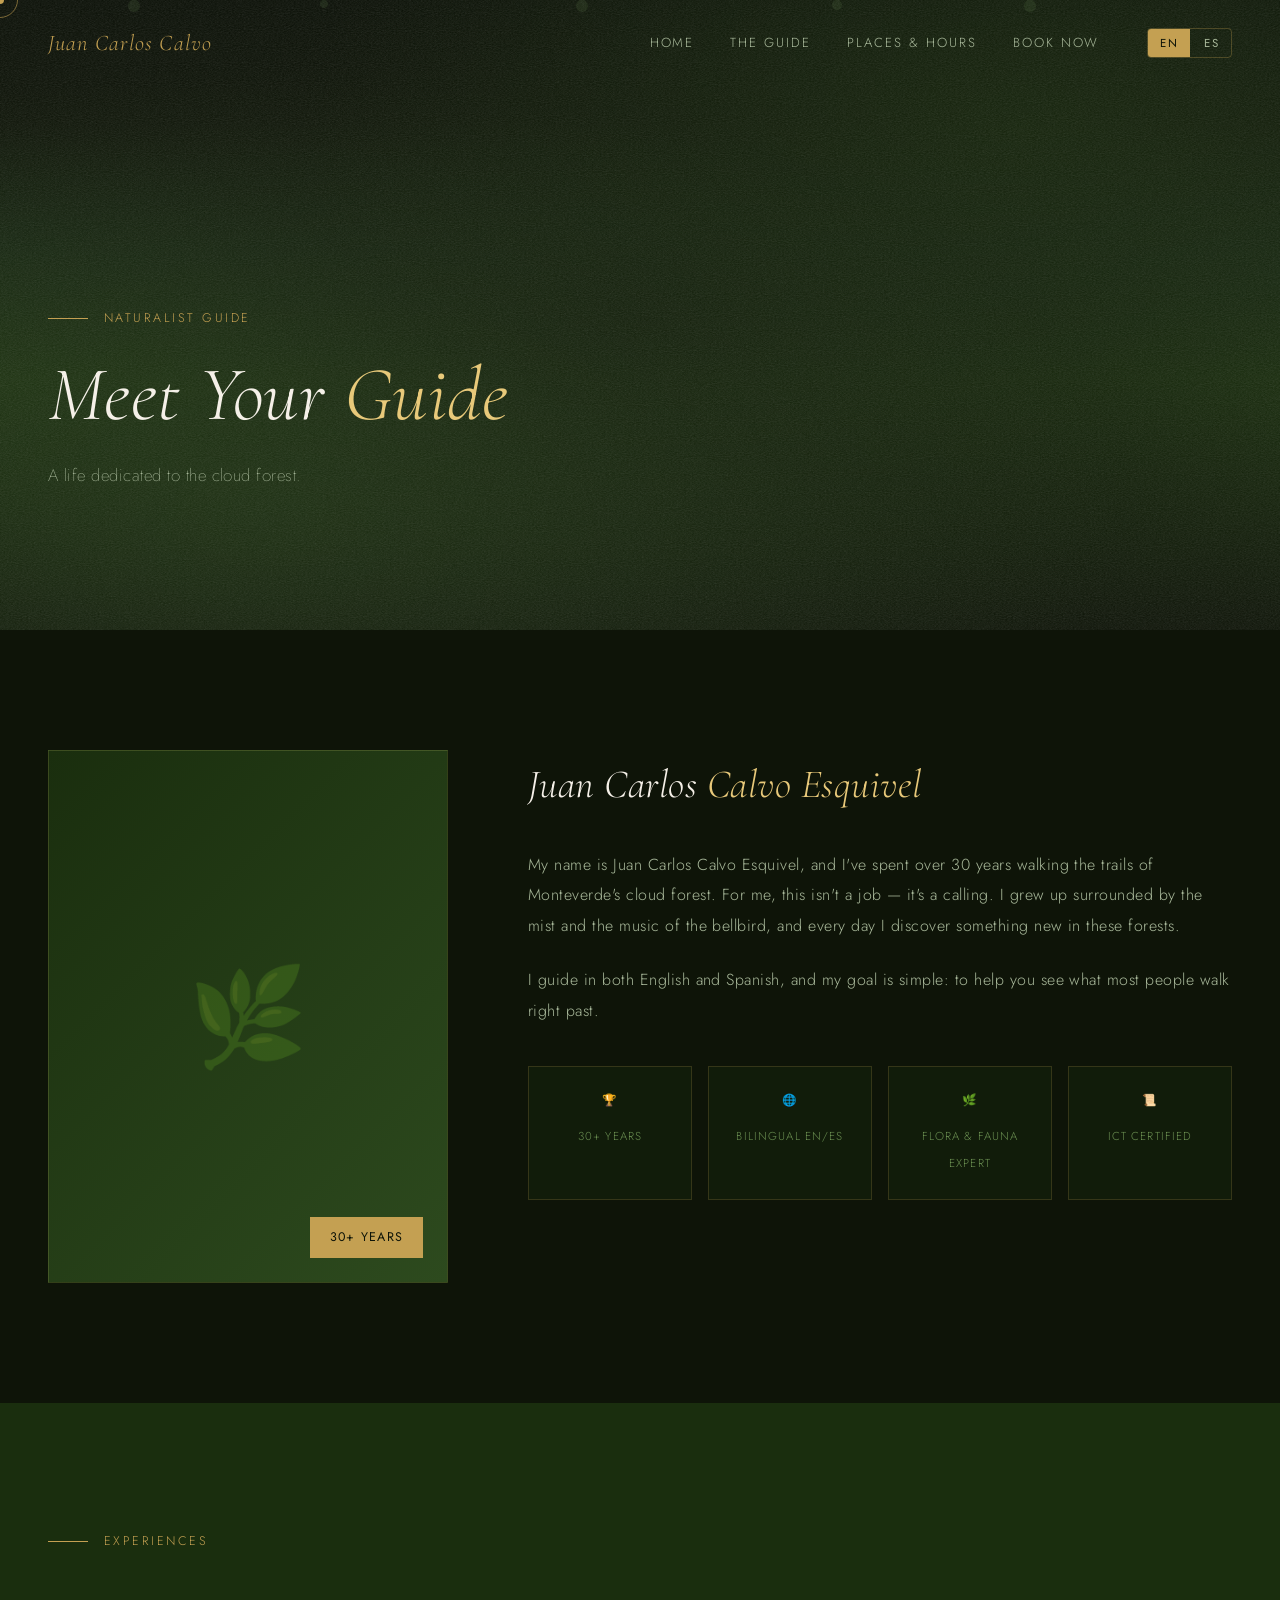
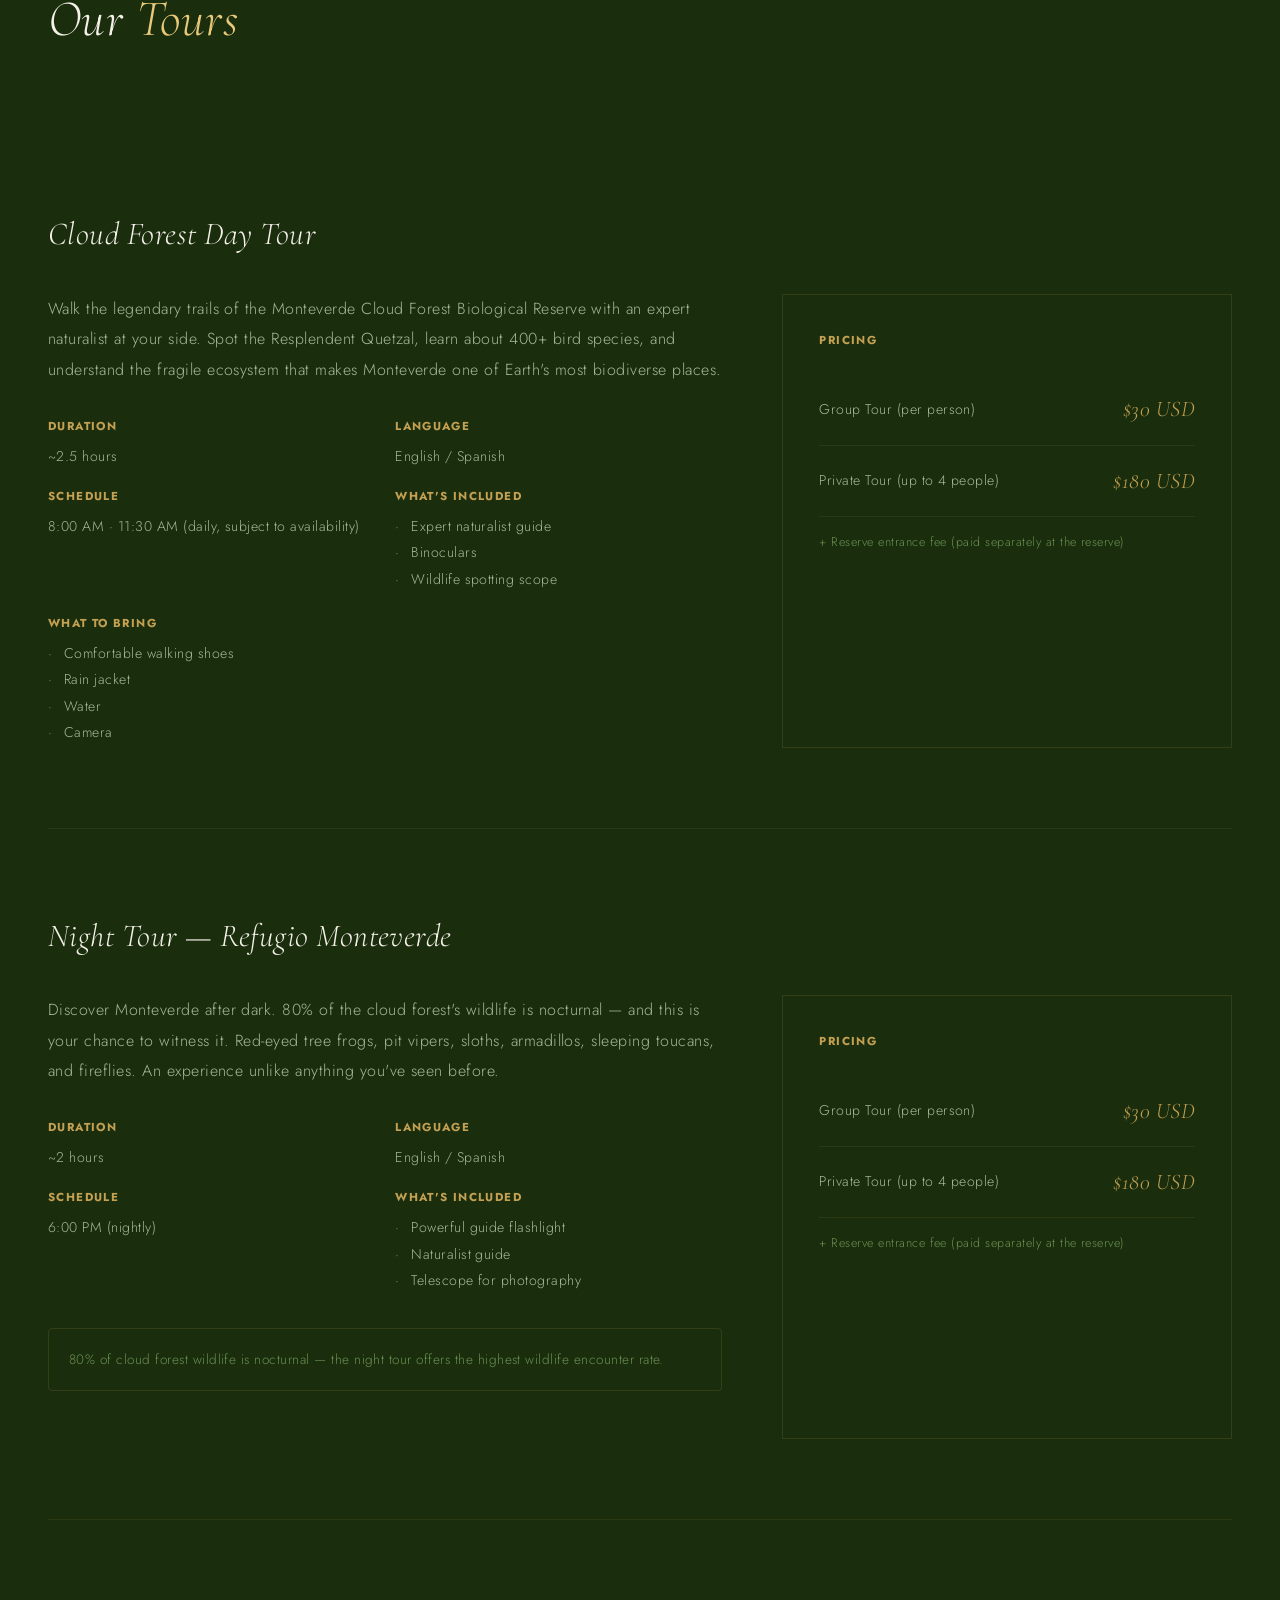
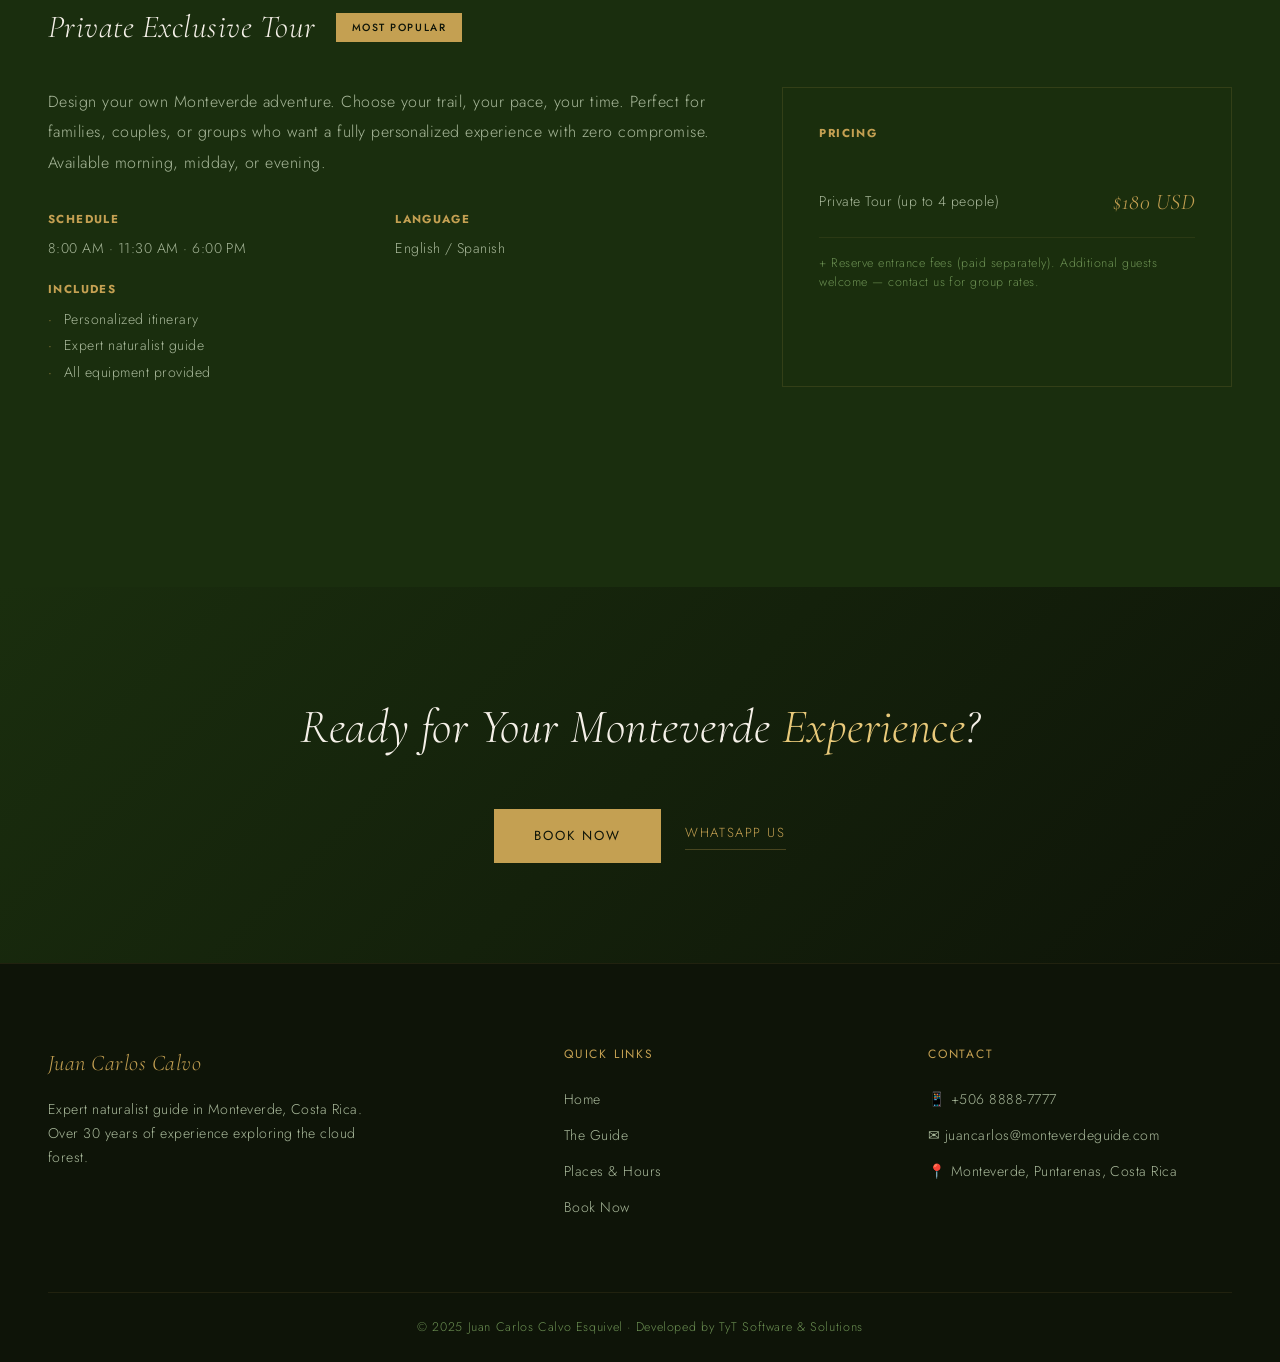
==== guide.html @ 1bf3b6c9 "feat: initial build — Juan Carlos Monteverde Guide | TyT Software & Solutions Complete multi-page lu" ====
<!DOCTYPE html>
<html lang="en">
<head>
  <meta charset="UTF-8">
  <meta name="viewport" content="width=device-width, initial-scale=1.0">
  <title>The Guide — Juan Carlos Calvo Esquivel | Monteverde</title>
  <meta name="description" content="Meet Juan Carlos Calvo Esquivel — 30+ years as a naturalist guide in Monteverde's cloud forest. Expert birding, night tours, and private experiences.">
  <link rel="preconnect" href="https://fonts.googleapis.com">
  <link rel="preconnect" href="https://fonts.gstatic.com" crossorigin>
  <link href="https://fonts.googleapis.com/css2?family=Cormorant+Garamond:ital,wght@0,300;0,400;1,300;1,400&family=Jost:wght@200;300;400&display=swap" rel="stylesheet">
  <link rel="stylesheet" href="css/styles.css">
</head>
<body>

  <!-- Custom Cursor -->
  <div class="cursor-dot"></div>
  <div class="cursor-ring"></div>

  <!-- Navbar -->
  <nav class="navbar">
    <a href="index.html" class="nav-logo">Juan Carlos Calvo</a>
    <div class="nav-links" id="navLinks">
      <a href="index.html" data-en="Home" data-es="Inicio">Home</a>
      <a href="guide.html" data-en="The Guide" data-es="El Guía">The Guide</a>
      <a href="places.html" data-en="Places & Hours" data-es="Lugares y Horarios">Places & Hours</a>
      <a href="index.html#booking" data-en="Book Now" data-es="Reservar">Book Now</a>
      <div class="lang-toggle">
        <button id="langEN" class="active">EN</button>
        <button id="langES">ES</button>
      </div>
    </div>
    <button class="hamburger" id="hamburger" aria-label="Menu">
      <span></span>
      <span></span>
      <span></span>
    </button>
  </nav>

  <!-- Hero -->
  <section class="hero" style="min-height: 70vh;">
    <div class="hero-bg"></div>
    <svg class="grain" viewBox="0 0 1024 1024" preserveAspectRatio="none">
      <filter id="grain-filter-guide">
        <feTurbulence type="fractalNoise" baseFrequency="0.65" numOctaves="3" stitchTiles="stitch"/>
        <feColorMatrix type="saturate" values="0"/>
      </filter>
      <rect width="100%" height="100%" filter="url(#grain-filter-guide)" opacity="0.4"/>
    </svg>
    <div class="leaves-container">
      <div class="leaf"></div>
      <div class="leaf"></div>
      <div class="leaf"></div>
      <div class="leaf"></div>
      <div class="leaf"></div>
    </div>
    <div class="container">
      <div class="hero-content">
        <div class="eyebrow" data-en="Naturalist Guide" data-es="Guía Naturalista">Naturalist Guide</div>
        <h1 data-en="Meet Your <em>Guide</em>" data-es="Conoce a tu <em>Guía</em>">Meet Your <em>Guide</em></h1>
        <p class="hero-sub" data-en="A life dedicated to the cloud forest." data-es="Una vida dedicada al bosque nuboso.">A life dedicated to the cloud forest.</p>
      </div>
    </div>
  </section>

  <!-- Bio Section -->
  <section class="section">
    <div class="container">
      <div class="bio-grid">
        <div class="bio-portrait reveal">
          <span class="bio-portrait-icon">🌿</span>
          <div class="bio-badge" data-en="30+ Years" data-es="30+ Años">30+ Years</div>
        </div>
        <div class="bio-text reveal">
          <h2 data-en="Juan Carlos <em>Calvo Esquivel</em>" data-es="Juan Carlos <em>Calvo Esquivel</em>">Juan Carlos <em>Calvo Esquivel</em></h2>
          <p data-en="My name is Juan Carlos Calvo Esquivel, and I've spent over 30 years walking the trails of Monteverde's cloud forest. For me, this isn't a job — it's a calling. I grew up surrounded by the mist and the music of the bellbird, and every day I discover something new in these forests." data-es="Mi nombre es Juan Carlos Calvo Esquivel, y he pasado más de 30 años recorriendo los senderos del bosque nuboso de Monteverde. Para mí, esto no es un trabajo — es una vocación. Crecí rodeado de la neblina y la música del pájaro campana, y cada día descubro algo nuevo en estos bosques.">My name is Juan Carlos Calvo Esquivel, and I've spent over 30 years walking the trails of Monteverde's cloud forest. For me, this isn't a job — it's a calling. I grew up surrounded by the mist and the music of the bellbird, and every day I discover something new in these forests.</p>
          <p data-en="I guide in both English and Spanish, and my goal is simple: to help you see what most people walk right past." data-es="Guío en inglés y español, y mi objetivo es simple: ayudarte a ver lo que la mayoría de las personas pasan por alto.">I guide in both English and Spanish, and my goal is simple: to help you see what most people walk right past.</p>

          <div class="credential-badges">
            <div class="credential">
              <span class="credential-icon">🏆</span>
              <span data-en="30+ Years" data-es="30+ Años">30+ Years</span>
            </div>
            <div class="credential">
              <span class="credential-icon">🌐</span>
              <span data-en="Bilingual EN/ES" data-es="Bilingüe EN/ES">Bilingual EN/ES</span>
            </div>
            <div class="credential">
              <span class="credential-icon">🌿</span>
              <span data-en="Flora & Fauna Expert" data-es="Experto en Flora y Fauna">Flora & Fauna Expert</span>
            </div>
            <div class="credential">
              <span class="credential-icon">📜</span>
              <span data-en="ICT Certified" data-es="Certificado ICT">ICT Certified</span>
            </div>
          </div>
        </div>
      </div>
    </div>
  </section>

  <!-- Experiences Full Detail -->
  <section class="section" style="background: var(--forest);">
    <div class="container">
      <div class="section-header reveal">
        <div class="eyebrow" data-en="Experiences" data-es="Experiencias">Experiences</div>
        <h2 data-en="Our <em>Tours</em>" data-es="Nuestros <em>Tours</em>">Our <em>Tours</em></h2>
      </div>

      <!-- Day Tour -->
      <div class="experience-detail reveal" id="day-tour">
        <div class="exp-detail-header">
          <h3 data-en="Cloud Forest Day Tour" data-es="Tour Diurno del Bosque Nuboso">Cloud Forest Day Tour</h3>
        </div>
        <div class="exp-detail-body">
          <div>
            <p class="exp-description" data-en="Walk the legendary trails of the Monteverde Cloud Forest Biological Reserve with an expert naturalist at your side. Spot the Resplendent Quetzal, learn about 400+ bird species, and understand the fragile ecosystem that makes Monteverde one of Earth's most biodiverse places." data-es="Recorre los senderos legendarios de la Reserva Biológica Bosque Nuboso de Monteverde con un naturalista experto. Observa el Quetzal Resplandeciente y aprende sobre más de 400 especies de aves.">Walk the legendary trails of the Monteverde Cloud Forest Biological Reserve with an expert naturalist at your side. Spot the Resplendent Quetzal, learn about 400+ bird species, and understand the fragile ecosystem that makes Monteverde one of Earth's most biodiverse places.</p>
            <div class="exp-info-grid">
              <div class="exp-info-item">
                <h4 data-en="Duration" data-es="Duración">Duration</h4>
                <p>~2.5 hours</p>
              </div>
              <div class="exp-info-item">
                <h4 data-en="Language" data-es="Idioma">Language</h4>
                <p data-en="English / Spanish" data-es="Inglés / Español">English / Spanish</p>
              </div>
              <div class="exp-info-item">
                <h4 data-en="Schedule" data-es="Horario">Schedule</h4>
                <p data-en="8:00 AM · 11:30 AM (daily, subject to availability)" data-es="8:00 AM · 11:30 AM (diario, sujeto a disponibilidad)">8:00 AM · 11:30 AM (daily, subject to availability)</p>
              </div>
              <div class="exp-info-item">
                <h4 data-en="What's Included" data-es="Qué Incluye">What's Included</h4>
                <ul>
                  <li data-en="Expert naturalist guide" data-es="Guía naturalista experto">Expert naturalist guide</li>
                  <li data-en="Binoculars" data-es="Binoculares">Binoculars</li>
                  <li data-en="Wildlife spotting scope" data-es="Telescopio para avistamiento">Wildlife spotting scope</li>
                </ul>
              </div>
              <div class="exp-info-item">
                <h4 data-en="What to Bring" data-es="Qué Traer">What to Bring</h4>
                <ul>
                  <li data-en="Comfortable walking shoes" data-es="Zapatos cómodos para caminar">Comfortable walking shoes</li>
                  <li data-en="Rain jacket" data-es="Chaqueta impermeable">Rain jacket</li>
                  <li data-en="Water" data-es="Agua">Water</li>
                  <li data-en="Camera" data-es="Cámara">Camera</li>
                </ul>
              </div>
            </div>
          </div>
          <div class="exp-pricing">
            <h4 data-en="Pricing" data-es="Precios">Pricing</h4>
            <div class="price-row">
              <span class="price-type" data-en="Group Tour (per person)" data-es="Tour Grupal (por persona)">Group Tour (per person)</span>
              <span class="price-amount">$30 USD</span>
            </div>
            <div class="price-row">
              <span class="price-type" data-en="Private Tour (up to 4 people)" data-es="Tour Privado (hasta 4 personas)">Private Tour (up to 4 people)</span>
              <span class="price-amount">$180 USD</span>
            </div>
            <p class="price-note" data-en="+ Reserve entrance fee (paid separately at the reserve)" data-es="+ Tarifa de entrada a la reserva (se paga por separado)">+ Reserve entrance fee (paid separately at the reserve)</p>
          </div>
        </div>
      </div>

      <!-- Night Tour -->
      <div class="experience-detail reveal" id="night-tour">
        <div class="exp-detail-header">
          <h3 data-en="Night Tour — Refugio Monteverde" data-es="Tour Nocturno — Refugio Monteverde">Night Tour — Refugio Monteverde</h3>
        </div>
        <div class="exp-detail-body">
          <div>
            <p class="exp-description" data-en="Discover Monteverde after dark. 80% of the cloud forest's wildlife is nocturnal — and this is your chance to witness it. Red-eyed tree frogs, pit vipers, sloths, armadillos, sleeping toucans, and fireflies. An experience unlike anything you've seen before." data-es="Descubre Monteverde de noche. El 80% de la fauna del bosque nuboso es nocturna — y esta es tu oportunidad de verla. Ranas de ojos rojos, víboras, perezosos, armadillos y luciérnagas. Una experiencia única.">Discover Monteverde after dark. 80% of the cloud forest's wildlife is nocturnal — and this is your chance to witness it. Red-eyed tree frogs, pit vipers, sloths, armadillos, sleeping toucans, and fireflies. An experience unlike anything you've seen before.</p>
            <div class="exp-info-grid">
              <div class="exp-info-item">
                <h4 data-en="Duration" data-es="Duración">Duration</h4>
                <p>~2 hours</p>
              </div>
              <div class="exp-info-item">
                <h4 data-en="Language" data-es="Idioma">Language</h4>
                <p data-en="English / Spanish" data-es="Inglés / Español">English / Spanish</p>
              </div>
              <div class="exp-info-item">
                <h4 data-en="Schedule" data-es="Horario">Schedule</h4>
                <p data-en="6:00 PM (nightly)" data-es="6:00 PM (todas las noches)">6:00 PM (nightly)</p>
              </div>
              <div class="exp-info-item">
                <h4 data-en="What's Included" data-es="Qué Incluye">What's Included</h4>
                <ul>
                  <li data-en="Powerful guide flashlight" data-es="Linterna profesional de guía">Powerful guide flashlight</li>
                  <li data-en="Naturalist guide" data-es="Guía naturalista">Naturalist guide</li>
                  <li data-en="Telescope for photography" data-es="Telescopio para fotografía">Telescope for photography</li>
                </ul>
              </div>
            </div>
            <div class="place-note" style="margin-top: 32px;" data-en="80% of cloud forest wildlife is nocturnal — the night tour offers the highest wildlife encounter rate." data-es="El 80% de la fauna del bosque nuboso es nocturna — el tour nocturno ofrece la mayor tasa de encuentros con vida silvestre.">80% of cloud forest wildlife is nocturnal — the night tour offers the highest wildlife encounter rate.</div>
          </div>
          <div class="exp-pricing">
            <h4 data-en="Pricing" data-es="Precios">Pricing</h4>
            <div class="price-row">
              <span class="price-type" data-en="Group Tour (per person)" data-es="Tour Grupal (por persona)">Group Tour (per person)</span>
              <span class="price-amount">$30 USD</span>
            </div>
            <div class="price-row">
              <span class="price-type" data-en="Private Tour (up to 4 people)" data-es="Tour Privado (hasta 4 personas)">Private Tour (up to 4 people)</span>
              <span class="price-amount">$180 USD</span>
            </div>
            <p class="price-note" data-en="+ Reserve entrance fee (paid separately at the reserve)" data-es="+ Tarifa de entrada a la reserva (se paga por separado)">+ Reserve entrance fee (paid separately at the reserve)</p>
          </div>
        </div>
      </div>

      <!-- Private Tour -->
      <div class="experience-detail reveal" id="private-tour">
        <div class="exp-detail-header">
          <h3 data-en="Private Exclusive Tour" data-es="Tour Privado Exclusivo">Private Exclusive Tour</h3>
          <span class="exp-badge" data-en="Most Popular" data-es="Más Popular">Most Popular</span>
        </div>
        <div class="exp-detail-body">
          <div>
            <p class="exp-description" data-en="Design your own Monteverde adventure. Choose your trail, your pace, your time. Perfect for families, couples, or groups who want a fully personalized experience with zero compromise. Available morning, midday, or evening." data-es="Diseña tu propia aventura en Monteverde. Escoge tu sendero, tu ritmo, tu horario. Perfecto para familias, parejas o grupos que desean una experiencia completamente personalizada. Disponible en la mañana, mediodía o noche.">Design your own Monteverde adventure. Choose your trail, your pace, your time. Perfect for families, couples, or groups who want a fully personalized experience with zero compromise. Available morning, midday, or evening.</p>
            <div class="exp-info-grid">
              <div class="exp-info-item">
                <h4 data-en="Schedule" data-es="Horario">Schedule</h4>
                <p data-en="8:00 AM · 11:30 AM · 6:00 PM" data-es="8:00 AM · 11:30 AM · 6:00 PM">8:00 AM · 11:30 AM · 6:00 PM</p>
              </div>
              <div class="exp-info-item">
                <h4 data-en="Language" data-es="Idioma">Language</h4>
                <p data-en="English / Spanish" data-es="Inglés / Español">English / Spanish</p>
              </div>
              <div class="exp-info-item">
                <h4 data-en="Includes" data-es="Incluye">Includes</h4>
                <ul>
                  <li data-en="Personalized itinerary" data-es="Itinerario personalizado">Personalized itinerary</li>
                  <li data-en="Expert naturalist guide" data-es="Guía naturalista experto">Expert naturalist guide</li>
                  <li data-en="All equipment provided" data-es="Todo el equipo proporcionado">All equipment provided</li>
                </ul>
              </div>
            </div>
          </div>
          <div class="exp-pricing">
            <h4 data-en="Pricing" data-es="Precios">Pricing</h4>
            <div class="price-row">
              <span class="price-type" data-en="Private Tour (up to 4 people)" data-es="Tour Privado (hasta 4 personas)">Private Tour (up to 4 people)</span>
              <span class="price-amount">$180 USD</span>
            </div>
            <p class="price-note" data-en="+ Reserve entrance fees (paid separately). Additional guests welcome — contact us for group rates." data-es="+ Tarifas de entrada a la reserva (se pagan por separado). Invitados adicionales bienvenidos — contáctanos para tarifas de grupo.">+ Reserve entrance fees (paid separately). Additional guests welcome — contact us for group rates.</p>
          </div>
        </div>
      </div>
    </div>
  </section>

  <!-- Booking CTA -->
  <section class="booking-cta">
    <div class="container reveal">
      <h2 data-en="Ready for Your Monteverde <em>Experience</em>?" data-es="¿Listo para Tu <em>Experiencia</em> en Monteverde?">Ready for Your Monteverde <em>Experience</em>?</h2>
      <div class="booking-cta-buttons">
        <a href="index.html#booking" class="btn-gold" data-en="Book Now" data-es="Reservar Ahora">Book Now</a>
        <a href="https://wa.me/50688887777" class="btn-ghost" target="_blank" rel="noopener" data-en="WhatsApp Us" data-es="Escríbenos por WhatsApp">WhatsApp Us <svg viewBox="0 0 24 24" fill="none" stroke="currentColor" stroke-width="2"><line x1="5" y1="12" x2="19" y2="12"/><polyline points="12 5 19 12 12 19"/></svg></a>
      </div>
    </div>
  </section>

  <!-- Footer -->
  <footer class="footer">
    <div class="container">
      <div class="footer-grid">
        <div>
          <div class="footer-logo">Juan Carlos Calvo</div>
          <p class="footer-tagline" data-en="Expert naturalist guide in Monteverde, Costa Rica. Over 30 years of experience exploring the cloud forest." data-es="Guía naturalista experto en Monteverde, Costa Rica. Más de 30 años de experiencia explorando el bosque nuboso.">Expert naturalist guide in Monteverde, Costa Rica. Over 30 years of experience exploring the cloud forest.</p>
        </div>
        <div>
          <h4 data-en="Quick Links" data-es="Enlaces Rápidos">Quick Links</h4>
          <div class="footer-links">
            <a href="index.html" data-en="Home" data-es="Inicio">Home</a>
            <a href="guide.html" data-en="The Guide" data-es="El Guía">The Guide</a>
            <a href="places.html" data-en="Places & Hours" data-es="Lugares y Horarios">Places & Hours</a>
            <a href="index.html#booking" data-en="Book Now" data-es="Reservar">Book Now</a>
          </div>
        </div>
        <div>
          <h4 data-en="Contact" data-es="Contacto">Contact</h4>
          <div class="footer-contact">
            <a href="https://wa.me/50688887777" target="_blank" rel="noopener">📱 +506 8888-7777</a>
            <a href="mailto:juancarlos@monteverdeguide.com">✉ juancarlos@monteverdeguide.com</a>
            <p>📍 Monteverde, Puntarenas, Costa Rica</p>
          </div>
        </div>
      </div>
      <div class="footer-bottom">
        © 2025 Juan Carlos Calvo Esquivel · <span data-en="Developed by" data-es="Desarrollado por">Developed by</span> TyT Software & Solutions
      </div>
    </div>
  </footer>

  <script src="js/main.js"></script>
</body>
</html>
---- css/styles.css ----
/* ============================================
   Juan Carlos Calvo Esquivel — Monteverde Guide
   Design System & Styles
   Developed by TyT Software & Solutions
   ============================================ */

/* --- CSS Variables --- */
:root {
  --dark: #0e1408;
  --forest: #1a2e0e;
  --moss: #2d4a1e;
  --sage: #6b8f52;
  --gold: #c4a052;
  --gold-light: #e8c97a;
  --mist: #a8b89a;
  --cream: #f5f0e8;

  --font-display: 'Cormorant Garamond', Georgia, serif;
  --font-body: 'Jost', Helvetica, Arial, sans-serif;

  --max-width: 1280px;
  --section-padding: 120px 0;
  --section-padding-mobile: 72px 0;
}

/* --- Reset --- */
*,
*::before,
*::after {
  margin: 0;
  padding: 0;
  box-sizing: border-box;
}

html {
  scroll-behavior: smooth;
  -webkit-font-smoothing: antialiased;
  -moz-osx-font-smoothing: grayscale;
}

body {
  font-family: var(--font-body);
  font-weight: 300;
  letter-spacing: 0.03em;
  color: var(--cream);
  background-color: var(--dark);
  line-height: 1.7;
  cursor: none;
  overflow-x: hidden;
}

a {
  color: inherit;
  text-decoration: none;
}

ul, ol {
  list-style: none;
}

img {
  max-width: 100%;
  display: block;
}

button, input, textarea, select {
  font-family: inherit;
  font-size: inherit;
  color: inherit;
  border: none;
  outline: none;
  background: none;
}

/* --- Custom Cursor --- */
.cursor-dot {
  position: fixed;
  top: 0;
  left: 0;
  width: 8px;
  height: 8px;
  background: var(--gold);
  border-radius: 50%;
  pointer-events: none;
  z-index: 10000;
  transform: translate(-50%, -50%);
  transition: transform 0.1s ease;
}

.cursor-ring {
  position: fixed;
  top: 0;
  left: 0;
  width: 36px;
  height: 36px;
  border: 1.5px solid var(--gold);
  border-radius: 50%;
  pointer-events: none;
  z-index: 10000;
  transform: translate(-50%, -50%);
  transition: transform 0.15s ease-out, width 0.3s ease, height 0.3s ease;
  opacity: 0.6;
}

.cursor-hover .cursor-ring {
  width: 52px;
  height: 52px;
  opacity: 0.3;
}

/* --- Grain Texture Overlay --- */
.grain {
  position: absolute;
  top: 0;
  left: 0;
  width: 100%;
  height: 100%;
  pointer-events: none;
  z-index: 2;
  opacity: 0.35;
}

/* --- Navbar --- */
.navbar {
  position: fixed;
  top: 0;
  left: 0;
  width: 100%;
  z-index: 1000;
  padding: 24px 48px;
  display: flex;
  align-items: center;
  justify-content: space-between;
  transition: background 0.4s ease, padding 0.4s ease, backdrop-filter 0.4s ease;
}

.navbar.scrolled {
  background: rgba(14, 20, 8, 0.95);
  backdrop-filter: blur(12px);
  -webkit-backdrop-filter: blur(12px);
  padding: 16px 48px;
}

.nav-logo {
  font-family: var(--font-display);
  font-size: 1.4rem;
  font-weight: 300;
  font-style: italic;
  color: var(--gold);
  letter-spacing: 0.05em;
}

.nav-links {
  display: flex;
  align-items: center;
  gap: 36px;
}

.nav-links a {
  font-family: var(--font-body);
  font-size: 0.82rem;
  font-weight: 300;
  letter-spacing: 0.15em;
  text-transform: uppercase;
  color: var(--mist);
  transition: color 0.3s ease;
  position: relative;
}

.nav-links a::after {
  content: '';
  position: absolute;
  bottom: -4px;
  left: 0;
  width: 0;
  height: 1px;
  background: var(--gold);
  transition: width 0.3s ease;
}

.nav-links a:hover {
  color: var(--gold);
}

.nav-links a:hover::after {
  width: 100%;
}

.lang-toggle {
  display: flex;
  align-items: center;
  gap: 2px;
  border: 1px solid rgba(196, 160, 82, 0.3);
  border-radius: 4px;
  overflow: hidden;
  margin-left: 12px;
}

.lang-toggle button {
  padding: 6px 12px;
  font-size: 0.72rem;
  font-weight: 400;
  letter-spacing: 0.12em;
  text-transform: uppercase;
  color: var(--mist);
  cursor: none;
  transition: all 0.3s ease;
}

.lang-toggle button.active {
  background: var(--gold);
  color: var(--dark);
}

/* Hamburger */
.hamburger {
  display: none;
  flex-direction: column;
  gap: 5px;
  cursor: none;
  z-index: 1001;
  background: none;
  border: none;
  padding: 4px;
}

.hamburger span {
  display: block;
  width: 24px;
  height: 1.5px;
  background: var(--gold);
  transition: all 0.3s ease;
}

.hamburger.active span:nth-child(1) {
  transform: rotate(45deg) translate(4px, 5px);
}

.hamburger.active span:nth-child(2) {
  opacity: 0;
}

.hamburger.active span:nth-child(3) {
  transform: rotate(-45deg) translate(4px, -5px);
}

/* --- Container --- */
.container {
  width: 100%;
  max-width: var(--max-width);
  margin: 0 auto;
  padding: 0 48px;
}

/* --- Section --- */
.section {
  padding: var(--section-padding);
  position: relative;
}

/* --- Scroll Reveal --- */
.reveal {
  opacity: 0;
  transform: translateY(40px);
  transition: opacity 0.8s ease, transform 0.8s ease;
}

.reveal.visible {
  opacity: 1;
  transform: translateY(0);
}

/* --- Eyebrow Label --- */
.eyebrow {
  display: inline-flex;
  align-items: center;
  gap: 16px;
  font-family: var(--font-body);
  font-size: 0.78rem;
  font-weight: 300;
  letter-spacing: 0.2em;
  text-transform: uppercase;
  color: var(--gold);
  margin-bottom: 24px;
}

.eyebrow::before {
  content: '';
  display: block;
  width: 40px;
  height: 1px;
  background: var(--gold);
}

/* --- Hero Section --- */
.hero {
  position: relative;
  width: 100%;
  min-height: 100vh;
  display: flex;
  align-items: flex-end;
  padding-bottom: 100px;
  overflow: hidden;
}

.hero-bg {
  position: absolute;
  top: 0;
  left: 0;
  width: 100%;
  height: 100%;
  background:
    radial-gradient(ellipse at 20% 80%, rgba(45, 74, 30, 0.4) 0%, transparent 60%),
    radial-gradient(ellipse at 80% 20%, rgba(26, 46, 14, 0.6) 0%, transparent 50%),
    radial-gradient(ellipse at 50% 50%, rgba(14, 20, 8, 0.9) 0%, transparent 80%),
    linear-gradient(180deg, #0a0f06 0%, #0e1408 20%, #152410 40%, #1a2e0e 60%, #0e1408 100%);
  z-index: 0;
}

.hero-content {
  position: relative;
  z-index: 3;
  max-width: 680px;
}

.hero h1 {
  font-family: var(--font-display);
  font-size: clamp(3rem, 6vw, 5.5rem);
  font-weight: 300;
  font-style: italic;
  line-height: 1.1;
  color: var(--cream);
  margin-bottom: 24px;
}

.hero h1 em {
  color: var(--gold-light);
  font-style: italic;
}

.hero-sub {
  font-size: 1.05rem;
  font-weight: 200;
  color: var(--mist);
  line-height: 1.7;
  margin-bottom: 40px;
  max-width: 520px;
}

.hero-ctas {
  display: flex;
  align-items: center;
  gap: 32px;
  flex-wrap: wrap;
}

/* --- Buttons --- */
.btn-gold {
  display: inline-block;
  padding: 16px 40px;
  background: var(--gold);
  color: var(--dark);
  font-family: var(--font-body);
  font-size: 0.82rem;
  font-weight: 400;
  letter-spacing: 0.15em;
  text-transform: uppercase;
  border: none;
  cursor: none;
  transition: all 0.3s ease;
}

.btn-gold:hover {
  background: var(--gold-light);
  transform: translateY(-2px);
}

.btn-ghost {
  display: inline-flex;
  align-items: center;
  gap: 8px;
  font-size: 0.82rem;
  font-weight: 300;
  letter-spacing: 0.12em;
  text-transform: uppercase;
  color: var(--gold);
  cursor: none;
  transition: all 0.3s ease;
  border-bottom: 1px solid rgba(196, 160, 82, 0.3);
  padding-bottom: 4px;
}

.btn-ghost:hover {
  color: var(--gold-light);
  border-bottom-color: var(--gold-light);
}

.btn-ghost svg {
  width: 16px;
  height: 16px;
  transition: transform 0.3s ease;
}

.btn-ghost:hover svg {
  transform: translateX(4px);
}

/* --- Scroll Indicator --- */
.scroll-indicator {
  position: absolute;
  right: 48px;
  bottom: 60px;
  display: flex;
  flex-direction: column;
  align-items: center;
  gap: 12px;
  z-index: 3;
}

.scroll-indicator span {
  writing-mode: vertical-rl;
  font-size: 0.68rem;
  letter-spacing: 0.2em;
  text-transform: uppercase;
  color: var(--gold);
  opacity: 0.6;
}

.scroll-line {
  width: 1px;
  height: 60px;
  background: linear-gradient(to bottom, var(--gold), transparent);
  animation: scrollPulse 2s ease-in-out infinite;
}

@keyframes scrollPulse {
  0%, 100% { opacity: 0.3; transform: scaleY(0.6); }
  50% { opacity: 1; transform: scaleY(1); }
}

/* --- Floating Leaves --- */
.leaves-container {
  position: absolute;
  top: 0;
  left: 0;
  width: 100%;
  height: 100%;
  pointer-events: none;
  z-index: 1;
  overflow: hidden;
}

.leaf {
  position: absolute;
  width: 12px;
  height: 12px;
  opacity: 0.15;
  animation: leafFall linear infinite;
}

.leaf::before {
  content: '';
  display: block;
  width: 100%;
  height: 100%;
  background: var(--sage);
  border-radius: 0 50% 50% 50%;
  transform: rotate(45deg);
}

.leaf:nth-child(1) { left: 10%; animation-duration: 18s; animation-delay: 0s; }
.leaf:nth-child(2) { left: 25%; animation-duration: 22s; animation-delay: 3s; width: 8px; height: 8px; }
.leaf:nth-child(3) { left: 45%; animation-duration: 20s; animation-delay: 6s; }
.leaf:nth-child(4) { left: 65%; animation-duration: 25s; animation-delay: 2s; width: 10px; height: 10px; }
.leaf:nth-child(5) { left: 80%; animation-duration: 19s; animation-delay: 8s; }
.leaf:nth-child(6) { left: 90%; animation-duration: 23s; animation-delay: 4s; width: 6px; height: 6px; }
.leaf:nth-child(7) { left: 35%; animation-duration: 21s; animation-delay: 10s; }
.leaf:nth-child(8) { left: 55%; animation-duration: 24s; animation-delay: 1s; width: 9px; height: 9px; }

@keyframes leafFall {
  0% {
    transform: translateY(-10%) translateX(0) rotate(0deg);
    opacity: 0;
  }
  10% {
    opacity: 0.15;
  }
  90% {
    opacity: 0.15;
  }
  100% {
    transform: translateY(110vh) translateX(80px) rotate(360deg);
    opacity: 0;
  }
}

/* --- Stats Strip --- */
.stats-strip {
  background: var(--forest);
  border-top: 1px solid rgba(196, 160, 82, 0.15);
  border-bottom: 1px solid rgba(196, 160, 82, 0.15);
}

.stats-grid {
  display: grid;
  grid-template-columns: repeat(3, 1fr);
  gap: 0;
}

.stat-card {
  text-align: center;
  padding: 56px 32px;
  position: relative;
}

.stat-card:not(:last-child)::after {
  content: '';
  position: absolute;
  right: 0;
  top: 25%;
  height: 50%;
  width: 1px;
  background: var(--gold);
  opacity: 0.25;
}

.stat-number {
  font-family: var(--font-display);
  font-size: 3.5rem;
  font-weight: 300;
  font-style: italic;
  color: var(--gold);
  line-height: 1;
  margin-bottom: 12px;
}

.stat-label {
  font-size: 0.82rem;
  font-weight: 300;
  letter-spacing: 0.12em;
  text-transform: uppercase;
  color: var(--mist);
}

/* --- Experience Cards --- */
.experiences-grid {
  display: grid;
  grid-template-columns: repeat(3, 1fr);
  gap: 2px;
}

.exp-card {
  background: rgba(26, 46, 14, 0.4);
  border: 1px solid rgba(196, 160, 82, 0.1);
  padding: 48px 36px;
  transition: all 0.4s ease;
  position: relative;
}

.exp-card:hover {
  background: rgba(45, 74, 30, 0.5);
  border-color: rgba(196, 160, 82, 0.25);
}

.exp-icon {
  font-size: 2rem;
  margin-bottom: 24px;
  display: block;
}

.exp-card h3 {
  font-family: var(--font-display);
  font-size: 1.6rem;
  font-weight: 300;
  font-style: italic;
  color: var(--cream);
  margin-bottom: 16px;
}

.exp-card p {
  font-size: 0.92rem;
  color: var(--mist);
  line-height: 1.7;
  margin-bottom: 20px;
}

.exp-meta {
  display: flex;
  flex-direction: column;
  gap: 8px;
  margin-bottom: 24px;
}

.exp-meta span {
  font-size: 0.78rem;
  color: var(--sage);
  letter-spacing: 0.05em;
}

.exp-price {
  font-family: var(--font-display);
  font-size: 1.3rem;
  font-style: italic;
  color: var(--gold);
}

.exp-link {
  display: inline-flex;
  align-items: center;
  gap: 8px;
  font-size: 0.78rem;
  letter-spacing: 0.1em;
  text-transform: uppercase;
  color: var(--gold);
  margin-top: 16px;
  transition: gap 0.3s ease;
}

.exp-link:hover {
  gap: 14px;
}

/* --- Section Headers --- */
.section-header {
  margin-bottom: 64px;
}

.section-header h2 {
  font-family: var(--font-display);
  font-size: clamp(2rem, 4vw, 3.2rem);
  font-weight: 300;
  font-style: italic;
  color: var(--cream);
  margin-bottom: 16px;
}

.section-header h2 em {
  color: var(--gold-light);
}

.section-header p {
  font-size: 1rem;
  color: var(--mist);
  max-width: 520px;
}

/* --- Gallery --- */
.gallery-grid {
  display: grid;
  grid-template-columns: repeat(4, 1fr);
  grid-template-rows: auto auto;
  gap: 4px;
}

.gallery-item {
  position: relative;
  overflow: hidden;
  cursor: none;
}

.gallery-item:nth-child(1) {
  grid-column: span 2;
  grid-row: span 2;
}

.gallery-item img {
  width: 100%;
  height: 100%;
  object-fit: cover;
  transition: transform 0.6s ease;
}

.gallery-item:hover img {
  transform: scale(1.05);
}

.gallery-overlay {
  position: absolute;
  inset: 0;
  background: rgba(14, 20, 8, 0.7);
  display: flex;
  align-items: flex-end;
  padding: 24px;
  opacity: 0;
  transition: opacity 0.4s ease;
}

.gallery-item:hover .gallery-overlay {
  opacity: 1;
}

.gallery-overlay span {
  font-family: var(--font-display);
  font-size: 1.1rem;
  font-style: italic;
  color: var(--gold-light);
}

/* --- Testimonials --- */
.testimonials-section {
  background: var(--forest);
}

.testimonials-grid {
  display: grid;
  grid-template-columns: repeat(3, 1fr);
  gap: 48px;
}

.testimonial-card {
  position: relative;
  padding-top: 40px;
}

.testimonial-card::before {
  content: '\201C';
  position: absolute;
  top: -16px;
  left: 0;
  font-family: var(--font-display);
  font-size: 6rem;
  color: var(--gold);
  opacity: 0.15;
  line-height: 1;
}

.testimonial-text {
  font-family: var(--font-display);
  font-size: 1.15rem;
  font-style: italic;
  font-weight: 300;
  color: var(--cream);
  line-height: 1.8;
  margin-bottom: 24px;
}

.testimonial-author {
  font-size: 0.82rem;
  color: var(--sage);
  letter-spacing: 0.05em;
}

.testimonial-stars {
  color: var(--gold);
  font-size: 0.85rem;
  margin-top: 8px;
  letter-spacing: 2px;
}

/* --- Booking / Contact Section --- */
.booking-section {
  background: var(--dark);
}

.booking-grid {
  display: grid;
  grid-template-columns: 1fr 1fr;
  gap: 80px;
  align-items: start;
}

.booking-info h2 {
  font-family: var(--font-display);
  font-size: clamp(2rem, 4vw, 3rem);
  font-weight: 300;
  font-style: italic;
  color: var(--cream);
  margin-bottom: 24px;
}

.booking-info h2 em {
  color: var(--gold-light);
}

.booking-info > p {
  color: var(--mist);
  margin-bottom: 40px;
  line-height: 1.8;
}

.contact-direct {
  margin-top: 40px;
  padding-top: 32px;
  border-top: 1px solid rgba(196, 160, 82, 0.15);
}

.contact-direct p {
  font-size: 0.85rem;
  color: var(--sage);
  margin-bottom: 16px;
  letter-spacing: 0.08em;
  text-transform: uppercase;
}

.contact-link {
  display: flex;
  align-items: center;
  gap: 12px;
  color: var(--cream);
  font-size: 0.95rem;
  margin-bottom: 12px;
  transition: color 0.3s ease;
}

.contact-link:hover {
  color: var(--gold);
}

.contact-link svg {
  width: 20px;
  height: 20px;
  color: var(--gold);
  flex-shrink: 0;
}

.cancellation-note {
  margin-top: 32px;
  padding: 20px;
  border: 1px solid rgba(196, 160, 82, 0.15);
  border-radius: 4px;
}

.cancellation-note p {
  font-size: 0.82rem;
  color: var(--sage);
  line-height: 1.6;
}

/* --- Form --- */
.booking-form {
  display: flex;
  flex-direction: column;
  gap: 20px;
}

.form-group {
  display: flex;
  flex-direction: column;
  gap: 8px;
}

.form-group label {
  font-size: 0.75rem;
  font-weight: 400;
  letter-spacing: 0.12em;
  text-transform: uppercase;
  color: var(--sage);
}

.form-group input,
.form-group select,
.form-group textarea {
  padding: 14px 16px;
  background: rgba(26, 46, 14, 0.3);
  border: 1px solid rgba(196, 160, 82, 0.15);
  color: var(--cream);
  font-size: 0.92rem;
  font-weight: 300;
  transition: border-color 0.3s ease;
  cursor: none;
}

.form-group input:focus,
.form-group select:focus,
.form-group textarea:focus {
  border-color: var(--gold);
}

.form-group input.error,
.form-group select.error,
.form-group textarea.error {
  border-color: var(--gold);
  box-shadow: 0 0 0 1px var(--gold);
}

.form-group textarea {
  resize: vertical;
  min-height: 120px;
}

.form-group select {
  appearance: none;
  background-image: url("data:image/svg+xml,%3Csvg xmlns='http://www.w3.org/2000/svg' width='12' height='12' viewBox='0 0 24 24' fill='none' stroke='%23c4a052' stroke-width='2'%3E%3Cpolyline points='6,9 12,15 18,9'/%3E%3C/svg%3E");
  background-repeat: no-repeat;
  background-position: right 16px center;
}

.form-group select option {
  background: var(--dark);
  color: var(--cream);
}

.form-row {
  display: grid;
  grid-template-columns: 1fr 1fr;
  gap: 20px;
}

.btn-submit {
  width: 100%;
  padding: 18px;
  background: var(--gold);
  color: var(--dark);
  font-family: var(--font-body);
  font-size: 0.85rem;
  font-weight: 400;
  letter-spacing: 0.15em;
  text-transform: uppercase;
  border: none;
  cursor: none;
  transition: all 0.3s ease;
  margin-top: 8px;
}

.btn-submit:hover {
  background: var(--gold-light);
  transform: translateY(-2px);
}

/* --- Footer --- */
.footer {
  background: var(--dark);
  border-top: 1px solid rgba(196, 160, 82, 0.1);
  padding: 80px 0 0;
}

.footer-grid {
  display: grid;
  grid-template-columns: 1.5fr 1fr 1fr;
  gap: 60px;
  padding-bottom: 60px;
}

.footer-logo {
  font-family: var(--font-display);
  font-size: 1.4rem;
  font-weight: 300;
  font-style: italic;
  color: var(--gold);
  margin-bottom: 16px;
}

.footer-tagline {
  font-size: 0.88rem;
  color: var(--mist);
  line-height: 1.7;
  max-width: 320px;
}

.footer h4 {
  font-family: var(--font-body);
  font-size: 0.75rem;
  font-weight: 400;
  letter-spacing: 0.15em;
  text-transform: uppercase;
  color: var(--gold);
  margin-bottom: 24px;
}

.footer-links a {
  display: block;
  font-size: 0.88rem;
  color: var(--mist);
  margin-bottom: 12px;
  transition: color 0.3s ease;
}

.footer-links a:hover {
  color: var(--gold);
}

.footer-contact p,
.footer-contact a {
  font-size: 0.88rem;
  color: var(--mist);
  margin-bottom: 12px;
  display: flex;
  align-items: center;
  gap: 8px;
}

.footer-contact a:hover {
  color: var(--gold);
}

.footer-bottom {
  border-top: 1px solid rgba(196, 160, 82, 0.1);
  padding: 24px 0;
  text-align: center;
  font-size: 0.78rem;
  color: var(--sage);
  letter-spacing: 0.05em;
}

/* --- Guide Page: Bio --- */
.bio-grid {
  display: grid;
  grid-template-columns: 400px 1fr;
  gap: 80px;
  align-items: start;
}

.bio-portrait {
  position: relative;
  aspect-ratio: 3/4;
  background: linear-gradient(135deg, var(--forest), var(--moss));
  display: flex;
  align-items: center;
  justify-content: center;
  overflow: hidden;
  border: 1px solid rgba(196, 160, 82, 0.15);
}

.bio-portrait-icon {
  font-size: 6rem;
  opacity: 0.3;
}

.bio-badge {
  position: absolute;
  bottom: 24px;
  right: 24px;
  background: var(--gold);
  color: var(--dark);
  padding: 10px 20px;
  font-size: 0.78rem;
  font-weight: 400;
  letter-spacing: 0.1em;
  text-transform: uppercase;
}

.bio-text h2 {
  font-family: var(--font-display);
  font-size: 2.5rem;
  font-weight: 300;
  font-style: italic;
  color: var(--cream);
  margin-bottom: 32px;
}

.bio-text h2 em {
  color: var(--gold-light);
}

.bio-text p {
  color: var(--mist);
  line-height: 1.9;
  margin-bottom: 24px;
  font-size: 1rem;
}

.credential-badges {
  display: grid;
  grid-template-columns: repeat(4, 1fr);
  gap: 16px;
  margin-top: 40px;
}

.credential {
  text-align: center;
  padding: 24px 16px;
  border: 1px solid rgba(196, 160, 82, 0.2);
  background: rgba(26, 46, 14, 0.3);
}

.credential-icon {
  font-size: 1.5rem;
  margin-bottom: 10px;
  display: block;
}

.credential span {
  font-size: 0.72rem;
  letter-spacing: 0.1em;
  text-transform: uppercase;
  color: var(--sage);
}

/* --- Experience Detail Cards (guide.html) --- */
.experience-detail {
  padding: 80px 0;
  border-bottom: 1px solid rgba(196, 160, 82, 0.1);
}

.experience-detail:last-child {
  border-bottom: none;
}

.exp-detail-header {
  display: flex;
  align-items: center;
  gap: 20px;
  margin-bottom: 32px;
}

.exp-detail-header h3 {
  font-family: var(--font-display);
  font-size: 2rem;
  font-weight: 300;
  font-style: italic;
  color: var(--cream);
}

.exp-badge {
  display: inline-block;
  padding: 6px 16px;
  background: var(--gold);
  color: var(--dark);
  font-size: 0.65rem;
  font-weight: 500;
  letter-spacing: 0.15em;
  text-transform: uppercase;
}

.exp-detail-body {
  display: grid;
  grid-template-columns: 1.5fr 1fr;
  gap: 60px;
}

.exp-description {
  color: var(--mist);
  line-height: 1.9;
  font-size: 1rem;
  margin-bottom: 32px;
}

.exp-info-grid {
  display: grid;
  grid-template-columns: 1fr 1fr;
  gap: 20px;
  margin-top: 24px;
}

.exp-info-item h4 {
  font-size: 0.72rem;
  letter-spacing: 0.12em;
  text-transform: uppercase;
  color: var(--gold);
  margin-bottom: 8px;
}

.exp-info-item p, .exp-info-item li {
  color: var(--mist);
  font-size: 0.88rem;
  line-height: 1.6;
}

.exp-info-item ul {
  list-style: none;
}

.exp-info-item li {
  padding-left: 16px;
  position: relative;
  margin-bottom: 4px;
}

.exp-info-item li::before {
  content: '·';
  position: absolute;
  left: 0;
  color: var(--gold);
}

.exp-pricing {
  background: rgba(26, 46, 14, 0.4);
  border: 1px solid rgba(196, 160, 82, 0.15);
  padding: 36px;
}

.exp-pricing h4 {
  font-size: 0.72rem;
  letter-spacing: 0.12em;
  text-transform: uppercase;
  color: var(--gold);
  margin-bottom: 24px;
}

.price-row {
  display: flex;
  justify-content: space-between;
  align-items: center;
  padding: 16px 0;
  border-bottom: 1px solid rgba(196, 160, 82, 0.1);
}

.price-row:last-child {
  border-bottom: none;
}

.price-type {
  font-size: 0.88rem;
  color: var(--mist);
}

.price-amount {
  font-family: var(--font-display);
  font-size: 1.4rem;
  font-style: italic;
  color: var(--gold);
}

.price-note {
  font-size: 0.78rem;
  color: var(--sage);
  margin-top: 16px;
  line-height: 1.5;
}

/* --- Booking CTA Section --- */
.booking-cta {
  background: linear-gradient(135deg, var(--forest), var(--dark));
  text-align: center;
  padding: 100px 0;
}

.booking-cta h2 {
  font-family: var(--font-display);
  font-size: clamp(2rem, 4vw, 3rem);
  font-weight: 300;
  font-style: italic;
  color: var(--cream);
  margin-bottom: 40px;
}

.booking-cta h2 em {
  color: var(--gold-light);
}

.booking-cta-buttons {
  display: flex;
  align-items: center;
  justify-content: center;
  gap: 24px;
  flex-wrap: wrap;
}

/* --- Places Page --- */
.place-section {
  padding: 100px 0;
  border-bottom: 1px solid rgba(196, 160, 82, 0.1);
}

.place-header {
  margin-bottom: 48px;
}

.place-header h2 {
  font-family: var(--font-display);
  font-size: clamp(1.8rem, 3.5vw, 2.8rem);
  font-weight: 300;
  font-style: italic;
  color: var(--cream);
  margin-bottom: 24px;
}

.place-header h2 em {
  color: var(--gold-light);
}

.place-description {
  color: var(--mist);
  line-height: 1.9;
  font-size: 1rem;
  max-width: 800px;
  margin-bottom: 48px;
}

.place-facts {
  display: grid;
  grid-template-columns: repeat(4, 1fr);
  gap: 2px;
  margin-bottom: 48px;
}

.fact-card {
  background: rgba(26, 46, 14, 0.3);
  border: 1px solid rgba(196, 160, 82, 0.1);
  text-align: center;
  padding: 32px 20px;
}

.fact-value {
  font-family: var(--font-display);
  font-size: 2rem;
  font-style: italic;
  color: var(--gold);
  margin-bottom: 8px;
  display: block;
}

.fact-label {
  font-size: 0.75rem;
  letter-spacing: 0.1em;
  text-transform: uppercase;
  color: var(--sage);
}

/* --- Hours Table --- */
.hours-table {
  width: 100%;
  max-width: 600px;
  margin-bottom: 32px;
  border-collapse: collapse;
}

.hours-table th,
.hours-table td {
  padding: 16px 24px;
  text-align: left;
  border-bottom: 1px solid rgba(196, 160, 82, 0.1);
}

.hours-table th {
  font-size: 0.72rem;
  letter-spacing: 0.12em;
  text-transform: uppercase;
  color: var(--gold);
  font-weight: 400;
}

.hours-table td {
  font-size: 0.92rem;
  color: var(--mist);
}

.place-note {
  font-size: 0.85rem;
  color: var(--sage);
  line-height: 1.6;
  padding: 20px;
  border: 1px solid rgba(196, 160, 82, 0.15);
  border-radius: 4px;
  margin-bottom: 48px;
}

/* --- Map --- */
.place-map {
  width: 100%;
  height: 400px;
  margin-top: 48px;
}

.place-map iframe {
  width: 100%;
  height: 100%;
  border: 1px solid rgba(196, 160, 82, 0.15);
  filter: grayscale(100%) sepia(30%) hue-rotate(70deg) brightness(0.6);
  transition: filter 0.4s ease;
}

.place-map iframe:hover {
  filter: grayscale(50%) sepia(15%) hue-rotate(70deg) brightness(0.8);
}

/* --- Tips Grid --- */
.tips-grid {
  display: grid;
  grid-template-columns: repeat(4, 1fr);
  gap: 24px;
}

.tip-card {
  background: rgba(26, 46, 14, 0.3);
  border: 1px solid rgba(196, 160, 82, 0.1);
  padding: 36px 28px;
  transition: border-color 0.3s ease;
}

.tip-card:hover {
  border-color: rgba(196, 160, 82, 0.3);
}

.tip-icon {
  font-size: 2rem;
  margin-bottom: 20px;
  display: block;
}

.tip-card h4 {
  font-family: var(--font-display);
  font-size: 1.2rem;
  font-weight: 300;
  font-style: italic;
  color: var(--cream);
  margin-bottom: 12px;
}

.tip-card p {
  font-size: 0.88rem;
  color: var(--mist);
  line-height: 1.7;
}

/* ============================================
   RESPONSIVE
   ============================================ */
@media (max-width: 1024px) {
  .experiences-grid,
  .testimonials-grid {
    grid-template-columns: 1fr;
    gap: 24px;
  }

  .bio-grid {
    grid-template-columns: 1fr;
    gap: 48px;
  }

  .bio-portrait {
    max-width: 360px;
  }

  .exp-detail-body {
    grid-template-columns: 1fr;
    gap: 40px;
  }

  .booking-grid {
    grid-template-columns: 1fr;
    gap: 60px;
  }

  .gallery-grid {
    grid-template-columns: repeat(2, 1fr);
  }

  .gallery-item:nth-child(1) {
    grid-column: span 2;
    grid-row: span 1;
  }

  .place-facts,
  .tips-grid {
    grid-template-columns: repeat(2, 1fr);
  }

  .credential-badges {
    grid-template-columns: repeat(2, 1fr);
  }

  .footer-grid {
    grid-template-columns: 1fr 1fr;
    gap: 40px;
  }
}

@media (max-width: 768px) {
  :root {
    --section-padding: 72px 0;
  }

  .container {
    padding: 0 24px;
  }

  .navbar {
    padding: 16px 24px;
  }

  .navbar.scrolled {
    padding: 12px 24px;
  }

  .nav-links {
    position: fixed;
    top: 0;
    right: -100%;
    width: 280px;
    height: 100vh;
    background: rgba(14, 20, 8, 0.98);
    backdrop-filter: blur(20px);
    flex-direction: column;
    justify-content: center;
    gap: 32px;
    padding: 48px;
    transition: right 0.4s ease;
    z-index: 999;
  }

  .nav-links.open {
    right: 0;
  }

  .lang-toggle {
    margin-left: 0;
  }

  .hamburger {
    display: flex;
  }

  .hero {
    padding-bottom: 60px;
  }

  .hero h1 {
    font-size: clamp(2.4rem, 8vw, 3.5rem);
  }

  .stats-grid {
    grid-template-columns: 1fr;
    gap: 0;
  }

  .stat-card:not(:last-child)::after {
    right: 25%;
    top: auto;
    bottom: 0;
    height: 1px;
    width: 50%;
  }

  .scroll-indicator {
    display: none;
  }

  .gallery-grid {
    grid-template-columns: 1fr 1fr;
  }

  .gallery-item:nth-child(1) {
    grid-column: span 2;
  }

  .form-row {
    grid-template-columns: 1fr;
  }

  .footer-grid {
    grid-template-columns: 1fr;
    gap: 40px;
  }

  .exp-info-grid {
    grid-template-columns: 1fr;
  }

  .place-facts,
  .tips-grid {
    grid-template-columns: 1fr;
  }

  .credential-badges {
    grid-template-columns: 1fr 1fr;
  }

  /* Hide custom cursor on mobile */
  .cursor-dot,
  .cursor-ring {
    display: none;
  }

  body {
    cursor: auto;
  }

  .btn-gold,
  .btn-ghost,
  .btn-submit,
  .lang-toggle button,
  .form-group input,
  .form-group select,
  .form-group textarea {
    cursor: auto;
  }
}

@media (max-width: 480px) {
  .hero-ctas {
    flex-direction: column;
    align-items: flex-start;
    gap: 20px;
  }

  .booking-cta-buttons {
    flex-direction: column;
  }

  .stat-number {
    font-size: 2.5rem;
  }

  .credential-badges {
    grid-template-columns: 1fr;
  }
}
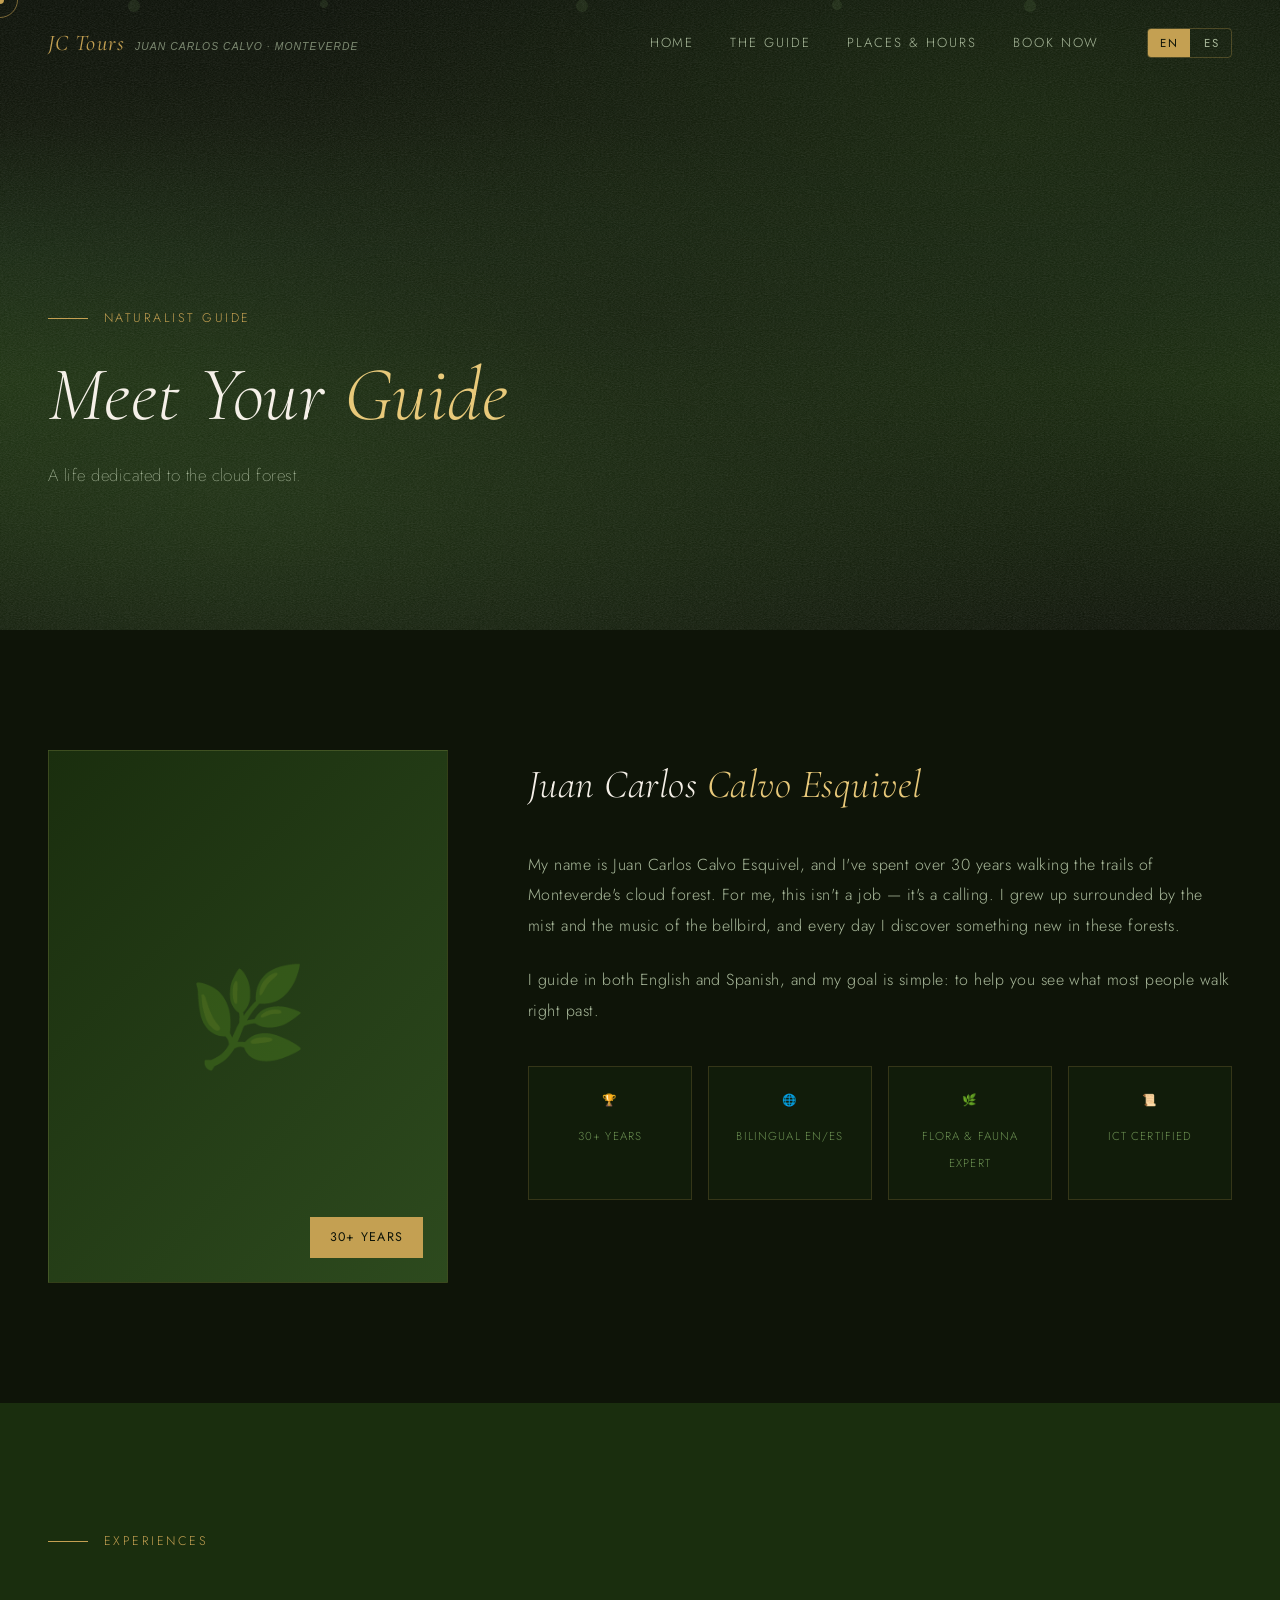
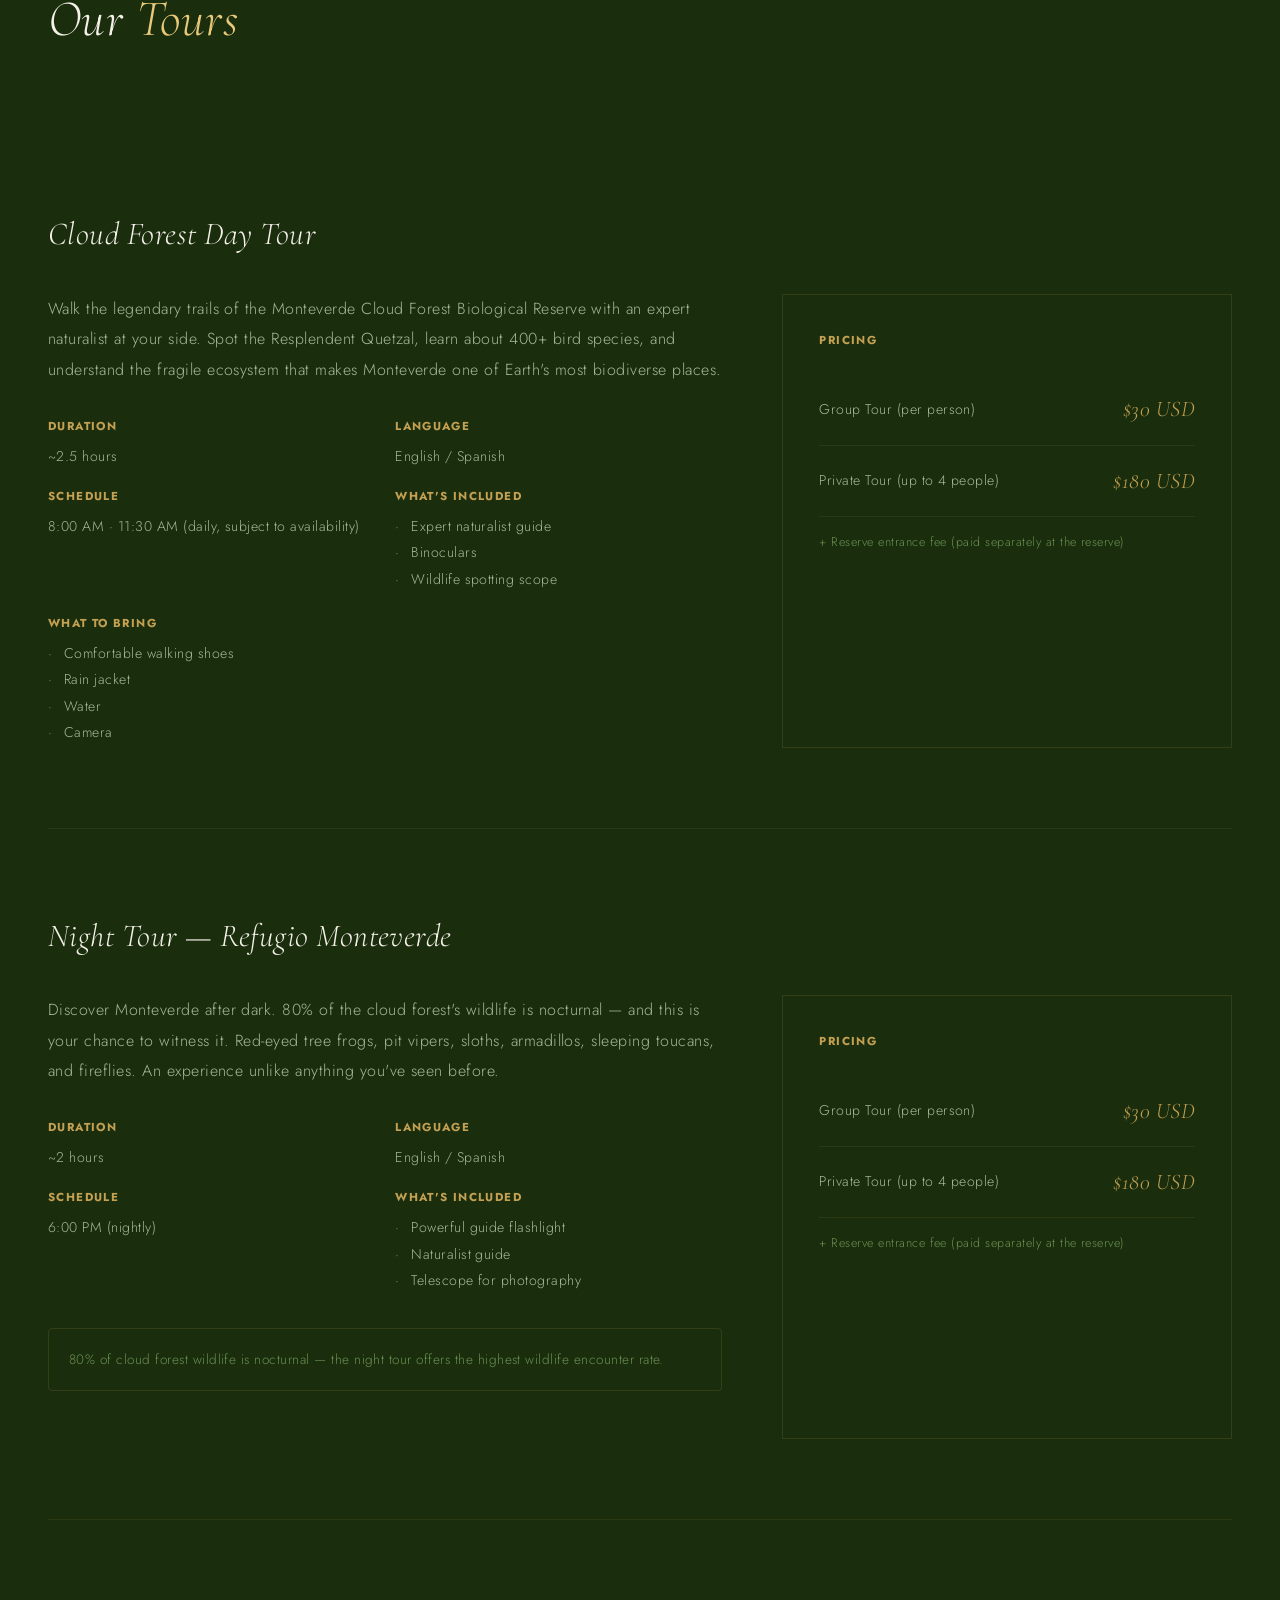
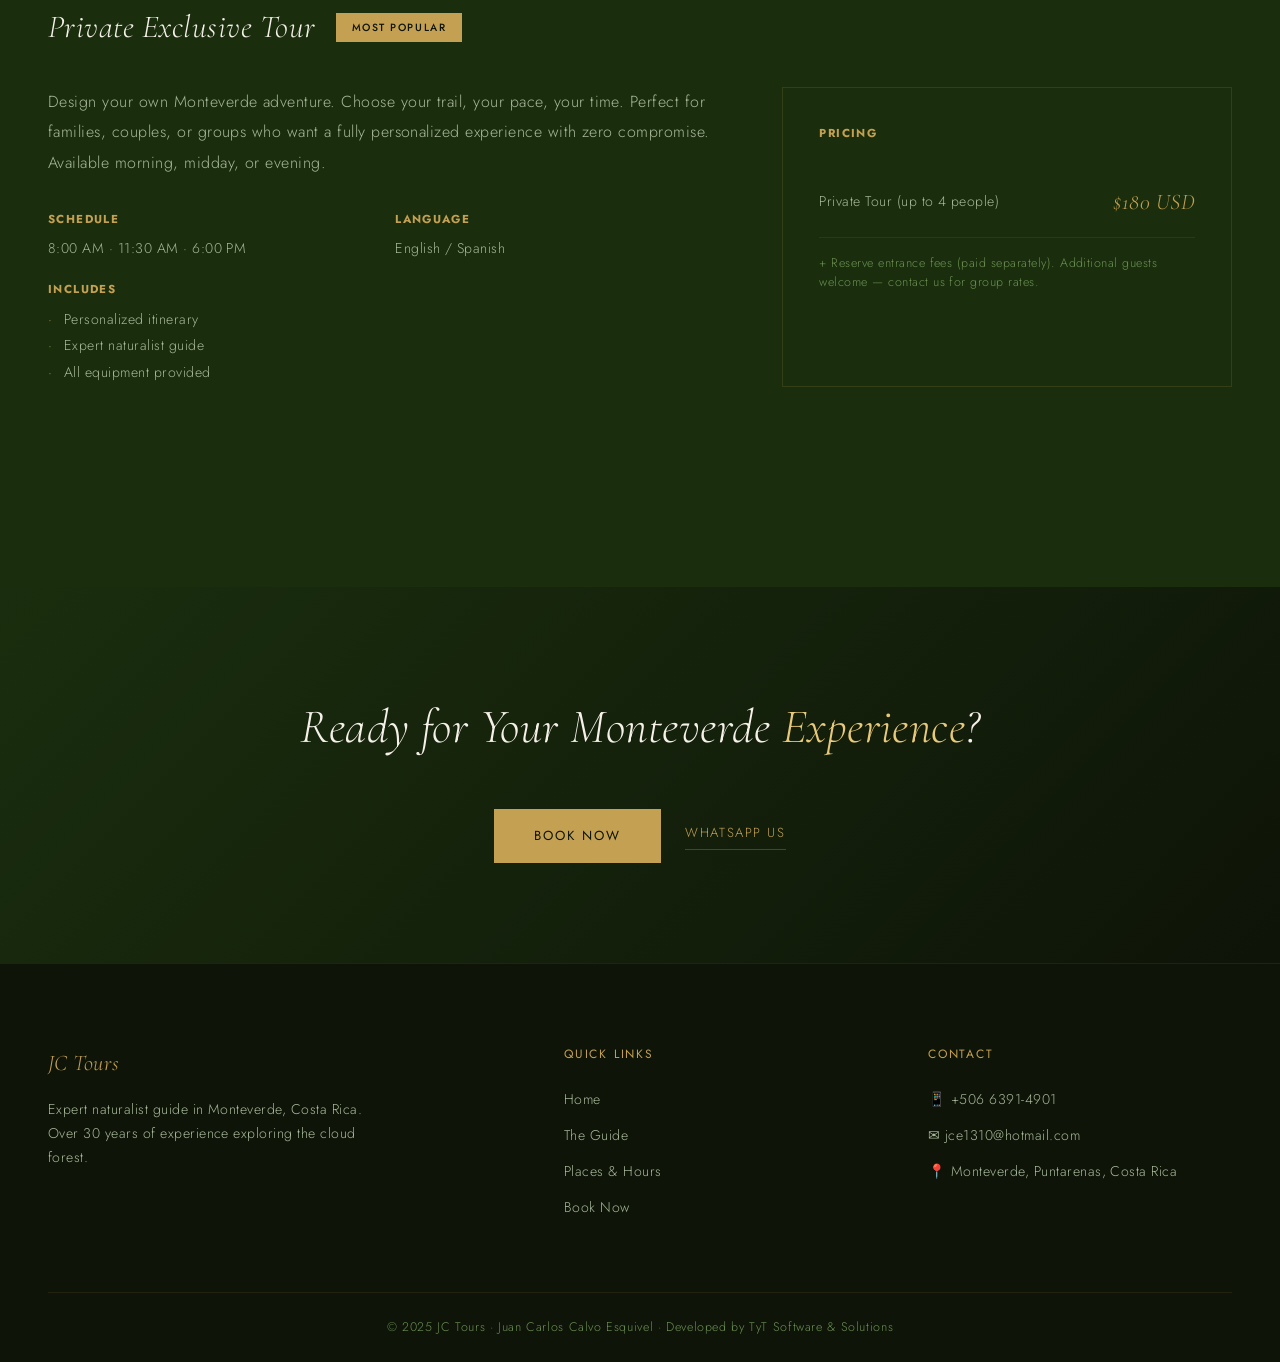
==== commit e5e3b638: "Update branding to JC Tours, add real contact info, and social proof trust bar - Rebrand from "Juan " ====
--- a/guide.html
+++ b/guide.html
@@ -3,7 +3,7 @@
 <head>
   <meta charset="UTF-8">
   <meta name="viewport" content="width=device-width, initial-scale=1.0">
-  <title>The Guide — Juan Carlos Calvo Esquivel | Monteverde</title>
+  <title>The Guide | JC Tours Monteverde</title>
   <meta name="description" content="Meet Juan Carlos Calvo Esquivel — 30+ years as a naturalist guide in Monteverde's cloud forest. Expert birding, night tours, and private experiences.">
   <link rel="preconnect" href="https://fonts.googleapis.com">
   <link rel="preconnect" href="https://fonts.gstatic.com" crossorigin>
@@ -18,7 +18,7 @@
 
   <!-- Navbar -->
   <nav class="navbar">
-    <a href="index.html" class="nav-logo">Juan Carlos Calvo</a>
+    <a href="index.html" class="nav-logo"><span class="logo-main">JC Tours</span><span class="logo-sub">Juan Carlos Calvo · Monteverde</span></a>
     <div class="nav-links" id="navLinks">
       <a href="index.html" data-en="Home" data-es="Inicio">Home</a>
       <a href="guide.html" data-en="The Guide" data-es="El Guía">The Guide</a>
@@ -255,7 +255,7 @@
       <h2 data-en="Ready for Your Monteverde <em>Experience</em>?" data-es="¿Listo para Tu <em>Experiencia</em> en Monteverde?">Ready for Your Monteverde <em>Experience</em>?</h2>
       <div class="booking-cta-buttons">
         <a href="index.html#booking" class="btn-gold" data-en="Book Now" data-es="Reservar Ahora">Book Now</a>
-        <a href="https://wa.me/50688887777" class="btn-ghost" target="_blank" rel="noopener" data-en="WhatsApp Us" data-es="Escríbenos por WhatsApp">WhatsApp Us <svg viewBox="0 0 24 24" fill="none" stroke="currentColor" stroke-width="2"><line x1="5" y1="12" x2="19" y2="12"/><polyline points="12 5 19 12 12 19"/></svg></a>
+        <a href="https://wa.me/50663914901" class="btn-ghost" target="_blank" rel="noopener" data-en="WhatsApp Us" data-es="Escríbenos por WhatsApp">WhatsApp Us <svg viewBox="0 0 24 24" fill="none" stroke="currentColor" stroke-width="2"><line x1="5" y1="12" x2="19" y2="12"/><polyline points="12 5 19 12 12 19"/></svg></a>
       </div>
     </div>
   </section>
@@ -265,7 +265,7 @@
     <div class="container">
       <div class="footer-grid">
         <div>
-          <div class="footer-logo">Juan Carlos Calvo</div>
+          <div class="footer-logo">JC Tours</div>
           <p class="footer-tagline" data-en="Expert naturalist guide in Monteverde, Costa Rica. Over 30 years of experience exploring the cloud forest." data-es="Guía naturalista experto en Monteverde, Costa Rica. Más de 30 años de experiencia explorando el bosque nuboso.">Expert naturalist guide in Monteverde, Costa Rica. Over 30 years of experience exploring the cloud forest.</p>
         </div>
         <div>
@@ -280,14 +280,14 @@
         <div>
           <h4 data-en="Contact" data-es="Contacto">Contact</h4>
           <div class="footer-contact">
-            <a href="https://wa.me/50688887777" target="_blank" rel="noopener">📱 +506 8888-7777</a>
-            <a href="mailto:juancarlos@monteverdeguide.com">✉ juancarlos@monteverdeguide.com</a>
+            <a href="https://wa.me/50663914901" target="_blank" rel="noopener">📱 +506 6391-4901</a>
+            <a href="mailto:jce1310@hotmail.com">✉ jce1310@hotmail.com</a>
             <p>📍 Monteverde, Puntarenas, Costa Rica</p>
           </div>
         </div>
       </div>
       <div class="footer-bottom">
-        © 2025 Juan Carlos Calvo Esquivel · <span data-en="Developed by" data-es="Desarrollado por">Developed by</span> TyT Software & Solutions
+        © 2025 JC Tours · Juan Carlos Calvo Esquivel · <span data-en="Developed by" data-es="Desarrollado por">Developed by</span> TyT Software & Solutions
       </div>
     </div>
   </footer>
--- a/css/styles.css
+++ b/css/styles.css
@@ -148,6 +148,27 @@
   font-style: italic;
   color: var(--gold);
   letter-spacing: 0.05em;
+  display: flex;
+  align-items: baseline;
+  gap: 10px;
+}
+
+.logo-main {
+  font-family: var(--font-display);
+  font-size: 1.4rem;
+  font-weight: 400;
+  font-style: italic;
+  color: var(--gold);
+}
+
+.logo-sub {
+  font-family: var(--font-body);
+  font-size: 0.65rem;
+  font-weight: 300;
+  letter-spacing: 0.1em;
+  text-transform: uppercase;
+  color: var(--mist);
+  opacity: 0.7;
 }
 
 .nav-links {
@@ -542,6 +563,91 @@
   color: var(--mist);
 }
 
+/* --- Trust Bar (Social Proof) --- */
+.trust-bar {
+  background: var(--dark);
+  border-bottom: 1px solid rgba(196, 160, 82, 0.15);
+  padding: 0;
+}
+
+.trust-inner {
+  display: flex;
+  align-items: stretch;
+  max-width: var(--max-width);
+  margin: 0 auto;
+}
+
+.trust-item {
+  flex: 1;
+  display: flex;
+  flex-direction: column;
+  align-items: center;
+  justify-content: center;
+  gap: 12px;
+  padding: 40px 24px;
+  text-decoration: none;
+  transition: background 0.3s ease;
+  cursor: none;
+}
+
+.trust-item:hover {
+  background: rgba(26, 46, 14, 0.4);
+}
+
+.trust-logo {
+  display: flex;
+  align-items: center;
+  gap: 10px;
+}
+
+.trust-platform {
+  font-family: var(--font-body);
+  font-size: 0.82rem;
+  font-weight: 400;
+  letter-spacing: 0.08em;
+  text-transform: uppercase;
+  color: var(--cream);
+}
+
+.trust-rating {
+  display: flex;
+  flex-direction: column;
+  align-items: center;
+  gap: 4px;
+}
+
+.trust-stars {
+  color: var(--gold);
+  font-size: 1rem;
+  letter-spacing: 2px;
+}
+
+.trust-score {
+  font-size: 0.78rem;
+  color: var(--mist);
+  letter-spacing: 0.05em;
+}
+
+.trust-cta {
+  font-size: 0.72rem;
+  font-weight: 400;
+  letter-spacing: 0.1em;
+  text-transform: uppercase;
+  color: var(--gold);
+  transition: color 0.3s ease;
+}
+
+.trust-item:hover .trust-cta {
+  color: var(--gold-light);
+}
+
+.trust-divider {
+  width: 1px;
+  background: rgba(196, 160, 82, 0.2);
+  align-self: stretch;
+  margin: 20px 0;
+}
+
 /* --- Experience Cards --- */
 .experiences-grid {
   display: grid;
@@ -1449,6 +1555,25 @@
 @media (max-width: 768px) {
   :root {
     --section-padding: 72px 0;
+  }
+
+  .logo-sub {
+    display: none;
+  }
+
+  .trust-inner {
+    flex-direction: column;
+  }
+
+  .trust-divider {
+    width: 80%;
+    height: 1px;
+    margin: 0 auto;
+    align-self: center;
+  }
+
+  .trust-item {
+    padding: 28px 24px;
   }
 
   .container {
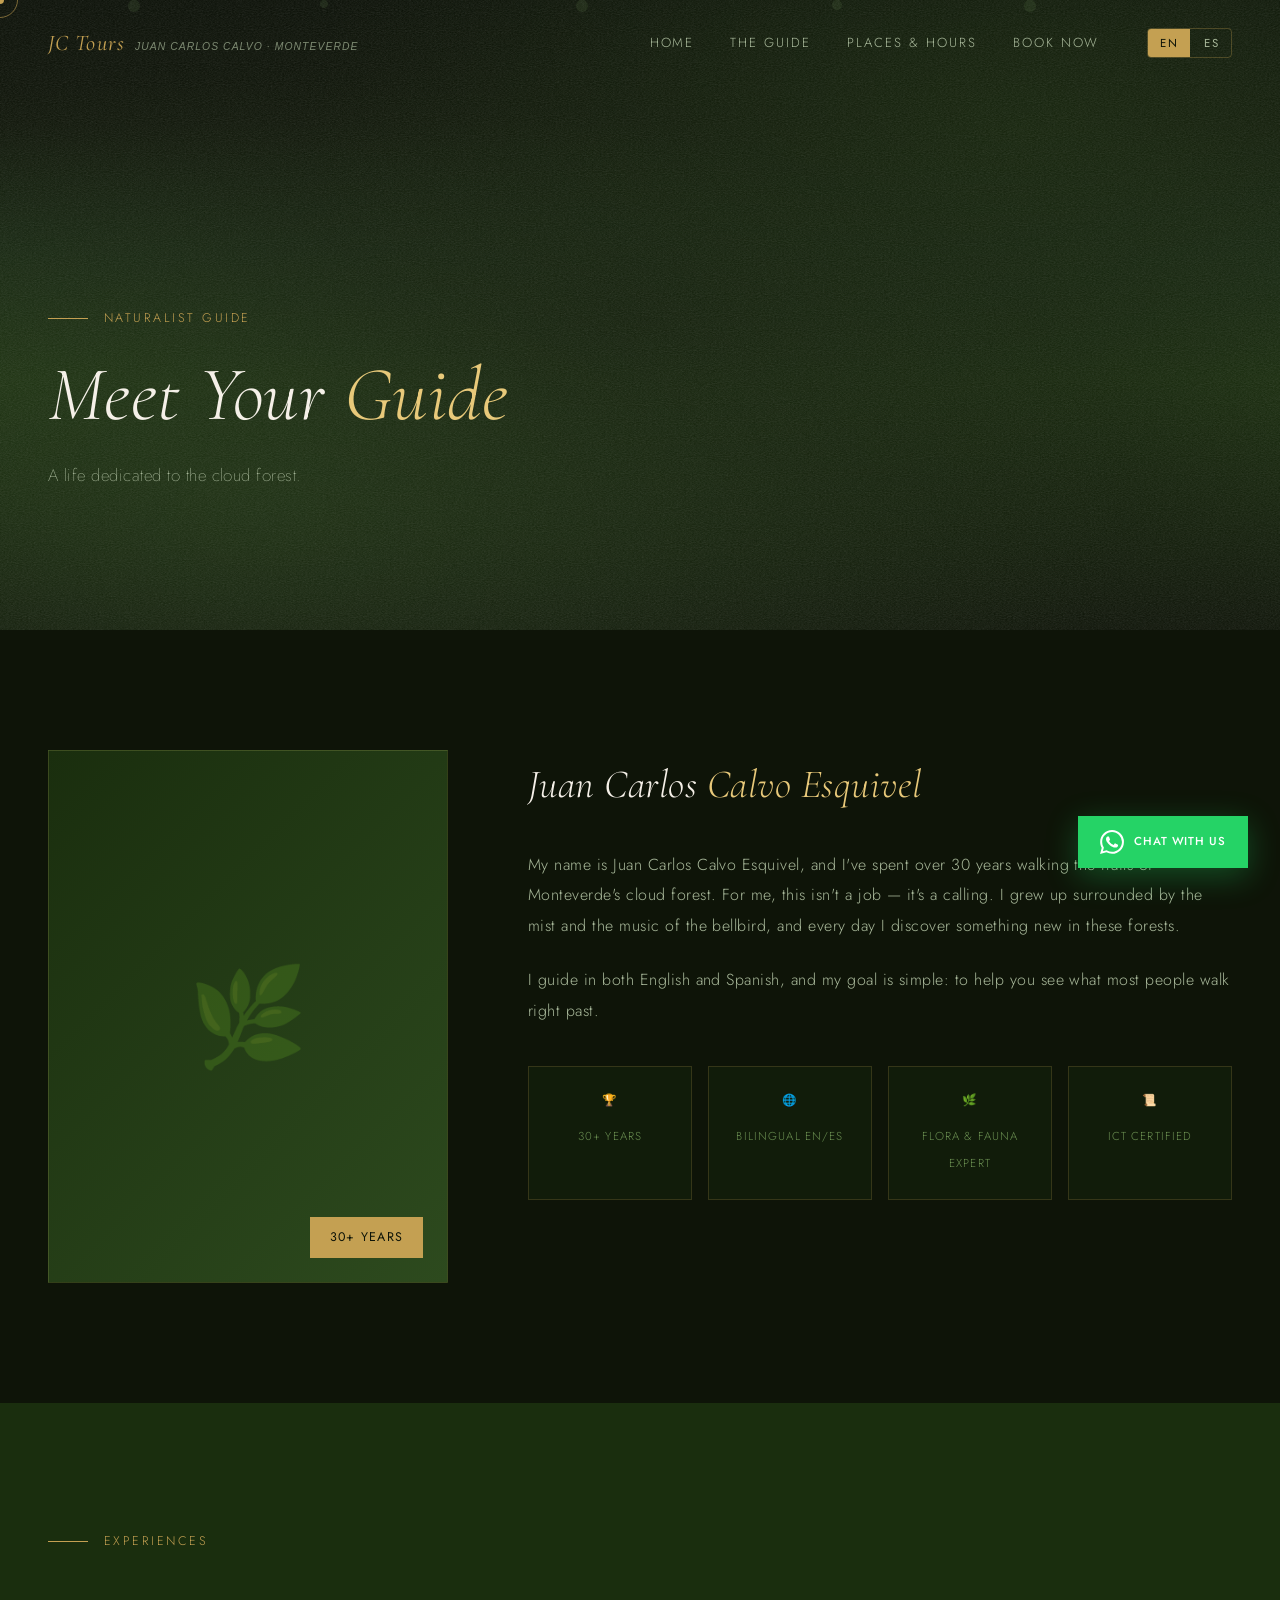
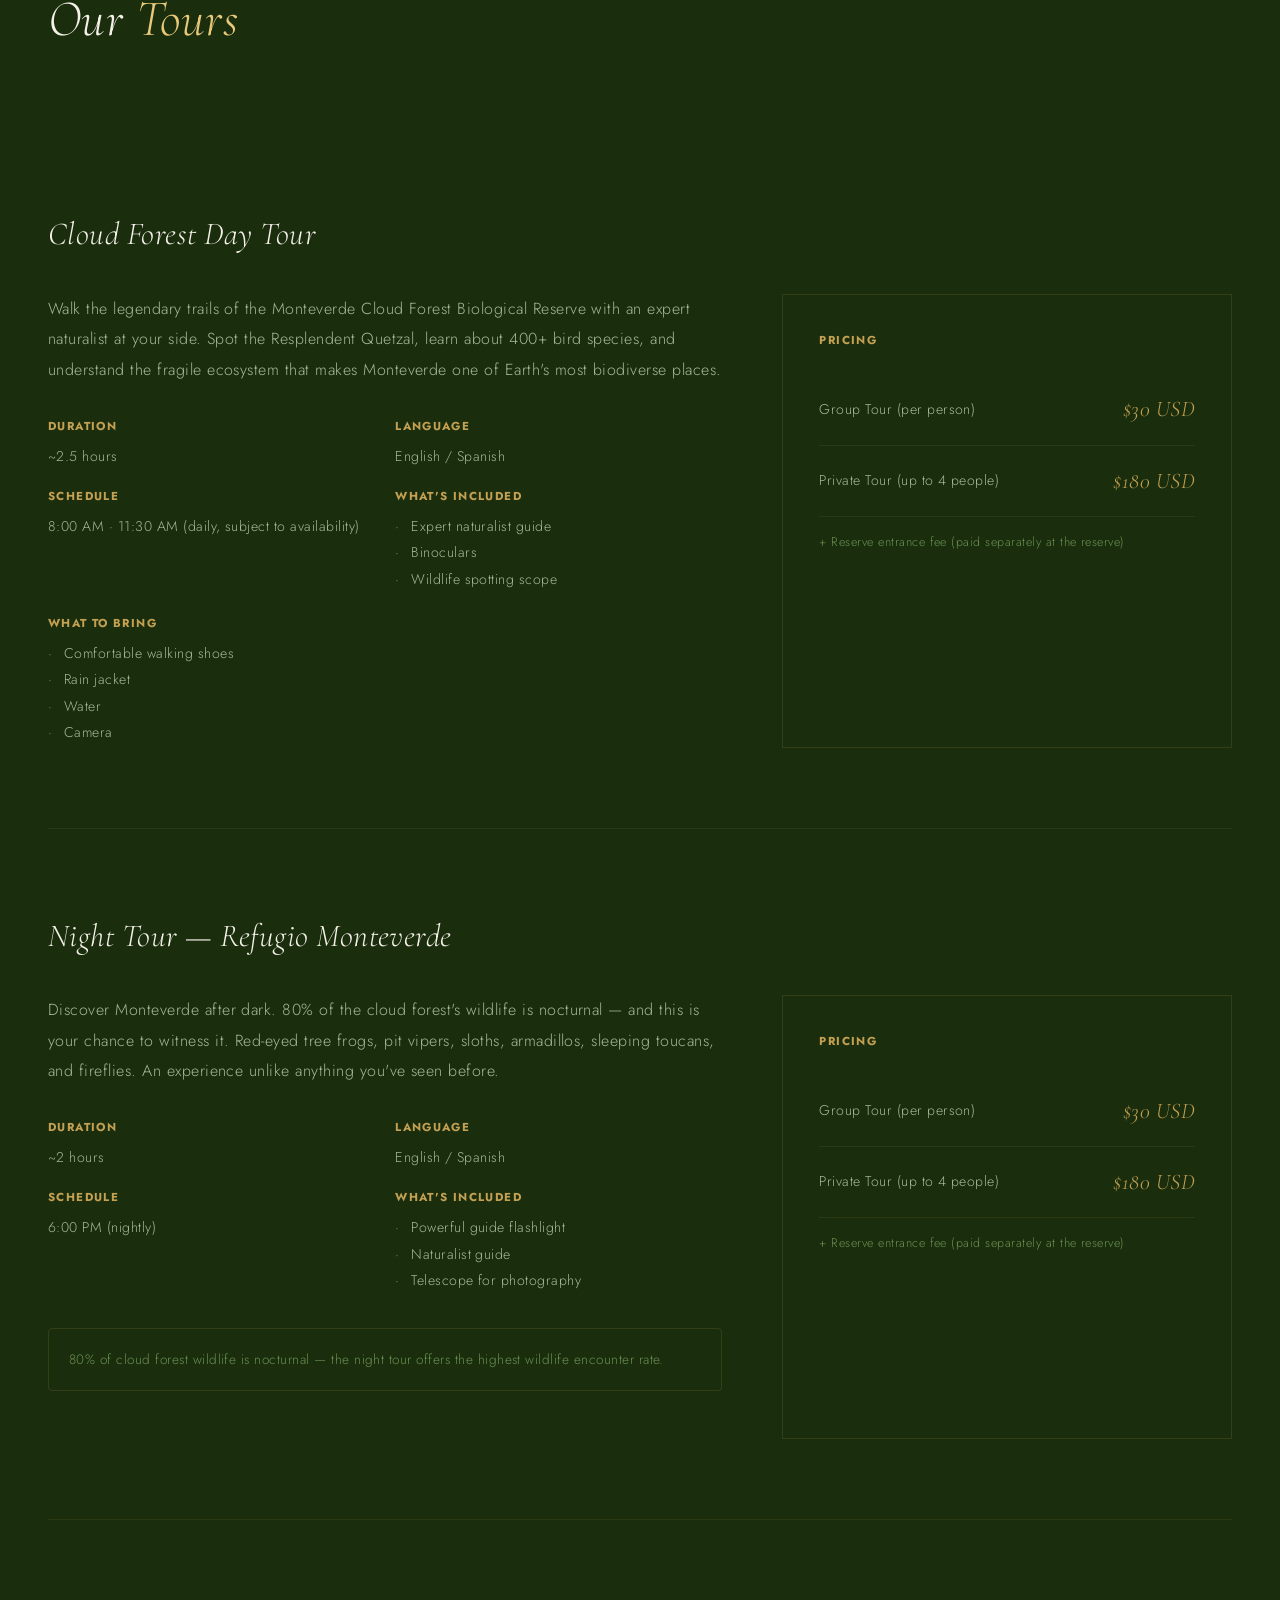
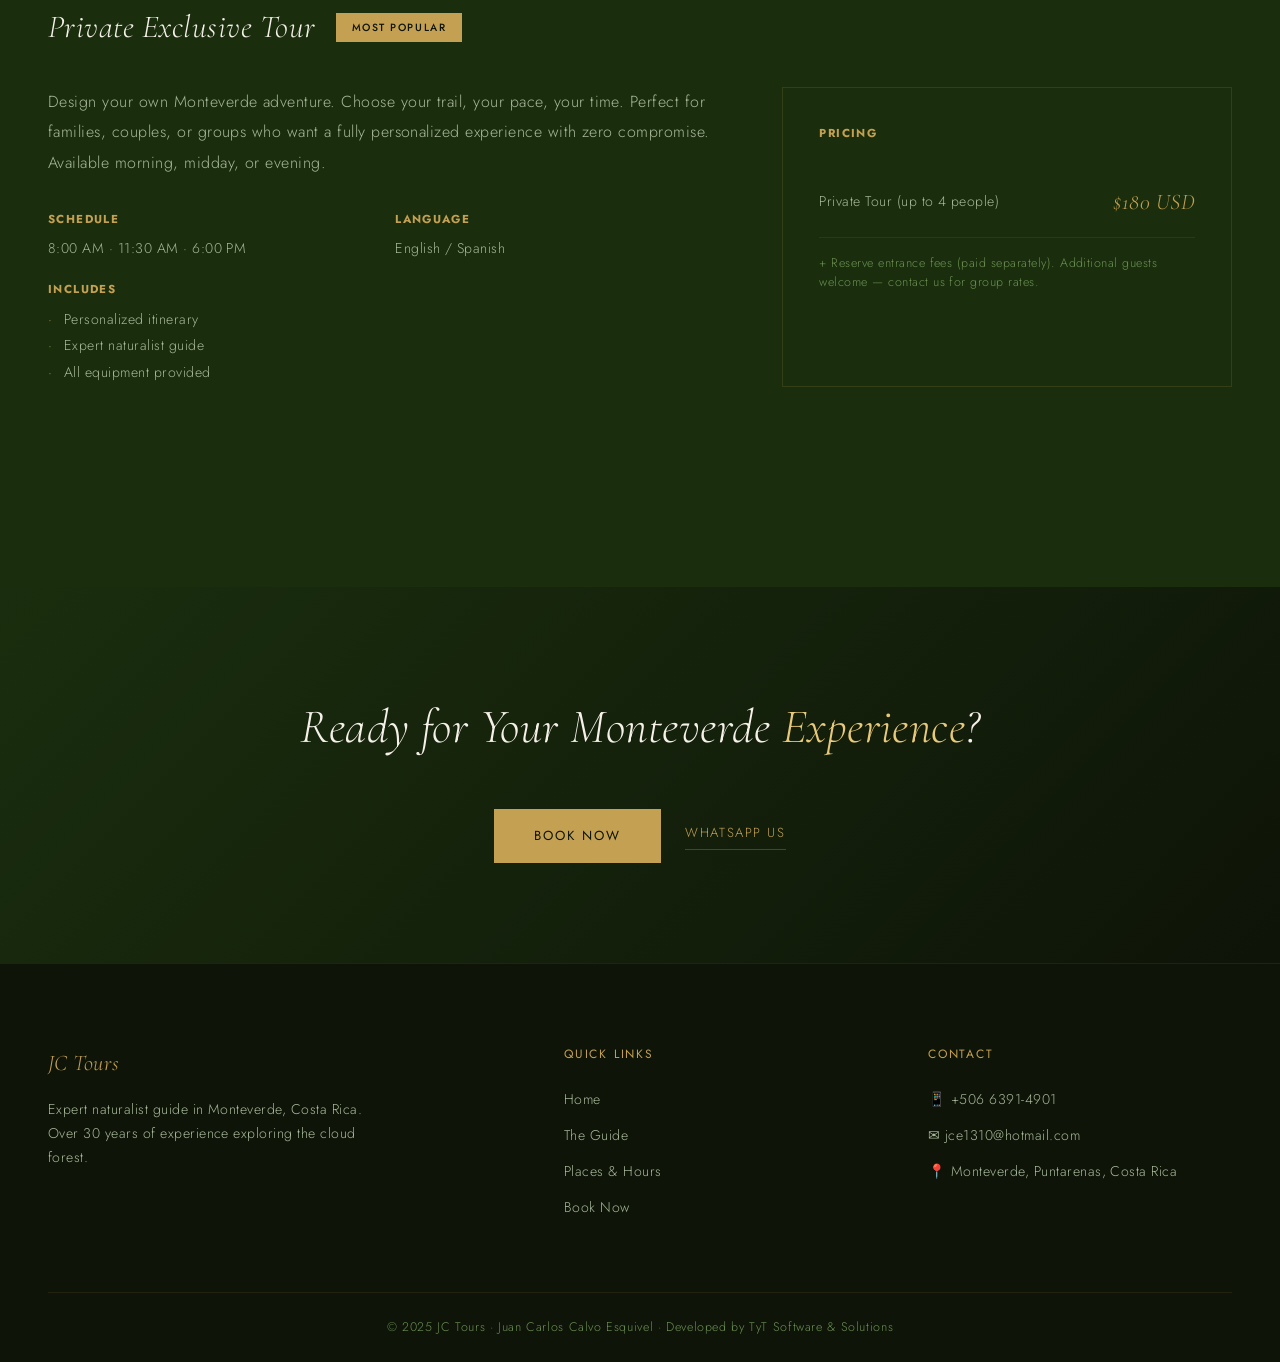
==== commit adfe1ec4: "Add floating WhatsApp button across all pages - Fixed-position green WhatsApp FAB in bottom-right co" ====
--- a/guide.html
+++ b/guide.html
@@ -292,6 +292,12 @@
     </div>
   </footer>
 
+  <!-- Floating WhatsApp Button -->
+  <a href="https://wa.me/50663914901" target="_blank" rel="noopener" class="whatsapp-float" aria-label="Chat on WhatsApp">
+    <svg width="24" height="24" viewBox="0 0 24 24" fill="white"><path d="M17.472 14.382c-.297-.149-1.758-.867-2.03-.967-.273-.099-.471-.148-.67.15-.197.297-.767.966-.94 1.164-.173.199-.347.223-.644.075-.297-.15-1.255-.463-2.39-1.475-.883-.788-1.48-1.761-1.653-2.059-.173-.297-.018-.458.13-.606.134-.133.298-.347.446-.52.149-.174.198-.298.298-.497.099-.198.05-.371-.025-.52-.075-.149-.669-1.612-.916-2.207-.242-.579-.487-.5-.669-.51-.173-.008-.371-.01-.57-.01-.198 0-.52.074-.792.372-.272.297-1.04 1.016-1.04 2.479 0 1.462 1.065 2.875 1.213 3.074.149.198 2.096 3.2 5.077 4.487.709.306 1.262.489 1.694.625.712.227 1.36.195 1.871.118.571-.085 1.758-.719 2.006-1.413.248-.694.248-1.289.173-1.413-.074-.124-.272-.198-.57-.347m-5.421 7.403h-.004a9.87 9.87 0 01-5.031-1.378l-.361-.214-3.741.982.998-3.648-.235-.374a9.86 9.86 0 01-1.51-5.26c.001-5.45 4.436-9.884 9.888-9.884 2.64 0 5.122 1.03 6.988 2.898a9.825 9.825 0 012.893 6.994c-.003 5.45-4.437 9.884-9.885 9.884m8.413-18.297A11.815 11.815 0 0012.05 0C5.495 0 .16 5.335.157 11.892c0 2.096.547 4.142 1.588 5.945L.057 24l6.305-1.654a11.882 11.882 0 005.683 1.448h.005c6.554 0 11.89-5.335 11.893-11.893a11.821 11.821 0 00-3.48-8.413z"/></svg>
+    <span class="whatsapp-label" data-en="Chat with us" data-es="Escríbenos">Chat with us</span>
+  </a>
+
   <script src="js/main.js"></script>
 </body>
 </html>
--- a/css/styles.css
+++ b/css/styles.css
@@ -1711,3 +1711,53 @@
     grid-template-columns: 1fr;
   }
 }
+
+/* --- Floating WhatsApp Button --- */
+.whatsapp-float {
+  position: fixed;
+  bottom: 32px;
+  right: 32px;
+  z-index: 500;
+  background: #25D366;
+  display: flex;
+  align-items: center;
+  gap: 10px;
+  padding: 14px 22px;
+  text-decoration: none;
+  box-shadow: 0 8px 32px rgba(37,211,102,0.3);
+  transition: transform 0.3s, box-shadow 0.3s;
+  animation: waBounce 3s ease-in-out 2s infinite;
+  cursor: none;
+}
+
+.whatsapp-float:hover {
+  transform: translateY(-3px);
+  box-shadow: 0 12px 40px rgba(37,211,102,0.45);
+}
+
+@keyframes waBounce {
+  0%, 100% { transform: translateY(0); }
+  50% { transform: translateY(-5px); }
+}
+
+.whatsapp-label {
+  font-family: var(--font-body);
+  font-size: 0.72rem;
+  font-weight: 500;
+  letter-spacing: 0.08em;
+  text-transform: uppercase;
+  color: white;
+}
+
+@media (max-width: 768px) {
+  .whatsapp-float {
+    bottom: 20px;
+    right: 20px;
+    padding: 14px;
+    cursor: auto;
+  }
+
+  .whatsapp-label {
+    display: none;
+  }
+}
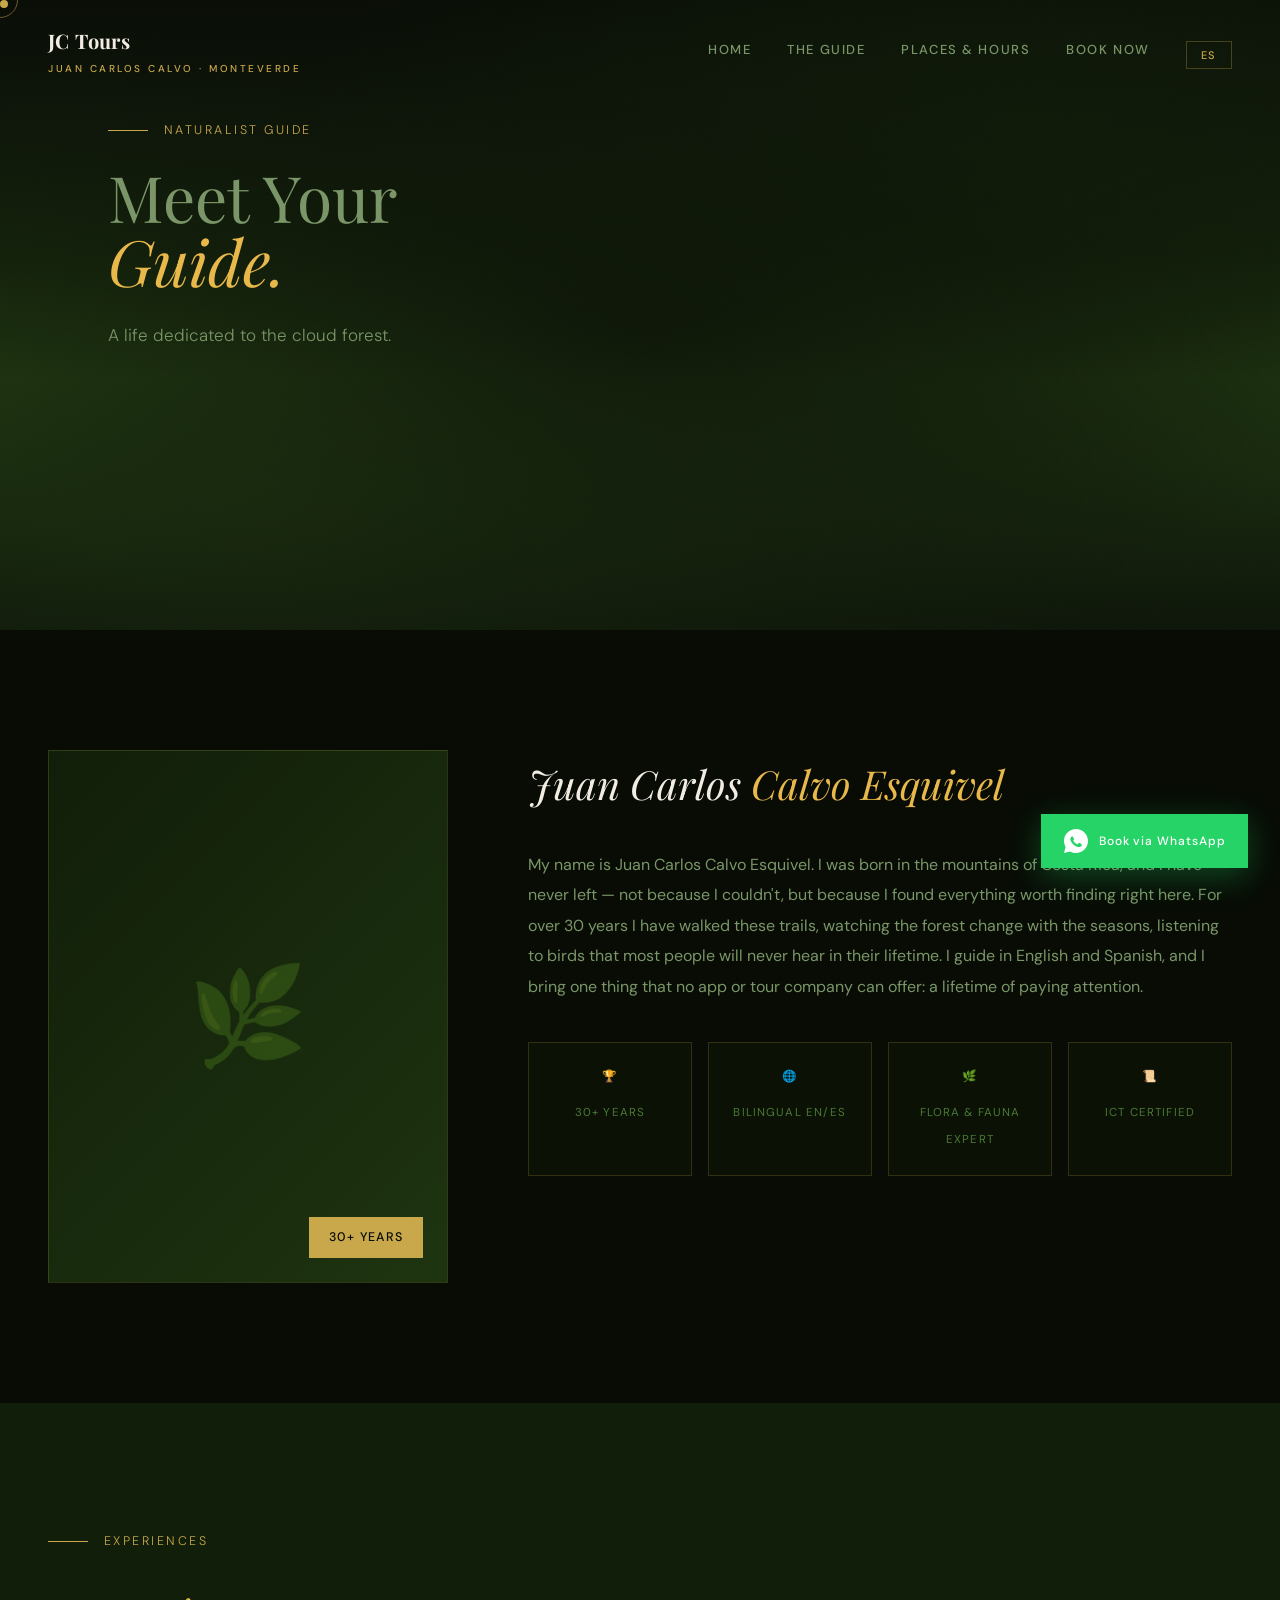
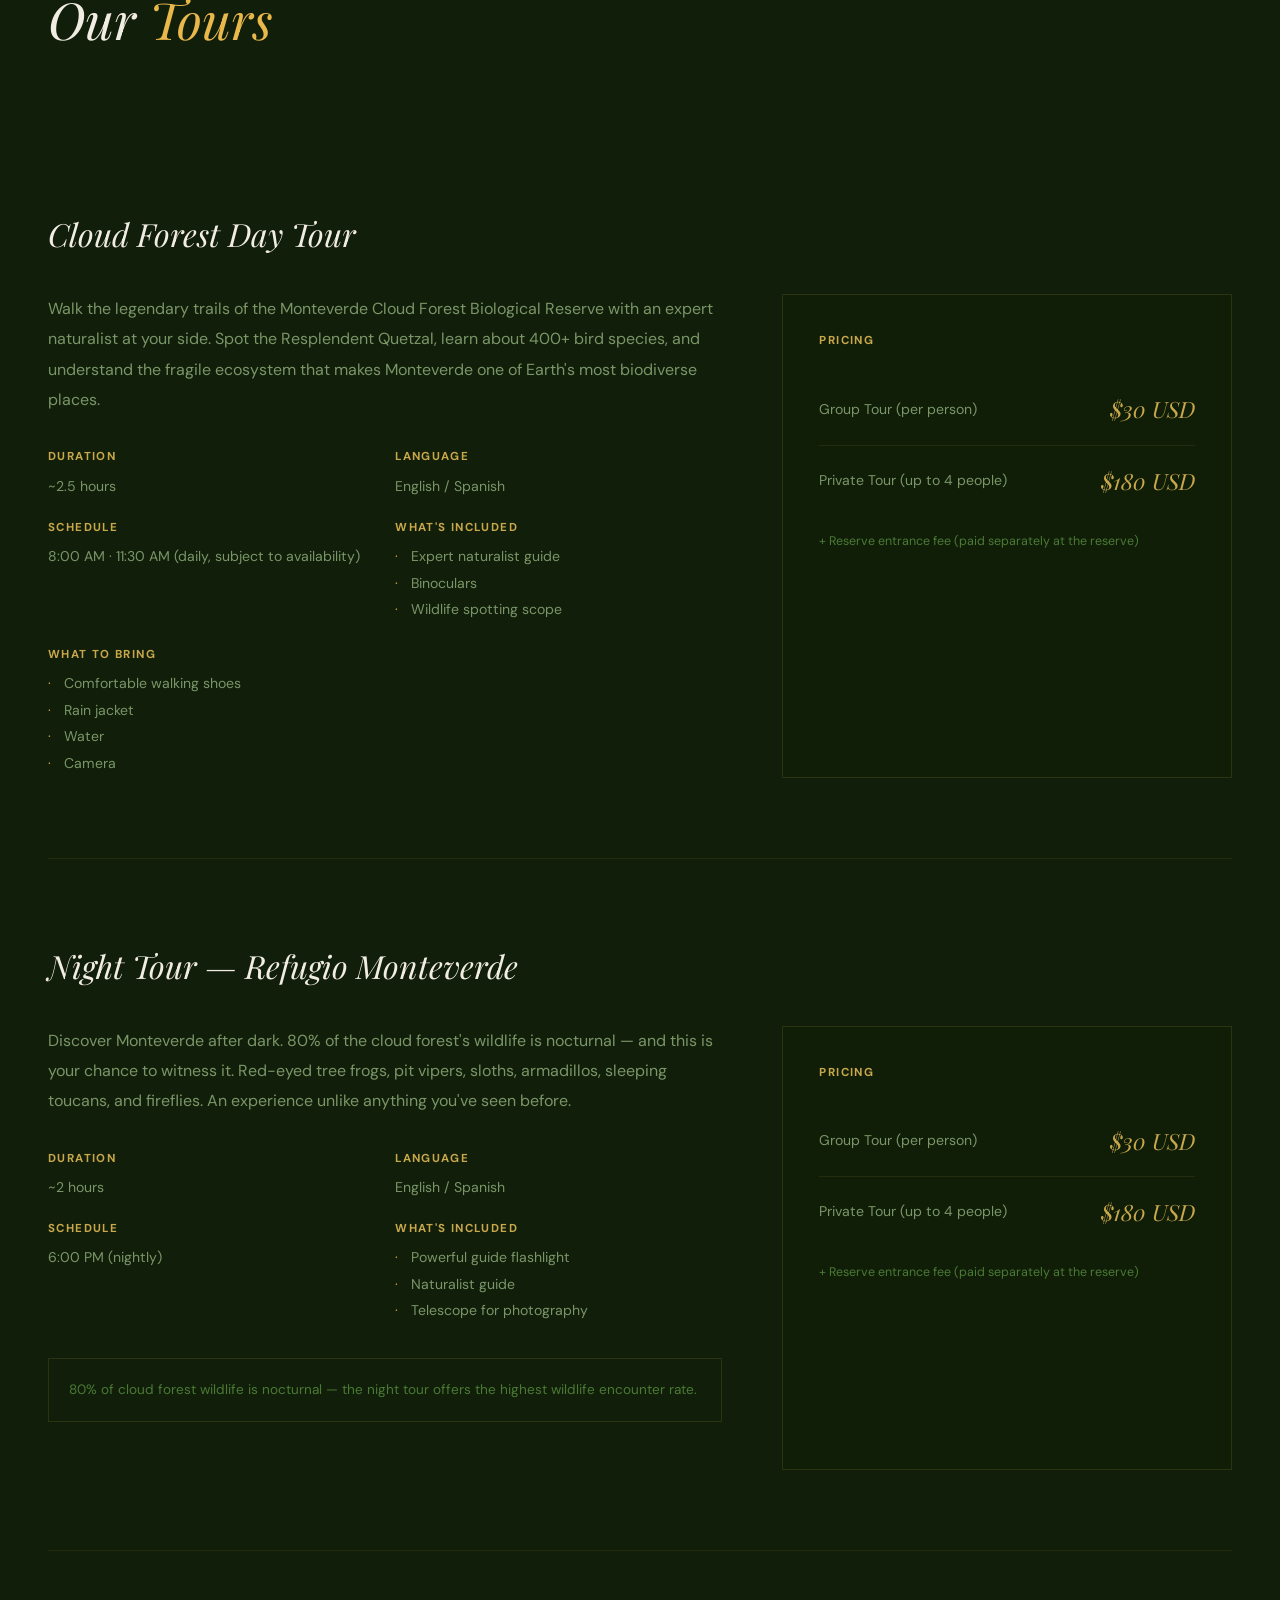
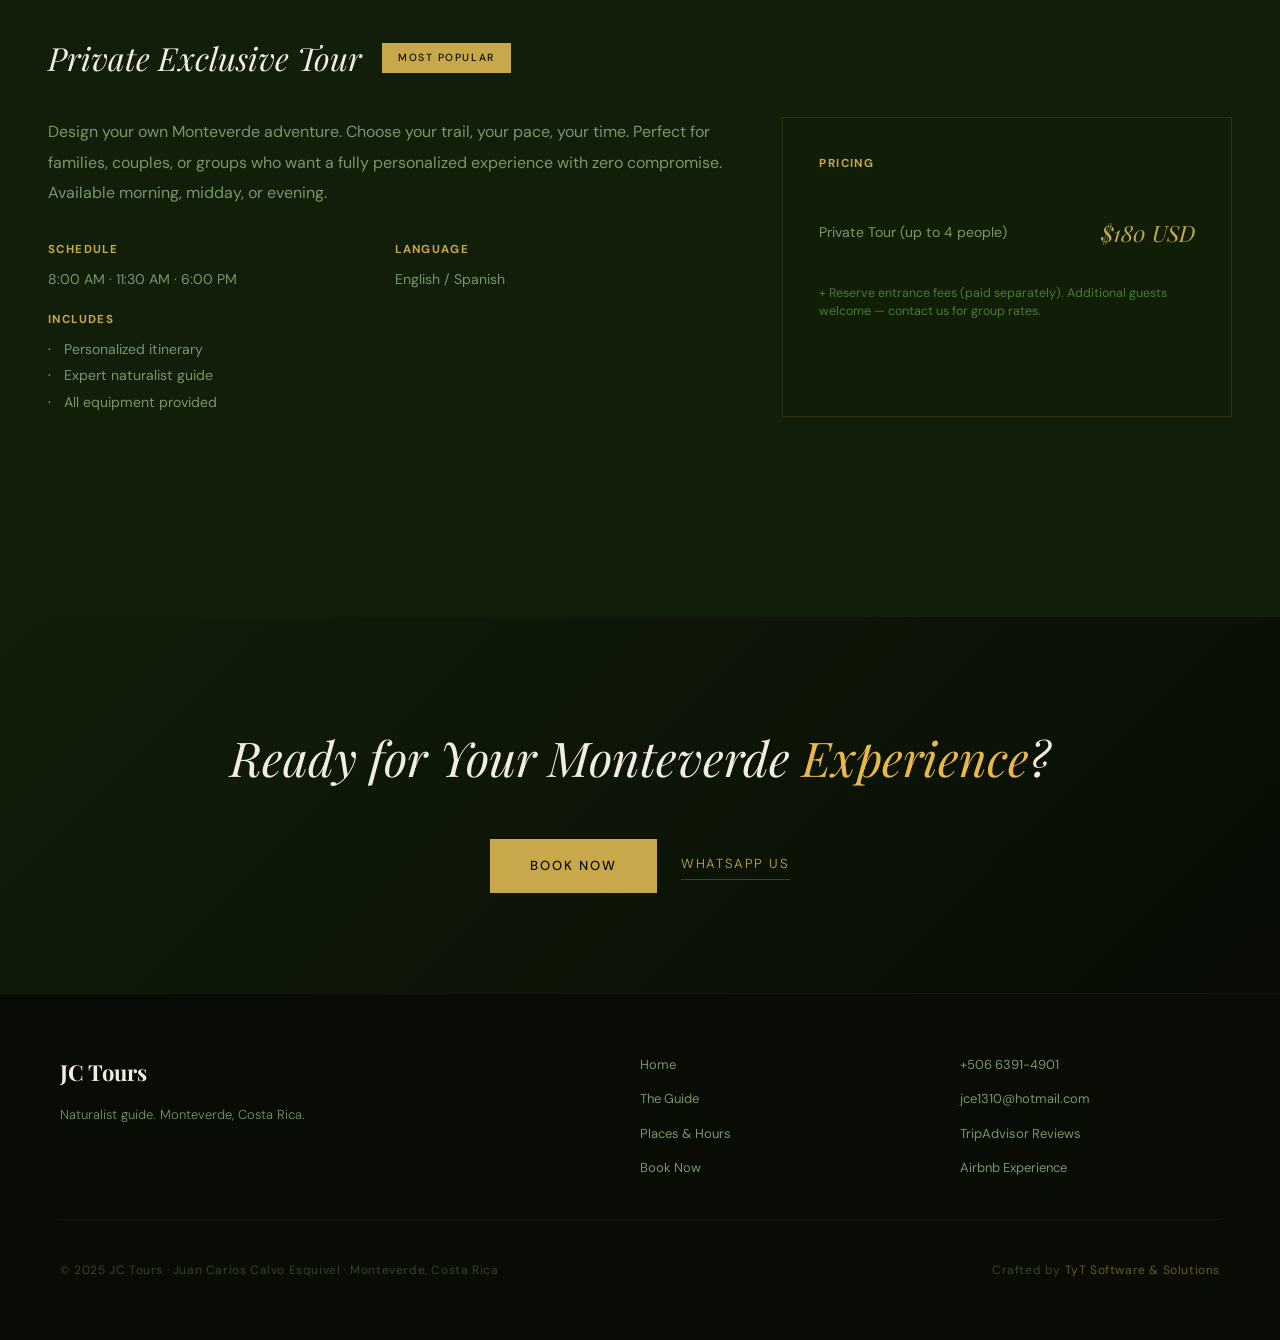
==== commit a712f54e: "feat: complete redesign — JC Tours premium rebrand - New design system: Playfair Display + DM Sans, " ====
--- a/guide.html
+++ b/guide.html
@@ -7,30 +7,27 @@
   <meta name="description" content="Meet Juan Carlos Calvo Esquivel — 30+ years as a naturalist guide in Monteverde's cloud forest. Expert birding, night tours, and private experiences.">
   <link rel="preconnect" href="https://fonts.googleapis.com">
   <link rel="preconnect" href="https://fonts.gstatic.com" crossorigin>
-  <link href="https://fonts.googleapis.com/css2?family=Cormorant+Garamond:ital,wght@0,300;0,400;1,300;1,400&family=Jost:wght@200;300;400&display=swap" rel="stylesheet">
+  <link href="https://fonts.googleapis.com/css2?family=Playfair+Display:ital,wght@0,400;0,700;1,400&family=DM+Sans:wght@300;400;500&display=swap" rel="stylesheet">
   <link rel="stylesheet" href="css/styles.css">
 </head>
 <body>
 
-  <!-- Custom Cursor -->
-  <div class="cursor-dot"></div>
-  <div class="cursor-ring"></div>
-
   <!-- Navbar -->
   <nav class="navbar">
-    <a href="index.html" class="nav-logo"><span class="logo-main">JC Tours</span><span class="logo-sub">Juan Carlos Calvo · Monteverde</span></a>
+    <a href="index.html" class="nav-logo">
+      <span class="logo-main">JC Tours</span>
+      <span class="logo-sub">Juan Carlos Calvo &middot; Monteverde</span>
+    </a>
     <div class="nav-links" id="navLinks">
       <a href="index.html" data-en="Home" data-es="Inicio">Home</a>
-      <a href="guide.html" data-en="The Guide" data-es="El Guía">The Guide</a>
-      <a href="places.html" data-en="Places & Hours" data-es="Lugares y Horarios">Places & Hours</a>
+      <a href="guide.html" data-en="The Guide" data-es="El Gu&iacute;a">The Guide</a>
+      <a href="places.html" data-en="Places & Hours" data-es="Lugares">Places & Hours</a>
       <a href="index.html#booking" data-en="Book Now" data-es="Reservar">Book Now</a>
-      <div class="lang-toggle">
-        <button id="langEN" class="active">EN</button>
-        <button id="langES">ES</button>
+      <div style="margin-top:8px;">
+        <button class="lang-btn" id="langToggle">ES</button>
       </div>
     </div>
     <button class="hamburger" id="hamburger" aria-label="Menu">
-      <span></span>
       <span></span>
       <span></span>
     </button>
@@ -39,24 +36,14 @@
   <!-- Hero -->
   <section class="hero" style="min-height: 70vh;">
     <div class="hero-bg"></div>
-    <svg class="grain" viewBox="0 0 1024 1024" preserveAspectRatio="none">
-      <filter id="grain-filter-guide">
-        <feTurbulence type="fractalNoise" baseFrequency="0.65" numOctaves="3" stitchTiles="stitch"/>
-        <feColorMatrix type="saturate" values="0"/>
-      </filter>
-      <rect width="100%" height="100%" filter="url(#grain-filter-guide)" opacity="0.4"/>
-    </svg>
-    <div class="leaves-container">
-      <div class="leaf"></div>
-      <div class="leaf"></div>
-      <div class="leaf"></div>
-      <div class="leaf"></div>
-      <div class="leaf"></div>
-    </div>
+    <div class="grain"></div>
     <div class="container">
-      <div class="hero-content">
-        <div class="eyebrow" data-en="Naturalist Guide" data-es="Guía Naturalista">Naturalist Guide</div>
-        <h1 data-en="Meet Your <em>Guide</em>" data-es="Conoce a tu <em>Guía</em>">Meet Your <em>Guide</em></h1>
+      <div class="hero-content" style="padding-top:120px;">
+        <div class="eyebrow" data-en="Naturalist Guide" data-es="Gu&iacute;a Naturalista">Naturalist Guide</div>
+        <h1 class="hero-title" style="font-size:clamp(36px,5vw,72px);">
+          <span class="line-1" data-en="Meet Your" data-es="Conoc&eacute; a tu">Meet Your</span>
+          <span class="line-2"><em data-en="Guide." data-es="Gu&iacute;a.">Guide.</em></span>
+        </h1>
         <p class="hero-sub" data-en="A life dedicated to the cloud forest." data-es="Una vida dedicada al bosque nuboso.">A life dedicated to the cloud forest.</p>
       </div>
     </div>
@@ -67,29 +54,28 @@
     <div class="container">
       <div class="bio-grid">
         <div class="bio-portrait reveal">
-          <span class="bio-portrait-icon">🌿</span>
-          <div class="bio-badge" data-en="30+ Years" data-es="30+ Años">30+ Years</div>
+          <span class="bio-portrait-icon">&#127807;</span>
+          <div class="bio-badge" data-en="30+ Years" data-es="30+ A&ntilde;os">30+ Years</div>
         </div>
         <div class="bio-text reveal">
           <h2 data-en="Juan Carlos <em>Calvo Esquivel</em>" data-es="Juan Carlos <em>Calvo Esquivel</em>">Juan Carlos <em>Calvo Esquivel</em></h2>
-          <p data-en="My name is Juan Carlos Calvo Esquivel, and I've spent over 30 years walking the trails of Monteverde's cloud forest. For me, this isn't a job — it's a calling. I grew up surrounded by the mist and the music of the bellbird, and every day I discover something new in these forests." data-es="Mi nombre es Juan Carlos Calvo Esquivel, y he pasado más de 30 años recorriendo los senderos del bosque nuboso de Monteverde. Para mí, esto no es un trabajo — es una vocación. Crecí rodeado de la neblina y la música del pájaro campana, y cada día descubro algo nuevo en estos bosques.">My name is Juan Carlos Calvo Esquivel, and I've spent over 30 years walking the trails of Monteverde's cloud forest. For me, this isn't a job — it's a calling. I grew up surrounded by the mist and the music of the bellbird, and every day I discover something new in these forests.</p>
-          <p data-en="I guide in both English and Spanish, and my goal is simple: to help you see what most people walk right past." data-es="Guío en inglés y español, y mi objetivo es simple: ayudarte a ver lo que la mayoría de las personas pasan por alto.">I guide in both English and Spanish, and my goal is simple: to help you see what most people walk right past.</p>
+          <p data-en="My name is Juan Carlos Calvo Esquivel. I was born in the mountains of Costa Rica, and I have never left &mdash; not because I couldn't, but because I found everything worth finding right here. For over 30 years I have walked these trails, watching the forest change with the seasons, listening to birds that most people will never hear in their lifetime. I guide in English and Spanish, and I bring one thing that no app or tour company can offer: a lifetime of paying attention." data-es="Mi nombre es Juan Carlos Calvo Esquivel. Nac&iacute; en las monta&ntilde;as de Costa Rica y nunca me fui &mdash; no porque no pudiera, sino porque aqu&iacute; encontr&eacute; todo lo que vale la pena encontrar. Por m&aacute;s de 30 a&ntilde;os he caminado estos senderos, escuchando aves que la mayor&iacute;a nunca escuchar&aacute; en su vida.">My name is Juan Carlos Calvo Esquivel. I was born in the mountains of Costa Rica, and I have never left &mdash; not because I couldn't, but because I found everything worth finding right here. For over 30 years I have walked these trails, watching the forest change with the seasons, listening to birds that most people will never hear in their lifetime. I guide in English and Spanish, and I bring one thing that no app or tour company can offer: a lifetime of paying attention.</p>
 
           <div class="credential-badges">
             <div class="credential">
-              <span class="credential-icon">🏆</span>
-              <span data-en="30+ Years" data-es="30+ Años">30+ Years</span>
-            </div>
-            <div class="credential">
-              <span class="credential-icon">🌐</span>
-              <span data-en="Bilingual EN/ES" data-es="Bilingüe EN/ES">Bilingual EN/ES</span>
-            </div>
-            <div class="credential">
-              <span class="credential-icon">🌿</span>
+              <span class="credential-icon">&#127942;</span>
+              <span data-en="30+ Years" data-es="30+ A&ntilde;os">30+ Years</span>
+            </div>
+            <div class="credential">
+              <span class="credential-icon">&#127760;</span>
+              <span data-en="Bilingual EN/ES" data-es="Biling&uuml;e EN/ES">Bilingual EN/ES</span>
+            </div>
+            <div class="credential">
+              <span class="credential-icon">&#127807;</span>
               <span data-en="Flora & Fauna Expert" data-es="Experto en Flora y Fauna">Flora & Fauna Expert</span>
             </div>
             <div class="credential">
-              <span class="credential-icon">📜</span>
+              <span class="credential-icon">&#128220;</span>
               <span data-en="ICT Certified" data-es="Certificado ICT">ICT Certified</span>
             </div>
           </div>
@@ -113,35 +99,35 @@
         </div>
         <div class="exp-detail-body">
           <div>
-            <p class="exp-description" data-en="Walk the legendary trails of the Monteverde Cloud Forest Biological Reserve with an expert naturalist at your side. Spot the Resplendent Quetzal, learn about 400+ bird species, and understand the fragile ecosystem that makes Monteverde one of Earth's most biodiverse places." data-es="Recorre los senderos legendarios de la Reserva Biológica Bosque Nuboso de Monteverde con un naturalista experto. Observa el Quetzal Resplandeciente y aprende sobre más de 400 especies de aves.">Walk the legendary trails of the Monteverde Cloud Forest Biological Reserve with an expert naturalist at your side. Spot the Resplendent Quetzal, learn about 400+ bird species, and understand the fragile ecosystem that makes Monteverde one of Earth's most biodiverse places.</p>
+            <p class="exp-description" data-en="Walk the legendary trails of the Monteverde Cloud Forest Biological Reserve with an expert naturalist at your side. Spot the Resplendent Quetzal, learn about 400+ bird species, and understand the fragile ecosystem that makes Monteverde one of Earth's most biodiverse places." data-es="Recorre los senderos legendarios de la Reserva Biol&oacute;gica Bosque Nuboso de Monteverde con un naturalista experto. Observa el Quetzal Resplandeciente y aprende sobre m&aacute;s de 400 especies de aves.">Walk the legendary trails of the Monteverde Cloud Forest Biological Reserve with an expert naturalist at your side. Spot the Resplendent Quetzal, learn about 400+ bird species, and understand the fragile ecosystem that makes Monteverde one of Earth's most biodiverse places.</p>
             <div class="exp-info-grid">
               <div class="exp-info-item">
-                <h4 data-en="Duration" data-es="Duración">Duration</h4>
+                <h4 data-en="Duration" data-es="Duraci&oacute;n">Duration</h4>
                 <p>~2.5 hours</p>
               </div>
               <div class="exp-info-item">
                 <h4 data-en="Language" data-es="Idioma">Language</h4>
-                <p data-en="English / Spanish" data-es="Inglés / Español">English / Spanish</p>
+                <p data-en="English / Spanish" data-es="Ingl&eacute;s / Espa&ntilde;ol">English / Spanish</p>
               </div>
               <div class="exp-info-item">
                 <h4 data-en="Schedule" data-es="Horario">Schedule</h4>
-                <p data-en="8:00 AM · 11:30 AM (daily, subject to availability)" data-es="8:00 AM · 11:30 AM (diario, sujeto a disponibilidad)">8:00 AM · 11:30 AM (daily, subject to availability)</p>
-              </div>
-              <div class="exp-info-item">
-                <h4 data-en="What's Included" data-es="Qué Incluye">What's Included</h4>
-                <ul>
-                  <li data-en="Expert naturalist guide" data-es="Guía naturalista experto">Expert naturalist guide</li>
+                <p data-en="8:00 AM &middot; 11:30 AM (daily, subject to availability)" data-es="8:00 AM &middot; 11:30 AM (diario, sujeto a disponibilidad)">8:00 AM &middot; 11:30 AM (daily, subject to availability)</p>
+              </div>
+              <div class="exp-info-item">
+                <h4 data-en="What's Included" data-es="Qu&eacute; Incluye">What's Included</h4>
+                <ul>
+                  <li data-en="Expert naturalist guide" data-es="Gu&iacute;a naturalista experto">Expert naturalist guide</li>
                   <li data-en="Binoculars" data-es="Binoculares">Binoculars</li>
                   <li data-en="Wildlife spotting scope" data-es="Telescopio para avistamiento">Wildlife spotting scope</li>
                 </ul>
               </div>
               <div class="exp-info-item">
-                <h4 data-en="What to Bring" data-es="Qué Traer">What to Bring</h4>
-                <ul>
-                  <li data-en="Comfortable walking shoes" data-es="Zapatos cómodos para caminar">Comfortable walking shoes</li>
+                <h4 data-en="What to Bring" data-es="Qu&eacute; Traer">What to Bring</h4>
+                <ul>
+                  <li data-en="Comfortable walking shoes" data-es="Zapatos c&oacute;modos para caminar">Comfortable walking shoes</li>
                   <li data-en="Rain jacket" data-es="Chaqueta impermeable">Rain jacket</li>
                   <li data-en="Water" data-es="Agua">Water</li>
-                  <li data-en="Camera" data-es="Cámara">Camera</li>
+                  <li data-en="Camera" data-es="C&aacute;mara">Camera</li>
                 </ul>
               </div>
             </div>
@@ -164,34 +150,34 @@
       <!-- Night Tour -->
       <div class="experience-detail reveal" id="night-tour">
         <div class="exp-detail-header">
-          <h3 data-en="Night Tour — Refugio Monteverde" data-es="Tour Nocturno — Refugio Monteverde">Night Tour — Refugio Monteverde</h3>
+          <h3 data-en="Night Tour &mdash; Refugio Monteverde" data-es="Tour Nocturno &mdash; Refugio Monteverde">Night Tour &mdash; Refugio Monteverde</h3>
         </div>
         <div class="exp-detail-body">
           <div>
-            <p class="exp-description" data-en="Discover Monteverde after dark. 80% of the cloud forest's wildlife is nocturnal — and this is your chance to witness it. Red-eyed tree frogs, pit vipers, sloths, armadillos, sleeping toucans, and fireflies. An experience unlike anything you've seen before." data-es="Descubre Monteverde de noche. El 80% de la fauna del bosque nuboso es nocturna — y esta es tu oportunidad de verla. Ranas de ojos rojos, víboras, perezosos, armadillos y luciérnagas. Una experiencia única.">Discover Monteverde after dark. 80% of the cloud forest's wildlife is nocturnal — and this is your chance to witness it. Red-eyed tree frogs, pit vipers, sloths, armadillos, sleeping toucans, and fireflies. An experience unlike anything you've seen before.</p>
+            <p class="exp-description" data-en="Discover Monteverde after dark. 80% of the cloud forest's wildlife is nocturnal &mdash; and this is your chance to witness it. Red-eyed tree frogs, pit vipers, sloths, armadillos, sleeping toucans, and fireflies. An experience unlike anything you've seen before." data-es="Descubre Monteverde de noche. El 80% de la fauna del bosque nuboso es nocturna &mdash; y esta es tu oportunidad de verla. Ranas de ojos rojos, v&iacute;boras, perezosos, armadillos y luci&eacute;rnagas. Una experiencia &uacute;nica.">Discover Monteverde after dark. 80% of the cloud forest's wildlife is nocturnal &mdash; and this is your chance to witness it. Red-eyed tree frogs, pit vipers, sloths, armadillos, sleeping toucans, and fireflies. An experience unlike anything you've seen before.</p>
             <div class="exp-info-grid">
               <div class="exp-info-item">
-                <h4 data-en="Duration" data-es="Duración">Duration</h4>
+                <h4 data-en="Duration" data-es="Duraci&oacute;n">Duration</h4>
                 <p>~2 hours</p>
               </div>
               <div class="exp-info-item">
                 <h4 data-en="Language" data-es="Idioma">Language</h4>
-                <p data-en="English / Spanish" data-es="Inglés / Español">English / Spanish</p>
+                <p data-en="English / Spanish" data-es="Ingl&eacute;s / Espa&ntilde;ol">English / Spanish</p>
               </div>
               <div class="exp-info-item">
                 <h4 data-en="Schedule" data-es="Horario">Schedule</h4>
                 <p data-en="6:00 PM (nightly)" data-es="6:00 PM (todas las noches)">6:00 PM (nightly)</p>
               </div>
               <div class="exp-info-item">
-                <h4 data-en="What's Included" data-es="Qué Incluye">What's Included</h4>
-                <ul>
-                  <li data-en="Powerful guide flashlight" data-es="Linterna profesional de guía">Powerful guide flashlight</li>
-                  <li data-en="Naturalist guide" data-es="Guía naturalista">Naturalist guide</li>
-                  <li data-en="Telescope for photography" data-es="Telescopio para fotografía">Telescope for photography</li>
-                </ul>
-              </div>
-            </div>
-            <div class="place-note" style="margin-top: 32px;" data-en="80% of cloud forest wildlife is nocturnal — the night tour offers the highest wildlife encounter rate." data-es="El 80% de la fauna del bosque nuboso es nocturna — el tour nocturno ofrece la mayor tasa de encuentros con vida silvestre.">80% of cloud forest wildlife is nocturnal — the night tour offers the highest wildlife encounter rate.</div>
+                <h4 data-en="What's Included" data-es="Qu&eacute; Incluye">What's Included</h4>
+                <ul>
+                  <li data-en="Powerful guide flashlight" data-es="Linterna profesional de gu&iacute;a">Powerful guide flashlight</li>
+                  <li data-en="Naturalist guide" data-es="Gu&iacute;a naturalista">Naturalist guide</li>
+                  <li data-en="Telescope for photography" data-es="Telescopio para fotograf&iacute;a">Telescope for photography</li>
+                </ul>
+              </div>
+            </div>
+            <div class="place-note" style="margin-top: 32px;" data-en="80% of cloud forest wildlife is nocturnal &mdash; the night tour offers the highest wildlife encounter rate." data-es="El 80% de la fauna del bosque nuboso es nocturna &mdash; el tour nocturno ofrece la mayor tasa de encuentros con vida silvestre.">80% of cloud forest wildlife is nocturnal &mdash; the night tour offers the highest wildlife encounter rate.</div>
           </div>
           <div class="exp-pricing">
             <h4 data-en="Pricing" data-es="Precios">Pricing</h4>
@@ -212,25 +198,25 @@
       <div class="experience-detail reveal" id="private-tour">
         <div class="exp-detail-header">
           <h3 data-en="Private Exclusive Tour" data-es="Tour Privado Exclusivo">Private Exclusive Tour</h3>
-          <span class="exp-badge" data-en="Most Popular" data-es="Más Popular">Most Popular</span>
+          <span class="exp-badge" data-en="Most Popular" data-es="M&aacute;s Popular">Most Popular</span>
         </div>
         <div class="exp-detail-body">
           <div>
-            <p class="exp-description" data-en="Design your own Monteverde adventure. Choose your trail, your pace, your time. Perfect for families, couples, or groups who want a fully personalized experience with zero compromise. Available morning, midday, or evening." data-es="Diseña tu propia aventura en Monteverde. Escoge tu sendero, tu ritmo, tu horario. Perfecto para familias, parejas o grupos que desean una experiencia completamente personalizada. Disponible en la mañana, mediodía o noche.">Design your own Monteverde adventure. Choose your trail, your pace, your time. Perfect for families, couples, or groups who want a fully personalized experience with zero compromise. Available morning, midday, or evening.</p>
+            <p class="exp-description" data-en="Design your own Monteverde adventure. Choose your trail, your pace, your time. Perfect for families, couples, or groups who want a fully personalized experience with zero compromise. Available morning, midday, or evening." data-es="Dise&ntilde;a tu propia aventura en Monteverde. Escoge tu sendero, tu ritmo, tu horario. Perfecto para familias, parejas o grupos que desean una experiencia completamente personalizada. Disponible en la ma&ntilde;ana, mediod&iacute;a o noche.">Design your own Monteverde adventure. Choose your trail, your pace, your time. Perfect for families, couples, or groups who want a fully personalized experience with zero compromise. Available morning, midday, or evening.</p>
             <div class="exp-info-grid">
               <div class="exp-info-item">
                 <h4 data-en="Schedule" data-es="Horario">Schedule</h4>
-                <p data-en="8:00 AM · 11:30 AM · 6:00 PM" data-es="8:00 AM · 11:30 AM · 6:00 PM">8:00 AM · 11:30 AM · 6:00 PM</p>
+                <p data-en="8:00 AM &middot; 11:30 AM &middot; 6:00 PM" data-es="8:00 AM &middot; 11:30 AM &middot; 6:00 PM">8:00 AM &middot; 11:30 AM &middot; 6:00 PM</p>
               </div>
               <div class="exp-info-item">
                 <h4 data-en="Language" data-es="Idioma">Language</h4>
-                <p data-en="English / Spanish" data-es="Inglés / Español">English / Spanish</p>
+                <p data-en="English / Spanish" data-es="Ingl&eacute;s / Espa&ntilde;ol">English / Spanish</p>
               </div>
               <div class="exp-info-item">
                 <h4 data-en="Includes" data-es="Incluye">Includes</h4>
                 <ul>
                   <li data-en="Personalized itinerary" data-es="Itinerario personalizado">Personalized itinerary</li>
-                  <li data-en="Expert naturalist guide" data-es="Guía naturalista experto">Expert naturalist guide</li>
+                  <li data-en="Expert naturalist guide" data-es="Gu&iacute;a naturalista experto">Expert naturalist guide</li>
                   <li data-en="All equipment provided" data-es="Todo el equipo proporcionado">All equipment provided</li>
                 </ul>
               </div>
@@ -242,7 +228,7 @@
               <span class="price-type" data-en="Private Tour (up to 4 people)" data-es="Tour Privado (hasta 4 personas)">Private Tour (up to 4 people)</span>
               <span class="price-amount">$180 USD</span>
             </div>
-            <p class="price-note" data-en="+ Reserve entrance fees (paid separately). Additional guests welcome — contact us for group rates." data-es="+ Tarifas de entrada a la reserva (se pagan por separado). Invitados adicionales bienvenidos — contáctanos para tarifas de grupo.">+ Reserve entrance fees (paid separately). Additional guests welcome — contact us for group rates.</p>
+            <p class="price-note" data-en="+ Reserve entrance fees (paid separately). Additional guests welcome &mdash; contact us for group rates." data-es="+ Tarifas de entrada a la reserva (se pagan por separado). Invitados adicionales bienvenidos &mdash; cont&aacute;ctanos para tarifas de grupo.">+ Reserve entrance fees (paid separately). Additional guests welcome &mdash; contact us for group rates.</p>
           </div>
         </div>
       </div>
@@ -252,50 +238,53 @@
   <!-- Booking CTA -->
   <section class="booking-cta">
     <div class="container reveal">
-      <h2 data-en="Ready for Your Monteverde <em>Experience</em>?" data-es="¿Listo para Tu <em>Experiencia</em> en Monteverde?">Ready for Your Monteverde <em>Experience</em>?</h2>
+      <h2 data-en="Ready for Your Monteverde <em>Experience</em>?" data-es="&iquest;Listo para Tu <em>Experiencia</em> en Monteverde?">Ready for Your Monteverde <em>Experience</em>?</h2>
       <div class="booking-cta-buttons">
         <a href="index.html#booking" class="btn-gold" data-en="Book Now" data-es="Reservar Ahora">Book Now</a>
-        <a href="https://wa.me/50663914901" class="btn-ghost" target="_blank" rel="noopener" data-en="WhatsApp Us" data-es="Escríbenos por WhatsApp">WhatsApp Us <svg viewBox="0 0 24 24" fill="none" stroke="currentColor" stroke-width="2"><line x1="5" y1="12" x2="19" y2="12"/><polyline points="12 5 19 12 12 19"/></svg></a>
+        <a href="https://wa.me/50663914901" class="btn-ghost" target="_blank" rel="noopener" data-en="WhatsApp Us" data-es="Escr&iacute;benos por WhatsApp">WhatsApp Us <svg viewBox="0 0 24 24" fill="none" stroke="currentColor" stroke-width="2" width="16" height="16"><line x1="5" y1="12" x2="19" y2="12"/><polyline points="12 5 19 12 12 19"/></svg></a>
       </div>
     </div>
   </section>
 
   <!-- Footer -->
-  <footer class="footer">
-    <div class="container">
-      <div class="footer-grid">
-        <div>
-          <div class="footer-logo">JC Tours</div>
-          <p class="footer-tagline" data-en="Expert naturalist guide in Monteverde, Costa Rica. Over 30 years of experience exploring the cloud forest." data-es="Guía naturalista experto en Monteverde, Costa Rica. Más de 30 años de experiencia explorando el bosque nuboso.">Expert naturalist guide in Monteverde, Costa Rica. Over 30 years of experience exploring the cloud forest.</p>
-        </div>
-        <div>
-          <h4 data-en="Quick Links" data-es="Enlaces Rápidos">Quick Links</h4>
-          <div class="footer-links">
-            <a href="index.html" data-en="Home" data-es="Inicio">Home</a>
-            <a href="guide.html" data-en="The Guide" data-es="El Guía">The Guide</a>
-            <a href="places.html" data-en="Places & Hours" data-es="Lugares y Horarios">Places & Hours</a>
-            <a href="index.html#booking" data-en="Book Now" data-es="Reservar">Book Now</a>
-          </div>
-        </div>
-        <div>
-          <h4 data-en="Contact" data-es="Contacto">Contact</h4>
-          <div class="footer-contact">
-            <a href="https://wa.me/50663914901" target="_blank" rel="noopener">📱 +506 6391-4901</a>
-            <a href="mailto:jce1310@hotmail.com">✉ jce1310@hotmail.com</a>
-            <p>📍 Monteverde, Puntarenas, Costa Rica</p>
-          </div>
-        </div>
-      </div>
-      <div class="footer-bottom">
-        © 2025 JC Tours · Juan Carlos Calvo Esquivel · <span data-en="Developed by" data-es="Desarrollado por">Developed by</span> TyT Software & Solutions
-      </div>
+  <footer>
+    <div class="footer-main">
+      <div class="footer-brand">
+        <span class="footer-logo">JC Tours</span>
+        <p data-en="Naturalist guide. Monteverde, Costa Rica."
+           data-es="Gu&iacute;a naturalista. Monteverde, Costa Rica.">
+          Naturalist guide. Monteverde, Costa Rica.
+        </p>
+      </div>
+      <div class="footer-links">
+        <a href="index.html" data-en="Home" data-es="Inicio">Home</a>
+        <a href="guide.html" data-en="The Guide" data-es="El Gu&iacute;a">The Guide</a>
+        <a href="places.html" data-en="Places & Hours" data-es="Lugares">Places & Hours</a>
+        <a href="index.html#booking" data-en="Book Now" data-es="Reservar">Book Now</a>
+      </div>
+      <div class="footer-contact">
+        <a href="https://wa.me/50663914901" target="_blank">+506 6391-4901</a>
+        <a href="mailto:jce1310@hotmail.com">jce1310@hotmail.com</a>
+        <a href="https://www.tripadvisor.com/Attraction_Review-g309277-d11739359-Reviews-JC_Nature_Tour-Monteverde_Cloud_Forest_Reserve_Monteverde_Province_of_Puntarenas.html"
+           target="_blank" data-en="TripAdvisor Reviews" data-es="Rese&ntilde;as TripAdvisor">TripAdvisor Reviews</a>
+        <a href="https://www.airbnb.co.cr/experiences/6914172"
+           target="_blank" data-en="Airbnb Experience" data-es="Experiencia Airbnb">Airbnb Experience</a>
+      </div>
+    </div>
+    <div class="footer-bottom">
+      <span>&copy; 2025 JC Tours &middot; Juan Carlos Calvo Esquivel &middot; Monteverde, Costa Rica</span>
+      <span class="tyt-credit">Crafted by <a href="#" target="_blank">TyT Software & Solutions</a></span>
     </div>
   </footer>
 
   <!-- Floating WhatsApp Button -->
-  <a href="https://wa.me/50663914901" target="_blank" rel="noopener" class="whatsapp-float" aria-label="Chat on WhatsApp">
-    <svg width="24" height="24" viewBox="0 0 24 24" fill="white"><path d="M17.472 14.382c-.297-.149-1.758-.867-2.03-.967-.273-.099-.471-.148-.67.15-.197.297-.767.966-.94 1.164-.173.199-.347.223-.644.075-.297-.15-1.255-.463-2.39-1.475-.883-.788-1.48-1.761-1.653-2.059-.173-.297-.018-.458.13-.606.134-.133.298-.347.446-.52.149-.174.198-.298.298-.497.099-.198.05-.371-.025-.52-.075-.149-.669-1.612-.916-2.207-.242-.579-.487-.5-.669-.51-.173-.008-.371-.01-.57-.01-.198 0-.52.074-.792.372-.272.297-1.04 1.016-1.04 2.479 0 1.462 1.065 2.875 1.213 3.074.149.198 2.096 3.2 5.077 4.487.709.306 1.262.489 1.694.625.712.227 1.36.195 1.871.118.571-.085 1.758-.719 2.006-1.413.248-.694.248-1.289.173-1.413-.074-.124-.272-.198-.57-.347m-5.421 7.403h-.004a9.87 9.87 0 01-5.031-1.378l-.361-.214-3.741.982.998-3.648-.235-.374a9.86 9.86 0 01-1.51-5.26c.001-5.45 4.436-9.884 9.888-9.884 2.64 0 5.122 1.03 6.988 2.898a9.825 9.825 0 012.893 6.994c-.003 5.45-4.437 9.884-9.885 9.884m8.413-18.297A11.815 11.815 0 0012.05 0C5.495 0 .16 5.335.157 11.892c0 2.096.547 4.142 1.588 5.945L.057 24l6.305-1.654a11.882 11.882 0 005.683 1.448h.005c6.554 0 11.89-5.335 11.893-11.893a11.821 11.821 0 00-3.48-8.413z"/></svg>
-    <span class="whatsapp-label" data-en="Chat with us" data-es="Escríbenos">Chat with us</span>
+  <a href="https://wa.me/50663914901?text=Hello%20Juan%20Carlos!%20I%20found%20JC%20Tours%20and%20I%27m%20interested%20in%20booking%20a%20tour%20in%20Monteverde."
+     target="_blank" class="whatsapp-float" aria-label="Chat on WhatsApp">
+    <svg width="26" height="26" viewBox="0 0 26 26" fill="none">
+      <path d="M13 1C6.4 1 1 6.4 1 13c0 2.1.6 4.2 1.6 5.9L1 25l6.3-1.6C9 24.4 11 25 13 25c6.6 0 12-5.4 12-12S19.6 1 13 1z" fill="white"/>
+      <path d="M18.5 15.8c-.3-.1-1.7-.8-2-.9-.3-.1-.5-.2-.7.2-.2.3-.8.9-1 1.1-.2.2-.4.2-.6.1-.3-.1-1.2-.5-2.3-1.5-.9-.8-1.4-1.7-1.6-2-.2-.3 0-.5.1-.6l.4-.5c.1-.1.2-.3.2-.5 0-.2-.7-1.6-.9-2.2-.2-.5-.4-.5-.6-.5h-.5c-.2 0-.5.1-.7.4-.3.3-1 1-1 2.3s1 2.7 1.1 2.8c.1.2 2 3.1 4.9 4.3.7.3 1.2.5 1.6.6.7.2 1.3.2 1.8.1.5-.1 1.6-.7 1.8-1.3.2-.6.2-1.2.2-1.3 0-.1-.2-.2-.5-.3z" fill="#25D366"/>
+    </svg>
+    <span class="whatsapp-label" data-en="Book via WhatsApp" data-es="Reservar por WhatsApp">Book via WhatsApp</span>
   </a>
 
   <script src="js/main.js"></script>
--- a/css/styles.css
+++ b/css/styles.css
@@ -1,22 +1,25 @@
 /* ============================================
-   Juan Carlos Calvo Esquivel — Monteverde Guide
+   JC Tours — Monteverde Cloud Forest Guide
    Design System & Styles
    Developed by TyT Software & Solutions
    ============================================ */
 
 /* --- CSS Variables --- */
 :root {
-  --dark: #0e1408;
-  --forest: #1a2e0e;
-  --moss: #2d4a1e;
-  --sage: #6b8f52;
-  --gold: #c4a052;
-  --gold-light: #e8c97a;
-  --mist: #a8b89a;
-  --cream: #f5f0e8;
-
-  --font-display: 'Cormorant Garamond', Georgia, serif;
-  --font-body: 'Jost', Helvetica, Arial, sans-serif;
+  --black:    #080c05;
+  --deep:     #0d1509;
+  --forest:   #111e09;
+  --moss:     #1e3410;
+  --sage:     #4a7a35;
+  --gold:     #c8a84b;
+  --gold-dim: #8a6f2e;
+  --amber:    #e8b84b;
+  --mist:     #7a9668;
+  --cream:    #f2ede3;
+  --white:    #fafaf7;
+
+  --font-display: 'Playfair Display', Georgia, serif;
+  --font-body: 'DM Sans', Helvetica, Arial, sans-serif;
 
   --max-width: 1280px;
   --section-padding: 120px 0;
@@ -24,13 +27,7 @@
 }
 
 /* --- Reset --- */
-*,
-*::before,
-*::after {
-  margin: 0;
-  padding: 0;
-  box-sizing: border-box;
-}
+* { margin: 0; padding: 0; box-sizing: border-box; }
 
 html {
   scroll-behavior: smooth;
@@ -40,28 +37,16 @@
 
 body {
   font-family: var(--font-body);
-  font-weight: 300;
-  letter-spacing: 0.03em;
-  color: var(--cream);
-  background-color: var(--dark);
+  background: var(--black);
+  color: var(--cream);
+  overflow-x: hidden;
+  cursor: none;
   line-height: 1.7;
-  cursor: none;
-  overflow-x: hidden;
-}
-
-a {
-  color: inherit;
-  text-decoration: none;
-}
-
-ul, ol {
-  list-style: none;
-}
-
-img {
-  max-width: 100%;
-  display: block;
-}
+}
+
+a { color: inherit; text-decoration: none; }
+ul, ol { list-style: none; }
+img { max-width: 100%; display: block; }
 
 button, input, textarea, select {
   font-family: inherit;
@@ -74,53 +59,184 @@
 
 /* --- Custom Cursor --- */
 .cursor-dot {
-  position: fixed;
-  top: 0;
-  left: 0;
-  width: 8px;
-  height: 8px;
+  width: 8px; height: 8px;
   background: var(--gold);
   border-radius: 50%;
-  pointer-events: none;
-  z-index: 10000;
-  transform: translate(-50%, -50%);
-  transition: transform 0.1s ease;
+  position: fixed; top: 0; left: 0;
+  pointer-events: none; z-index: 9999;
 }
 
 .cursor-ring {
-  position: fixed;
-  top: 0;
-  left: 0;
-  width: 36px;
-  height: 36px;
-  border: 1.5px solid var(--gold);
+  width: 36px; height: 36px;
+  border: 1px solid rgba(200,168,75,0.5);
   border-radius: 50%;
-  pointer-events: none;
-  z-index: 10000;
-  transform: translate(-50%, -50%);
-  transition: transform 0.15s ease-out, width 0.3s ease, height 0.3s ease;
-  opacity: 0.6;
-}
-
-.cursor-hover .cursor-ring {
-  width: 52px;
-  height: 52px;
-  opacity: 0.3;
-}
-
-/* --- Grain Texture Overlay --- */
-.grain {
-  position: absolute;
-  top: 0;
-  left: 0;
+  position: fixed; top: 0; left: 0;
+  pointer-events: none; z-index: 9998;
+  transition: width 0.3s, height 0.3s, border-color 0.3s;
+}
+
+.cursor-ring.expand {
+  width: 52px; height: 52px;
+  border-color: var(--gold);
+}
+
+/* --- Scroll Reveal --- */
+.reveal {
+  opacity: 0;
+  transform: translateY(24px);
+  transition: opacity 0.7s cubic-bezier(0.25,0.46,0.45,0.94), transform 0.7s cubic-bezier(0.25,0.46,0.45,0.94);
+}
+
+.reveal.visible {
+  opacity: 1;
+  transform: none;
+}
+
+/* --- Container --- */
+.container {
   width: 100%;
-  height: 100%;
-  pointer-events: none;
-  z-index: 2;
-  opacity: 0.35;
-}
-
-/* --- Navbar --- */
+  max-width: var(--max-width);
+  margin: 0 auto;
+  padding: 0 48px;
+}
+
+/* --- Section --- */
+.section {
+  padding: var(--section-padding);
+  position: relative;
+}
+
+/* --- Eyebrow Label --- */
+.eyebrow {
+  display: inline-flex;
+  align-items: center;
+  gap: 16px;
+  font-family: var(--font-body);
+  font-size: 0.78rem;
+  font-weight: 300;
+  letter-spacing: 0.2em;
+  text-transform: uppercase;
+  color: var(--gold);
+  margin-bottom: 24px;
+}
+
+.eyebrow::before {
+  content: '';
+  display: block;
+  width: 40px;
+  height: 1px;
+  background: var(--gold);
+}
+
+/* --- Navbar (hero-nav) --- */
+.hero-nav {
+  position: relative;
+  z-index: 10;
+  display: flex;
+  align-items: center;
+  justify-content: space-between;
+  padding: 32px 60px;
+}
+
+.logo {
+  text-decoration: none;
+  display: flex;
+  flex-direction: column;
+  gap: 2px;
+}
+
+.logo-main {
+  font-family: var(--font-display);
+  font-size: 20px;
+  font-weight: 700;
+  color: var(--cream);
+  letter-spacing: 0.02em;
+}
+
+.logo-sub {
+  font-family: var(--font-body);
+  font-size: 10px;
+  font-weight: 500;
+  letter-spacing: 0.25em;
+  text-transform: uppercase;
+  color: var(--gold);
+}
+
+.nav-links {
+  display: flex;
+  list-style: none;
+  gap: 36px;
+  align-items: center;
+}
+
+.nav-links a {
+  font-family: var(--font-body);
+  font-size: 13px;
+  font-weight: 500;
+  letter-spacing: 0.12em;
+  text-transform: uppercase;
+  color: var(--mist);
+  text-decoration: none;
+  transition: color 0.25s;
+}
+
+.nav-links a:hover {
+  color: var(--cream);
+}
+
+.nav-cta {
+  background: var(--gold) !important;
+  color: var(--black) !important;
+  padding: 10px 24px;
+}
+
+.nav-cta:hover {
+  background: var(--amber) !important;
+}
+
+.nav-right {
+  display: flex;
+  align-items: center;
+  gap: 16px;
+}
+
+.lang-btn {
+  background: none;
+  border: 1px solid rgba(200,168,75,0.3);
+  color: var(--gold);
+  font-family: var(--font-body);
+  font-size: 11px;
+  font-weight: 500;
+  letter-spacing: 0.15em;
+  padding: 6px 14px;
+  cursor: pointer;
+  transition: all 0.25s;
+}
+
+.lang-btn:hover {
+  background: var(--gold);
+  color: var(--black);
+}
+
+.hamburger {
+  display: none;
+  flex-direction: column;
+  gap: 5px;
+  background: none;
+  border: none;
+  cursor: pointer;
+  padding: 4px;
+}
+
+.hamburger span {
+  display: block;
+  width: 22px;
+  height: 1.5px;
+  background: var(--cream);
+  transition: all 0.3s;
+}
+
+/* --- Old navbar (for guide/places pages) --- */
 .navbar {
   position: fixed;
   top: 0;
@@ -135,7 +251,7 @@
 }
 
 .navbar.scrolled {
-  background: rgba(14, 20, 8, 0.95);
+  background: rgba(8, 12, 5, 0.95);
   backdrop-filter: blur(12px);
   -webkit-backdrop-filter: blur(12px);
   padding: 16px 48px;
@@ -144,508 +260,327 @@
 .nav-logo {
   font-family: var(--font-display);
   font-size: 1.4rem;
-  font-weight: 300;
-  font-style: italic;
-  color: var(--gold);
-  letter-spacing: 0.05em;
-  display: flex;
-  align-items: baseline;
-  gap: 10px;
-}
-
-.logo-main {
-  font-family: var(--font-display);
-  font-size: 1.4rem;
-  font-weight: 400;
-  font-style: italic;
-  color: var(--gold);
-}
-
-.logo-sub {
-  font-family: var(--font-body);
-  font-size: 0.65rem;
-  font-weight: 300;
-  letter-spacing: 0.1em;
-  text-transform: uppercase;
-  color: var(--mist);
-  opacity: 0.7;
-}
-
-.nav-links {
-  display: flex;
-  align-items: center;
-  gap: 36px;
-}
-
-.nav-links a {
-  font-family: var(--font-body);
-  font-size: 0.82rem;
-  font-weight: 300;
-  letter-spacing: 0.15em;
-  text-transform: uppercase;
-  color: var(--mist);
-  transition: color 0.3s ease;
-  position: relative;
-}
-
-.nav-links a::after {
-  content: '';
-  position: absolute;
-  bottom: -4px;
-  left: 0;
-  width: 0;
-  height: 1px;
-  background: var(--gold);
-  transition: width 0.3s ease;
-}
-
-.nav-links a:hover {
-  color: var(--gold);
-}
-
-.nav-links a:hover::after {
-  width: 100%;
-}
-
-.lang-toggle {
-  display: flex;
-  align-items: center;
+  font-weight: 700;
+  color: var(--cream);
+  letter-spacing: 0.02em;
+  display: flex;
+  flex-direction: column;
   gap: 2px;
-  border: 1px solid rgba(196, 160, 82, 0.3);
-  border-radius: 4px;
-  overflow: hidden;
-  margin-left: 12px;
-}
-
-.lang-toggle button {
-  padding: 6px 12px;
-  font-size: 0.72rem;
-  font-weight: 400;
-  letter-spacing: 0.12em;
-  text-transform: uppercase;
-  color: var(--mist);
-  cursor: none;
-  transition: all 0.3s ease;
-}
-
-.lang-toggle button.active {
-  background: var(--gold);
-  color: var(--dark);
-}
-
-/* Hamburger */
-.hamburger {
-  display: none;
-  flex-direction: column;
-  gap: 5px;
-  cursor: none;
-  z-index: 1001;
-  background: none;
-  border: none;
-  padding: 4px;
-}
-
-.hamburger span {
-  display: block;
-  width: 24px;
-  height: 1.5px;
-  background: var(--gold);
-  transition: all 0.3s ease;
-}
-
-.hamburger.active span:nth-child(1) {
-  transform: rotate(45deg) translate(4px, 5px);
-}
-
-.hamburger.active span:nth-child(2) {
-  opacity: 0;
-}
-
-.hamburger.active span:nth-child(3) {
-  transform: rotate(-45deg) translate(4px, -5px);
-}
-
-/* --- Container --- */
-.container {
-  width: 100%;
-  max-width: var(--max-width);
-  margin: 0 auto;
-  padding: 0 48px;
-}
-
-/* --- Section --- */
-.section {
-  padding: var(--section-padding);
-  position: relative;
-}
-
-/* --- Scroll Reveal --- */
-.reveal {
-  opacity: 0;
-  transform: translateY(40px);
-  transition: opacity 0.8s ease, transform 0.8s ease;
-}
-
-.reveal.visible {
-  opacity: 1;
-  transform: translateY(0);
-}
-
-/* --- Eyebrow Label --- */
-.eyebrow {
-  display: inline-flex;
-  align-items: center;
-  gap: 16px;
-  font-family: var(--font-body);
-  font-size: 0.78rem;
-  font-weight: 300;
-  letter-spacing: 0.2em;
-  text-transform: uppercase;
-  color: var(--gold);
-  margin-bottom: 24px;
-}
-
-.eyebrow::before {
-  content: '';
-  display: block;
-  width: 40px;
-  height: 1px;
-  background: var(--gold);
 }
 
 /* --- Hero Section --- */
 .hero {
+  min-height: 100vh;
   position: relative;
-  width: 100%;
-  min-height: 100vh;
-  display: flex;
-  align-items: flex-end;
-  padding-bottom: 100px;
+  display: flex;
+  flex-direction: column;
+  background: var(--black);
   overflow: hidden;
 }
 
+.hero-canvas {
+  position: absolute;
+  inset: 0;
+  pointer-events: none;
+}
+
+.orb {
+  position: absolute;
+  border-radius: 50%;
+  filter: blur(120px);
+  opacity: 0.18;
+  animation: orbFloat 12s ease-in-out infinite;
+}
+
+.orb-1 { width: 600px; height: 600px; background: #1e3410; top: -200px; left: -100px; animation-delay: 0s; }
+.orb-2 { width: 400px; height: 400px; background: #c8a84b; top: 20%; right: -100px; opacity: 0.08; animation-delay: -4s; }
+.orb-3 { width: 500px; height: 500px; background: #0d1509; bottom: -100px; left: 30%; animation-delay: -8s; }
+
+@keyframes orbFloat {
+  0%, 100% { transform: translate(0,0) scale(1); }
+  33% { transform: translate(30px,-20px) scale(1.05); }
+  66% { transform: translate(-20px,30px) scale(0.95); }
+}
+
+.grain {
+  position: absolute;
+  inset: 0;
+  background-image: url("data:image/svg+xml,%3Csvg viewBox='0 0 512 512' xmlns='http://www.w3.org/2000/svg'%3E%3Cfilter id='n'%3E%3CfeTurbulence type='fractalNoise' baseFrequency='0.75' numOctaves='4' stitchTiles='stitch'/%3E%3C/filter%3E%3Crect width='100%25' height='100%25' filter='url(%23n)' opacity='0.035'/%3E%3C/svg%3E");
+  opacity: 0.5;
+  pointer-events: none;
+}
+
+.hero-content {
+  flex: 1;
+  display: flex;
+  flex-direction: column;
+  justify-content: center;
+  padding: 60px 60px 40px;
+  position: relative;
+  z-index: 5;
+  max-width: 900px;
+}
+
+.hero-tag {
+  display: flex;
+  align-items: center;
+  gap: 10px;
+  margin-bottom: 28px;
+}
+
+.tag-dot {
+  width: 6px; height: 6px;
+  border-radius: 50%;
+  background: var(--gold);
+  animation: pulse 2s ease infinite;
+}
+
+@keyframes pulse {
+  0%, 100% { opacity: 1; transform: scale(1); }
+  50% { opacity: 0.5; transform: scale(1.4); }
+}
+
+.hero-tag span {
+  font-family: var(--font-body);
+  font-size: 11px;
+  font-weight: 500;
+  letter-spacing: 0.25em;
+  text-transform: uppercase;
+  color: var(--gold);
+}
+
+.hero-title {
+  font-family: var(--font-display);
+  font-size: clamp(48px, 7vw, 100px);
+  font-weight: 400;
+  line-height: 1.0;
+  color: var(--cream);
+  margin-bottom: 28px;
+  display: flex;
+  flex-direction: column;
+}
+
+.hero-title .line-1 { color: var(--mist); font-weight: 400; }
+.hero-title .line-2 em { font-style: italic; color: var(--amber); }
+.hero-title .line-3 { font-size: clamp(28px, 3.5vw, 52px); color: var(--cream); font-weight: 700; }
+
+.hero-sub {
+  font-family: var(--font-body);
+  font-size: 17px;
+  font-weight: 300;
+  color: var(--mist);
+  line-height: 1.7;
+  max-width: 560px;
+  margin-bottom: 40px;
+}
+
+.hero-actions {
+  display: flex;
+  align-items: center;
+  gap: 32px;
+  margin-bottom: 64px;
+}
+
+.btn-primary {
+  background: var(--gold);
+  color: var(--black);
+  padding: 16px 36px;
+  font-family: var(--font-body);
+  font-size: 13px;
+  font-weight: 500;
+  letter-spacing: 0.12em;
+  text-transform: uppercase;
+  text-decoration: none;
+  display: inline-block;
+  transition: background 0.25s, transform 0.25s;
+}
+
+.btn-primary:hover {
+  background: var(--amber);
+  transform: translateY(-2px);
+}
+
+.btn-text {
+  display: flex;
+  align-items: center;
+  gap: 8px;
+  font-family: var(--font-body);
+  font-size: 14px;
+  font-weight: 400;
+  color: var(--mist);
+  text-decoration: none;
+  transition: color 0.25s;
+  border-bottom: 1px solid rgba(122,150,104,0.3);
+  padding-bottom: 2px;
+}
+
+.btn-text:hover { color: var(--cream); }
+
+.hero-stats {
+  display: flex;
+  align-items: center;
+  gap: 32px;
+  padding-top: 32px;
+  border-top: 1px solid rgba(200,168,75,0.1);
+}
+
+.stat {
+  display: flex;
+  flex-direction: column;
+  gap: 4px;
+}
+
+.stat-num {
+  font-family: var(--font-display);
+  font-size: 28px;
+  font-weight: 700;
+  color: var(--gold);
+  line-height: 1;
+}
+
+.stat-label {
+  font-family: var(--font-body);
+  font-size: 10px;
+  font-weight: 500;
+  letter-spacing: 0.15em;
+  text-transform: uppercase;
+  color: var(--mist);
+}
+
+.stat-divider {
+  width: 1px;
+  height: 40px;
+  background: rgba(200,168,75,0.15);
+}
+
+.scroll-indicator {
+  position: absolute;
+  bottom: 36px;
+  right: 60px;
+  display: flex;
+  flex-direction: column;
+  align-items: center;
+  gap: 10px;
+  z-index: 5;
+}
+
+.scroll-line {
+  width: 1px;
+  height: 56px;
+  background: linear-gradient(to bottom, var(--gold), transparent);
+  animation: scrollDrop 2s ease infinite;
+}
+
+@keyframes scrollDrop {
+  0% { transform: scaleY(0); transform-origin: top; opacity: 0; }
+  50% { transform: scaleY(1); opacity: 1; }
+  100% { transform: scaleY(1); transform-origin: bottom; opacity: 0; }
+}
+
+.scroll-indicator span {
+  font-family: var(--font-body);
+  font-size: 9px;
+  letter-spacing: 0.3em;
+  text-transform: uppercase;
+  color: var(--mist);
+  writing-mode: vertical-rl;
+}
+
+/* --- Old hero elements (for guide/places sub-pages) --- */
 .hero-bg {
   position: absolute;
-  top: 0;
-  left: 0;
-  width: 100%;
-  height: 100%;
+  top: 0; left: 0;
+  width: 100%; height: 100%;
   background:
-    radial-gradient(ellipse at 20% 80%, rgba(45, 74, 30, 0.4) 0%, transparent 60%),
-    radial-gradient(ellipse at 80% 20%, rgba(26, 46, 14, 0.6) 0%, transparent 50%),
-    radial-gradient(ellipse at 50% 50%, rgba(14, 20, 8, 0.9) 0%, transparent 80%),
-    linear-gradient(180deg, #0a0f06 0%, #0e1408 20%, #152410 40%, #1a2e0e 60%, #0e1408 100%);
+    radial-gradient(ellipse at 20% 80%, rgba(30, 52, 16, 0.4) 0%, transparent 60%),
+    radial-gradient(ellipse at 80% 20%, rgba(17, 30, 9, 0.6) 0%, transparent 50%),
+    radial-gradient(ellipse at 50% 50%, rgba(8, 12, 5, 0.9) 0%, transparent 80%),
+    linear-gradient(180deg, #080c05 0%, #0d1509 20%, #111e09 40%, #1e3410 60%, #0d1509 100%);
   z-index: 0;
 }
 
-.hero-content {
-  position: relative;
-  z-index: 3;
-  max-width: 680px;
-}
-
-.hero h1 {
-  font-family: var(--font-display);
-  font-size: clamp(3rem, 6vw, 5.5rem);
-  font-weight: 300;
-  font-style: italic;
-  line-height: 1.1;
-  color: var(--cream);
-  margin-bottom: 24px;
-}
-
-.hero h1 em {
-  color: var(--gold-light);
-  font-style: italic;
-}
-
-.hero-sub {
-  font-size: 1.05rem;
-  font-weight: 200;
-  color: var(--mist);
-  line-height: 1.7;
-  margin-bottom: 40px;
-  max-width: 520px;
-}
-
-.hero-ctas {
-  display: flex;
-  align-items: center;
-  gap: 32px;
+/* --- Trust Bar (Social Proof) --- */
+.trust-bar {
+  background: var(--deep);
+  border-top: 1px solid rgba(200,168,75,0.08);
+  border-bottom: 1px solid rgba(200,168,75,0.08);
+  padding: 32px 60px;
+}
+
+.trust-inner {
+  display: flex;
+  align-items: center;
+  justify-content: center;
+  gap: 60px;
   flex-wrap: wrap;
 }
 
-/* --- Buttons --- */
-.btn-gold {
-  display: inline-block;
-  padding: 16px 40px;
-  background: var(--gold);
-  color: var(--dark);
-  font-family: var(--font-body);
-  font-size: 0.82rem;
-  font-weight: 400;
-  letter-spacing: 0.15em;
-  text-transform: uppercase;
-  border: none;
-  cursor: none;
-  transition: all 0.3s ease;
-}
-
-.btn-gold:hover {
-  background: var(--gold-light);
-  transform: translateY(-2px);
-}
-
-.btn-ghost {
-  display: inline-flex;
+.trust-item {
+  display: flex;
+  align-items: center;
+  gap: 16px;
+  text-decoration: none;
+  padding: 16px 24px;
+  border: 1px solid rgba(200,168,75,0.1);
+  transition: border-color 0.3s, background 0.3s;
+}
+
+.trust-item:hover {
+  border-color: rgba(200,168,75,0.3);
+  background: rgba(200,168,75,0.04);
+}
+
+.trust-logo {
+  display: flex;
   align-items: center;
   gap: 8px;
-  font-size: 0.82rem;
-  font-weight: 300;
+}
+
+.trust-platform {
+  font-family: var(--font-body);
+  font-size: 13px;
+  font-weight: 500;
+  color: var(--cream);
+  letter-spacing: 0.05em;
+}
+
+.trust-rating {
+  display: flex;
+  flex-direction: column;
+  gap: 2px;
+}
+
+.trust-stars {
+  color: var(--gold);
+  font-size: 13px;
+  letter-spacing: 2px;
+}
+
+.trust-score {
+  font-family: var(--font-body);
+  font-size: 11px;
+  color: var(--mist);
+  letter-spacing: 0.08em;
+}
+
+.trust-cta {
+  font-family: var(--font-body);
+  font-size: 11px;
+  font-weight: 500;
   letter-spacing: 0.12em;
   text-transform: uppercase;
   color: var(--gold);
-  cursor: none;
-  transition: all 0.3s ease;
-  border-bottom: 1px solid rgba(196, 160, 82, 0.3);
-  padding-bottom: 4px;
-}
-
-.btn-ghost:hover {
-  color: var(--gold-light);
-  border-bottom-color: var(--gold-light);
-}
-
-.btn-ghost svg {
-  width: 16px;
-  height: 16px;
-  transition: transform 0.3s ease;
-}
-
-.btn-ghost:hover svg {
-  transform: translateX(4px);
-}
-
-/* --- Scroll Indicator --- */
-.scroll-indicator {
-  position: absolute;
-  right: 48px;
-  bottom: 60px;
-  display: flex;
-  flex-direction: column;
-  align-items: center;
-  gap: 12px;
-  z-index: 3;
-}
-
-.scroll-indicator span {
-  writing-mode: vertical-rl;
-  font-size: 0.68rem;
-  letter-spacing: 0.2em;
-  text-transform: uppercase;
-  color: var(--gold);
-  opacity: 0.6;
-}
-
-.scroll-line {
+  transition: color 0.25s;
+}
+
+.trust-item:hover .trust-cta {
+  color: var(--amber);
+}
+
+.trust-divider {
   width: 1px;
   height: 60px;
-  background: linear-gradient(to bottom, var(--gold), transparent);
-  animation: scrollPulse 2s ease-in-out infinite;
-}
-
-@keyframes scrollPulse {
-  0%, 100% { opacity: 0.3; transform: scaleY(0.6); }
-  50% { opacity: 1; transform: scaleY(1); }
-}
-
-/* --- Floating Leaves --- */
-.leaves-container {
-  position: absolute;
-  top: 0;
-  left: 0;
-  width: 100%;
-  height: 100%;
-  pointer-events: none;
-  z-index: 1;
-  overflow: hidden;
-}
-
-.leaf {
-  position: absolute;
-  width: 12px;
-  height: 12px;
-  opacity: 0.15;
-  animation: leafFall linear infinite;
-}
-
-.leaf::before {
-  content: '';
-  display: block;
-  width: 100%;
-  height: 100%;
-  background: var(--sage);
-  border-radius: 0 50% 50% 50%;
-  transform: rotate(45deg);
-}
-
-.leaf:nth-child(1) { left: 10%; animation-duration: 18s; animation-delay: 0s; }
-.leaf:nth-child(2) { left: 25%; animation-duration: 22s; animation-delay: 3s; width: 8px; height: 8px; }
-.leaf:nth-child(3) { left: 45%; animation-duration: 20s; animation-delay: 6s; }
-.leaf:nth-child(4) { left: 65%; animation-duration: 25s; animation-delay: 2s; width: 10px; height: 10px; }
-.leaf:nth-child(5) { left: 80%; animation-duration: 19s; animation-delay: 8s; }
-.leaf:nth-child(6) { left: 90%; animation-duration: 23s; animation-delay: 4s; width: 6px; height: 6px; }
-.leaf:nth-child(7) { left: 35%; animation-duration: 21s; animation-delay: 10s; }
-.leaf:nth-child(8) { left: 55%; animation-duration: 24s; animation-delay: 1s; width: 9px; height: 9px; }
-
-@keyframes leafFall {
-  0% {
-    transform: translateY(-10%) translateX(0) rotate(0deg);
-    opacity: 0;
-  }
-  10% {
-    opacity: 0.15;
-  }
-  90% {
-    opacity: 0.15;
-  }
-  100% {
-    transform: translateY(110vh) translateX(80px) rotate(360deg);
-    opacity: 0;
-  }
-}
-
-/* --- Stats Strip --- */
-.stats-strip {
-  background: var(--forest);
-  border-top: 1px solid rgba(196, 160, 82, 0.15);
-  border-bottom: 1px solid rgba(196, 160, 82, 0.15);
-}
-
-.stats-grid {
-  display: grid;
-  grid-template-columns: repeat(3, 1fr);
-  gap: 0;
-}
-
-.stat-card {
-  text-align: center;
-  padding: 56px 32px;
-  position: relative;
-}
-
-.stat-card:not(:last-child)::after {
-  content: '';
-  position: absolute;
-  right: 0;
-  top: 25%;
-  height: 50%;
-  width: 1px;
-  background: var(--gold);
-  opacity: 0.25;
-}
-
-.stat-number {
-  font-family: var(--font-display);
-  font-size: 3.5rem;
-  font-weight: 300;
-  font-style: italic;
-  color: var(--gold);
-  line-height: 1;
-  margin-bottom: 12px;
-}
-
-.stat-label {
-  font-size: 0.82rem;
-  font-weight: 300;
-  letter-spacing: 0.12em;
-  text-transform: uppercase;
-  color: var(--mist);
-}
-
-/* --- Trust Bar (Social Proof) --- */
-.trust-bar {
-  background: var(--dark);
-  border-bottom: 1px solid rgba(196, 160, 82, 0.15);
-  padding: 0;
-}
-
-.trust-inner {
-  display: flex;
-  align-items: stretch;
-  max-width: var(--max-width);
-  margin: 0 auto;
-}
-
-.trust-item {
-  flex: 1;
-  display: flex;
-  flex-direction: column;
-  align-items: center;
-  justify-content: center;
-  gap: 12px;
-  padding: 40px 24px;
-  text-decoration: none;
-  transition: background 0.3s ease;
-  cursor: none;
-}
-
-.trust-item:hover {
-  background: rgba(26, 46, 14, 0.4);
-}
-
-.trust-logo {
-  display: flex;
-  align-items: center;
-  gap: 10px;
-}
-
-.trust-platform {
-  font-family: var(--font-body);
-  font-size: 0.82rem;
-  font-weight: 400;
-  letter-spacing: 0.08em;
-  text-transform: uppercase;
-  color: var(--cream);
-}
-
-.trust-rating {
-  display: flex;
-  flex-direction: column;
-  align-items: center;
-  gap: 4px;
-}
-
-.trust-stars {
-  color: var(--gold);
-  font-size: 1rem;
-  letter-spacing: 2px;
-}
-
-.trust-score {
-  font-size: 0.78rem;
-  color: var(--mist);
-  letter-spacing: 0.05em;
-}
-
-.trust-cta {
-  font-size: 0.72rem;
-  font-weight: 400;
-  letter-spacing: 0.1em;
-  text-transform: uppercase;
-  color: var(--gold);
-  transition: color 0.3s ease;
-}
-
-.trust-item:hover .trust-cta {
-  color: var(--gold-light);
-}
-
-.trust-divider {
-  width: 1px;
-  background: rgba(196, 160, 82, 0.2);
-  align-self: stretch;
-  margin: 20px 0;
+  background: rgba(200,168,75,0.1);
 }
 
 /* --- Experience Cards --- */
@@ -656,16 +591,16 @@
 }
 
 .exp-card {
-  background: rgba(26, 46, 14, 0.4);
-  border: 1px solid rgba(196, 160, 82, 0.1);
+  background: rgba(17, 30, 9, 0.4);
+  border: 1px solid rgba(200,168,75,0.1);
   padding: 48px 36px;
   transition: all 0.4s ease;
   position: relative;
 }
 
 .exp-card:hover {
-  background: rgba(45, 74, 30, 0.5);
-  border-color: rgba(196, 160, 82, 0.25);
+  background: rgba(30, 52, 16, 0.5);
+  border-color: rgba(200,168,75,0.25);
 }
 
 .exp-icon {
@@ -677,7 +612,7 @@
 .exp-card h3 {
   font-family: var(--font-display);
   font-size: 1.6rem;
-  font-weight: 300;
+  font-weight: 400;
   font-style: italic;
   color: var(--cream);
   margin-bottom: 16px;
@@ -722,9 +657,7 @@
   transition: gap 0.3s ease;
 }
 
-.exp-link:hover {
-  gap: 14px;
-}
+.exp-link:hover { gap: 14px; }
 
 /* --- Section Headers --- */
 .section-header {
@@ -734,14 +667,14 @@
 .section-header h2 {
   font-family: var(--font-display);
   font-size: clamp(2rem, 4vw, 3.2rem);
-  font-weight: 300;
+  font-weight: 400;
   font-style: italic;
   color: var(--cream);
   margin-bottom: 16px;
 }
 
 .section-header h2 em {
-  color: var(--gold-light);
+  color: var(--amber);
 }
 
 .section-header p {
@@ -783,7 +716,7 @@
 .gallery-overlay {
   position: absolute;
   inset: 0;
-  background: rgba(14, 20, 8, 0.7);
+  background: rgba(8, 12, 5, 0.7);
   display: flex;
   align-items: flex-end;
   padding: 24px;
@@ -799,7 +732,7 @@
   font-family: var(--font-display);
   font-size: 1.1rem;
   font-style: italic;
-  color: var(--gold-light);
+  color: var(--amber);
 }
 
 /* --- Testimonials --- */
@@ -830,11 +763,19 @@
   line-height: 1;
 }
 
+.testimonial-stars {
+  color: var(--gold);
+  font-size: 0.85rem;
+  margin-bottom: 16px;
+  letter-spacing: 2px;
+  display: block;
+}
+
 .testimonial-text {
   font-family: var(--font-display);
   font-size: 1.15rem;
   font-style: italic;
-  font-weight: 300;
+  font-weight: 400;
   color: var(--cream);
   line-height: 1.8;
   margin-bottom: 24px;
@@ -844,18 +785,47 @@
   font-size: 0.82rem;
   color: var(--sage);
   letter-spacing: 0.05em;
-}
-
-.testimonial-stars {
-  color: var(--gold);
-  font-size: 0.85rem;
-  margin-top: 8px;
-  letter-spacing: 2px;
+  margin-bottom: 4px;
+}
+
+.testimonial-origin {
+  font-size: 0.75rem;
+  color: var(--mist);
+  letter-spacing: 0.05em;
+}
+
+.testimonial-avatar {
+  font-size: 1.5rem;
+  margin-bottom: 12px;
+  display: block;
+}
+
+/* --- TripAdvisor Button --- */
+.btn-tripadvisor {
+  display: inline-flex;
+  align-items: center;
+  gap: 10px;
+  background: transparent;
+  border: 1px solid #34E0A1;
+  color: #34E0A1;
+  padding: 14px 32px;
+  font-family: var(--font-body);
+  font-size: 12px;
+  font-weight: 500;
+  letter-spacing: 0.15em;
+  text-transform: uppercase;
+  text-decoration: none;
+  transition: all 0.3s;
+}
+
+.btn-tripadvisor:hover {
+  background: #34E0A1;
+  color: var(--black);
 }
 
 /* --- Booking / Contact Section --- */
 .booking-section {
-  background: var(--dark);
+  background: var(--black);
 }
 
 .booking-grid {
@@ -868,14 +838,14 @@
 .booking-info h2 {
   font-family: var(--font-display);
   font-size: clamp(2rem, 4vw, 3rem);
-  font-weight: 300;
+  font-weight: 400;
   font-style: italic;
   color: var(--cream);
   margin-bottom: 24px;
 }
 
 .booking-info h2 em {
-  color: var(--gold-light);
+  color: var(--amber);
 }
 
 .booking-info > p {
@@ -884,52 +854,99 @@
   line-height: 1.8;
 }
 
-.contact-direct {
-  margin-top: 40px;
-  padding-top: 32px;
-  border-top: 1px solid rgba(196, 160, 82, 0.15);
-}
-
-.contact-direct p {
-  font-size: 0.85rem;
+/* --- Direct Contact --- */
+.direct-contact {
+  margin-top: 28px;
+}
+
+.direct-contact > p {
+  font-family: var(--font-body);
+  font-size: 11px;
+  letter-spacing: 0.15em;
+  text-transform: uppercase;
+  color: var(--mist);
+  margin-bottom: 16px;
+}
+
+.contact-methods {
+  display: flex;
+  flex-direction: column;
+  gap: 12px;
+  margin-bottom: 20px;
+}
+
+.contact-method {
+  display: flex;
+  align-items: center;
+  gap: 10px;
+  text-decoration: none;
+  color: var(--cream);
+  font-family: var(--font-body);
+  font-size: 14px;
+  font-weight: 300;
+  transition: color 0.25s;
+}
+
+.contact-method:hover {
+  color: var(--gold);
+}
+
+.cancel-note {
+  font-family: var(--font-body);
+  font-size: 12px;
   color: var(--sage);
-  margin-bottom: 16px;
-  letter-spacing: 0.08em;
-  text-transform: uppercase;
-}
-
-.contact-link {
-  display: flex;
-  align-items: center;
-  gap: 12px;
-  color: var(--cream);
-  font-size: 0.95rem;
-  margin-bottom: 12px;
-  transition: color 0.3s ease;
-}
-
-.contact-link:hover {
-  color: var(--gold);
-}
-
-.contact-link svg {
-  width: 20px;
-  height: 20px;
-  color: var(--gold);
-  flex-shrink: 0;
-}
-
-.cancellation-note {
-  margin-top: 32px;
-  padding: 20px;
-  border: 1px solid rgba(196, 160, 82, 0.15);
-  border-radius: 4px;
-}
-
-.cancellation-note p {
+  letter-spacing: 0.05em;
+}
+
+/* --- Buttons --- */
+.btn-gold {
+  display: inline-block;
+  padding: 16px 40px;
+  background: var(--gold);
+  color: var(--black);
+  font-family: var(--font-body);
   font-size: 0.82rem;
-  color: var(--sage);
-  line-height: 1.6;
+  font-weight: 500;
+  letter-spacing: 0.15em;
+  text-transform: uppercase;
+  border: none;
+  cursor: none;
+  transition: all 0.3s ease;
+}
+
+.btn-gold:hover {
+  background: var(--amber);
+  transform: translateY(-2px);
+}
+
+.btn-ghost {
+  display: inline-flex;
+  align-items: center;
+  gap: 8px;
+  font-size: 0.82rem;
+  font-weight: 300;
+  letter-spacing: 0.12em;
+  text-transform: uppercase;
+  color: var(--gold);
+  cursor: none;
+  transition: all 0.3s ease;
+  border-bottom: 1px solid rgba(200,168,75,0.3);
+  padding-bottom: 4px;
+}
+
+.btn-ghost:hover {
+  color: var(--amber);
+  border-bottom-color: var(--amber);
+}
+
+.btn-ghost svg {
+  width: 16px;
+  height: 16px;
+  transition: transform 0.3s ease;
+}
+
+.btn-ghost:hover svg {
+  transform: translateX(4px);
 }
 
 /* --- Form --- */
@@ -947,7 +964,7 @@
 
 .form-group label {
   font-size: 0.75rem;
-  font-weight: 400;
+  font-weight: 500;
   letter-spacing: 0.12em;
   text-transform: uppercase;
   color: var(--sage);
@@ -957,8 +974,8 @@
 .form-group select,
 .form-group textarea {
   padding: 14px 16px;
-  background: rgba(26, 46, 14, 0.3);
-  border: 1px solid rgba(196, 160, 82, 0.15);
+  background: rgba(17, 30, 9, 0.3);
+  border: 1px solid rgba(200,168,75,0.15);
   color: var(--cream);
   font-size: 0.92rem;
   font-weight: 300;
@@ -986,13 +1003,13 @@
 
 .form-group select {
   appearance: none;
-  background-image: url("data:image/svg+xml,%3Csvg xmlns='http://www.w3.org/2000/svg' width='12' height='12' viewBox='0 0 24 24' fill='none' stroke='%23c4a052' stroke-width='2'%3E%3Cpolyline points='6,9 12,15 18,9'/%3E%3C/svg%3E");
+  background-image: url("data:image/svg+xml,%3Csvg xmlns='http://www.w3.org/2000/svg' width='12' height='12' viewBox='0 0 24 24' fill='none' stroke='%23c8a84b' stroke-width='2'%3E%3Cpolyline points='6,9 12,15 18,9'/%3E%3C/svg%3E");
   background-repeat: no-repeat;
   background-position: right 16px center;
 }
 
 .form-group select option {
-  background: var(--dark);
+  background: var(--black);
   color: var(--cream);
 }
 
@@ -1006,10 +1023,10 @@
   width: 100%;
   padding: 18px;
   background: var(--gold);
-  color: var(--dark);
+  color: var(--black);
   font-family: var(--font-body);
   font-size: 0.85rem;
-  font-weight: 400;
+  font-weight: 500;
   letter-spacing: 0.15em;
   text-transform: uppercase;
   border: none;
@@ -1019,83 +1036,84 @@
 }
 
 .btn-submit:hover {
-  background: var(--gold-light);
+  background: var(--amber);
   transform: translateY(-2px);
 }
 
 /* --- Footer --- */
-.footer {
-  background: var(--dark);
-  border-top: 1px solid rgba(196, 160, 82, 0.1);
-  padding: 80px 0 0;
-}
-
-.footer-grid {
+footer {
+  background: var(--black);
+  border-top: 1px solid rgba(200,168,75,0.08);
+  padding: 60px;
+}
+
+.footer-main {
   display: grid;
-  grid-template-columns: 1.5fr 1fr 1fr;
+  grid-template-columns: 2fr 1fr 1fr;
   gap: 60px;
-  padding-bottom: 60px;
+  margin-bottom: 40px;
+  padding-bottom: 40px;
+  border-bottom: 1px solid rgba(200,168,75,0.08);
 }
 
 .footer-logo {
   font-family: var(--font-display);
-  font-size: 1.4rem;
+  font-size: 22px;
+  font-weight: 700;
+  color: var(--cream);
+  display: block;
+  margin-bottom: 12px;
+}
+
+.footer-brand p {
+  font-family: var(--font-body);
+  font-size: 13px;
+  color: var(--mist);
   font-weight: 300;
-  font-style: italic;
-  color: var(--gold);
-  margin-bottom: 16px;
-}
-
-.footer-tagline {
-  font-size: 0.88rem;
-  color: var(--mist);
-  line-height: 1.7;
-  max-width: 320px;
-}
-
-.footer h4 {
-  font-family: var(--font-body);
-  font-size: 0.75rem;
-  font-weight: 400;
-  letter-spacing: 0.15em;
-  text-transform: uppercase;
-  color: var(--gold);
-  margin-bottom: 24px;
-}
-
-.footer-links a {
-  display: block;
-  font-size: 0.88rem;
-  color: var(--mist);
-  margin-bottom: 12px;
-  transition: color 0.3s ease;
-}
-
-.footer-links a:hover {
-  color: var(--gold);
-}
-
-.footer-contact p,
+}
+
+.footer-links,
+.footer-contact {
+  display: flex;
+  flex-direction: column;
+  gap: 12px;
+}
+
+.footer-links a,
 .footer-contact a {
-  font-size: 0.88rem;
-  color: var(--mist);
-  margin-bottom: 12px;
-  display: flex;
-  align-items: center;
-  gap: 8px;
-}
-
+  font-family: var(--font-body);
+  font-size: 13px;
+  color: var(--mist);
+  text-decoration: none;
+  transition: color 0.25s;
+}
+
+.footer-links a:hover,
 .footer-contact a:hover {
-  color: var(--gold);
+  color: var(--cream);
 }
 
 .footer-bottom {
-  border-top: 1px solid rgba(196, 160, 82, 0.1);
-  padding: 24px 0;
-  text-align: center;
-  font-size: 0.78rem;
-  color: var(--sage);
+  display: flex;
+  justify-content: space-between;
+  align-items: center;
+}
+
+.footer-bottom span {
+  font-family: var(--font-body);
+  font-size: 12px;
+  color: rgba(122,150,104,0.4);
   letter-spacing: 0.05em;
+}
+
+.tyt-credit a {
+  color: rgba(200,168,75,0.5);
+  text-decoration: none;
+  transition: color 0.25s;
+}
+
+.tyt-credit a:hover {
+  color: var(--gold);
 }
 
 /* --- Guide Page: Bio --- */
@@ -1114,7 +1132,7 @@
   align-items: center;
   justify-content: center;
   overflow: hidden;
-  border: 1px solid rgba(196, 160, 82, 0.15);
+  border: 1px solid rgba(200,168,75,0.15);
 }
 
 .bio-portrait-icon {
@@ -1127,25 +1145,25 @@
   bottom: 24px;
   right: 24px;
   background: var(--gold);
-  color: var(--dark);
+  color: var(--black);
   padding: 10px 20px;
   font-size: 0.78rem;
+  font-weight: 500;
+  letter-spacing: 0.1em;
+  text-transform: uppercase;
+}
+
+.bio-text h2 {
+  font-family: var(--font-display);
+  font-size: 2.5rem;
   font-weight: 400;
-  letter-spacing: 0.1em;
-  text-transform: uppercase;
-}
-
-.bio-text h2 {
-  font-family: var(--font-display);
-  font-size: 2.5rem;
-  font-weight: 300;
   font-style: italic;
   color: var(--cream);
   margin-bottom: 32px;
 }
 
 .bio-text h2 em {
-  color: var(--gold-light);
+  color: var(--amber);
 }
 
 .bio-text p {
@@ -1165,8 +1183,8 @@
 .credential {
   text-align: center;
   padding: 24px 16px;
-  border: 1px solid rgba(196, 160, 82, 0.2);
-  background: rgba(26, 46, 14, 0.3);
+  border: 1px solid rgba(200,168,75,0.2);
+  background: rgba(17, 30, 9, 0.3);
 }
 
 .credential-icon {
@@ -1185,7 +1203,7 @@
 /* --- Experience Detail Cards (guide.html) --- */
 .experience-detail {
   padding: 80px 0;
-  border-bottom: 1px solid rgba(196, 160, 82, 0.1);
+  border-bottom: 1px solid rgba(200,168,75,0.1);
 }
 
 .experience-detail:last-child {
@@ -1202,7 +1220,7 @@
 .exp-detail-header h3 {
   font-family: var(--font-display);
   font-size: 2rem;
-  font-weight: 300;
+  font-weight: 400;
   font-style: italic;
   color: var(--cream);
 }
@@ -1211,7 +1229,7 @@
   display: inline-block;
   padding: 6px 16px;
   background: var(--gold);
-  color: var(--dark);
+  color: var(--black);
   font-size: 0.65rem;
   font-weight: 500;
   letter-spacing: 0.15em;
@@ -1263,15 +1281,15 @@
 }
 
 .exp-info-item li::before {
-  content: '·';
+  content: '\00B7';
   position: absolute;
   left: 0;
   color: var(--gold);
 }
 
 .exp-pricing {
-  background: rgba(26, 46, 14, 0.4);
-  border: 1px solid rgba(196, 160, 82, 0.15);
+  background: rgba(17, 30, 9, 0.4);
+  border: 1px solid rgba(200,168,75,0.15);
   padding: 36px;
 }
 
@@ -1288,10 +1306,10 @@
   justify-content: space-between;
   align-items: center;
   padding: 16px 0;
-  border-bottom: 1px solid rgba(196, 160, 82, 0.1);
-}
-
-.price-row:last-child {
+  border-bottom: 1px solid rgba(200,168,75,0.1);
+}
+
+.price-row:last-of-type {
   border-bottom: none;
 }
 
@@ -1316,7 +1334,7 @@
 
 /* --- Booking CTA Section --- */
 .booking-cta {
-  background: linear-gradient(135deg, var(--forest), var(--dark));
+  background: linear-gradient(135deg, var(--forest), var(--black));
   text-align: center;
   padding: 100px 0;
 }
@@ -1324,14 +1342,14 @@
 .booking-cta h2 {
   font-family: var(--font-display);
   font-size: clamp(2rem, 4vw, 3rem);
-  font-weight: 300;
+  font-weight: 400;
   font-style: italic;
   color: var(--cream);
   margin-bottom: 40px;
 }
 
 .booking-cta h2 em {
-  color: var(--gold-light);
+  color: var(--amber);
 }
 
 .booking-cta-buttons {
@@ -1345,7 +1363,7 @@
 /* --- Places Page --- */
 .place-section {
   padding: 100px 0;
-  border-bottom: 1px solid rgba(196, 160, 82, 0.1);
+  border-bottom: 1px solid rgba(200,168,75,0.1);
 }
 
 .place-header {
@@ -1355,14 +1373,14 @@
 .place-header h2 {
   font-family: var(--font-display);
   font-size: clamp(1.8rem, 3.5vw, 2.8rem);
-  font-weight: 300;
+  font-weight: 400;
   font-style: italic;
   color: var(--cream);
   margin-bottom: 24px;
 }
 
 .place-header h2 em {
-  color: var(--gold-light);
+  color: var(--amber);
 }
 
 .place-description {
@@ -1381,8 +1399,8 @@
 }
 
 .fact-card {
-  background: rgba(26, 46, 14, 0.3);
-  border: 1px solid rgba(196, 160, 82, 0.1);
+  background: rgba(17, 30, 9, 0.3);
+  border: 1px solid rgba(200,168,75,0.1);
   text-align: center;
   padding: 32px 20px;
 }
@@ -1415,7 +1433,7 @@
 .hours-table td {
   padding: 16px 24px;
   text-align: left;
-  border-bottom: 1px solid rgba(196, 160, 82, 0.1);
+  border-bottom: 1px solid rgba(200,168,75,0.1);
 }
 
 .hours-table th {
@@ -1423,7 +1441,7 @@
   letter-spacing: 0.12em;
   text-transform: uppercase;
   color: var(--gold);
-  font-weight: 400;
+  font-weight: 500;
 }
 
 .hours-table td {
@@ -1436,8 +1454,7 @@
   color: var(--sage);
   line-height: 1.6;
   padding: 20px;
-  border: 1px solid rgba(196, 160, 82, 0.15);
-  border-radius: 4px;
+  border: 1px solid rgba(200,168,75,0.15);
   margin-bottom: 48px;
 }
 
@@ -1451,7 +1468,7 @@
 .place-map iframe {
   width: 100%;
   height: 100%;
-  border: 1px solid rgba(196, 160, 82, 0.15);
+  border: 1px solid rgba(200,168,75,0.15);
   filter: grayscale(100%) sepia(30%) hue-rotate(70deg) brightness(0.6);
   transition: filter 0.4s ease;
 }
@@ -1468,14 +1485,14 @@
 }
 
 .tip-card {
-  background: rgba(26, 46, 14, 0.3);
-  border: 1px solid rgba(196, 160, 82, 0.1);
+  background: rgba(17, 30, 9, 0.3);
+  border: 1px solid rgba(200,168,75,0.1);
   padding: 36px 28px;
   transition: border-color 0.3s ease;
 }
 
 .tip-card:hover {
-  border-color: rgba(196, 160, 82, 0.3);
+  border-color: rgba(200,168,75,0.3);
 }
 
 .tip-icon {
@@ -1487,7 +1504,7 @@
 .tip-card h4 {
   font-family: var(--font-display);
   font-size: 1.2rem;
-  font-weight: 300;
+  font-weight: 400;
   font-style: italic;
   color: var(--cream);
   margin-bottom: 12px;
@@ -1497,6 +1514,41 @@
   font-size: 0.88rem;
   color: var(--mist);
   line-height: 1.7;
+}
+
+/* --- Floating WhatsApp Button --- */
+.whatsapp-float {
+  position: fixed;
+  bottom: 32px;
+  right: 32px;
+  z-index: 500;
+  background: #25D366;
+  display: flex;
+  align-items: center;
+  gap: 10px;
+  padding: 14px 22px;
+  text-decoration: none;
+  box-shadow: 0 8px 32px rgba(37,211,102,0.3);
+  transition: transform 0.3s, box-shadow 0.3s;
+  animation: waBounce 3s ease-in-out 2s infinite;
+}
+
+.whatsapp-float:hover {
+  transform: translateY(-3px);
+  box-shadow: 0 12px 40px rgba(37,211,102,0.45);
+}
+
+@keyframes waBounce {
+  0%, 100% { transform: translateY(0); }
+  50% { transform: translateY(-5px); }
+}
+
+.whatsapp-label {
+  font-family: var(--font-body);
+  font-size: 12px;
+  font-weight: 500;
+  letter-spacing: 0.08em;
+  color: white;
 }
 
 /* ============================================
@@ -1546,7 +1598,7 @@
     grid-template-columns: repeat(2, 1fr);
   }
 
-  .footer-grid {
+  .footer-main {
     grid-template-columns: 1fr 1fr;
     gap: 40px;
   }
@@ -1557,89 +1609,64 @@
     --section-padding: 72px 0;
   }
 
-  .logo-sub {
+  .hero-nav { padding: 20px 24px; }
+
+  .nav-links {
     display: none;
-  }
-
-  .trust-inner {
-    flex-direction: column;
-  }
-
-  .trust-divider {
-    width: 80%;
-    height: 1px;
-    margin: 0 auto;
-    align-self: center;
-  }
-
-  .trust-item {
-    padding: 28px 24px;
-  }
-
-  .container {
-    padding: 0 24px;
-  }
-
-  .navbar {
-    padding: 16px 24px;
-  }
-
-  .navbar.scrolled {
-    padding: 12px 24px;
-  }
-
-  .nav-links {
     position: fixed;
-    top: 0;
-    right: -100%;
-    width: 280px;
-    height: 100vh;
-    background: rgba(14, 20, 8, 0.98);
-    backdrop-filter: blur(20px);
+    top: 0; left: 0;
+    width: 100%; height: 100vh;
+    background: var(--black);
     flex-direction: column;
     justify-content: center;
+    align-items: center;
     gap: 32px;
-    padding: 48px;
-    transition: right 0.4s ease;
-    z-index: 999;
-  }
-
-  .nav-links.open {
-    right: 0;
-  }
-
-  .lang-toggle {
-    margin-left: 0;
-  }
-
-  .hamburger {
-    display: flex;
-  }
-
-  .hero {
-    padding-bottom: 60px;
-  }
-
-  .hero h1 {
-    font-size: clamp(2.4rem, 8vw, 3.5rem);
-  }
-
-  .stats-grid {
-    grid-template-columns: 1fr;
+    z-index: 200;
+  }
+
+  .nav-links.open { display: flex; }
+  .nav-links a { font-size: 20px; letter-spacing: 0.1em; }
+
+  .hamburger { display: flex; z-index: 201; }
+
+  .hero-content { padding: 40px 24px 32px; }
+  .hero-title { font-size: clamp(38px, 10vw, 64px); }
+
+  .hero-actions {
+    flex-direction: column;
+    align-items: flex-start;
+    gap: 20px;
+  }
+
+  .hero-stats { gap: 20px; flex-wrap: wrap; }
+  .stat-divider { display: none; }
+
+  .trust-bar { padding: 24px; }
+
+  .trust-inner {
     gap: 0;
-  }
-
-  .stat-card:not(:last-child)::after {
-    right: 25%;
-    top: auto;
-    bottom: 0;
+    flex-direction: column;
+  }
+
+  .trust-divider {
+    width: 100%;
     height: 1px;
-    width: 50%;
-  }
-
-  .scroll-indicator {
-    display: none;
-  }
+    margin: 4px 0;
+  }
+
+  .trust-item {
+    width: 100%;
+    justify-content: space-between;
+  }
+
+  .logo-sub { display: none; }
+
+  .container { padding: 0 24px; }
+
+  .navbar { padding: 16px 24px; }
+  .navbar.scrolled { padding: 12px 24px; }
+
+  .scroll-indicator { display: none; }
 
   .gallery-grid {
     grid-template-columns: 1fr 1fr;
@@ -1653,10 +1680,18 @@
     grid-template-columns: 1fr;
   }
 
-  .footer-grid {
+  .footer-main {
     grid-template-columns: 1fr;
-    gap: 40px;
-  }
+    gap: 32px;
+  }
+
+  .footer-bottom {
+    flex-direction: column;
+    gap: 8px;
+    text-align: center;
+  }
+
+  footer { padding: 40px 24px; }
 
   .exp-info-grid {
     grid-template-columns: 1fr;
@@ -1677,87 +1712,35 @@
     display: none;
   }
 
-  body {
-    cursor: auto;
-  }
+  body { cursor: auto; }
 
   .btn-gold,
   .btn-ghost,
+  .btn-primary,
   .btn-submit,
-  .lang-toggle button,
+  .lang-btn,
   .form-group input,
   .form-group select,
-  .form-group textarea {
+  .form-group textarea,
+  .whatsapp-float {
     cursor: auto;
   }
-}
-
-@media (max-width: 480px) {
-  .hero-ctas {
-    flex-direction: column;
-    align-items: flex-start;
-    gap: 20px;
-  }
-
-  .booking-cta-buttons {
-    flex-direction: column;
-  }
-
-  .stat-number {
-    font-size: 2.5rem;
-  }
-
-  .credential-badges {
-    grid-template-columns: 1fr;
-  }
-}
-
-/* --- Floating WhatsApp Button --- */
-.whatsapp-float {
-  position: fixed;
-  bottom: 32px;
-  right: 32px;
-  z-index: 500;
-  background: #25D366;
-  display: flex;
-  align-items: center;
-  gap: 10px;
-  padding: 14px 22px;
-  text-decoration: none;
-  box-shadow: 0 8px 32px rgba(37,211,102,0.3);
-  transition: transform 0.3s, box-shadow 0.3s;
-  animation: waBounce 3s ease-in-out 2s infinite;
-  cursor: none;
-}
-
-.whatsapp-float:hover {
-  transform: translateY(-3px);
-  box-shadow: 0 12px 40px rgba(37,211,102,0.45);
-}
-
-@keyframes waBounce {
-  0%, 100% { transform: translateY(0); }
-  50% { transform: translateY(-5px); }
-}
-
-.whatsapp-label {
-  font-family: var(--font-body);
-  font-size: 0.72rem;
-  font-weight: 500;
-  letter-spacing: 0.08em;
-  text-transform: uppercase;
-  color: white;
-}
-
-@media (max-width: 768px) {
+
   .whatsapp-float {
     bottom: 20px;
     right: 20px;
     padding: 14px;
-    cursor: auto;
-  }
-
-  .whatsapp-label {
-    display: none;
-  }
-}
+  }
+
+  .whatsapp-label { display: none; }
+}
+
+@media (max-width: 480px) {
+  .booking-cta-buttons {
+    flex-direction: column;
+  }
+
+  .credential-badges {
+    grid-template-columns: 1fr;
+  }
+}
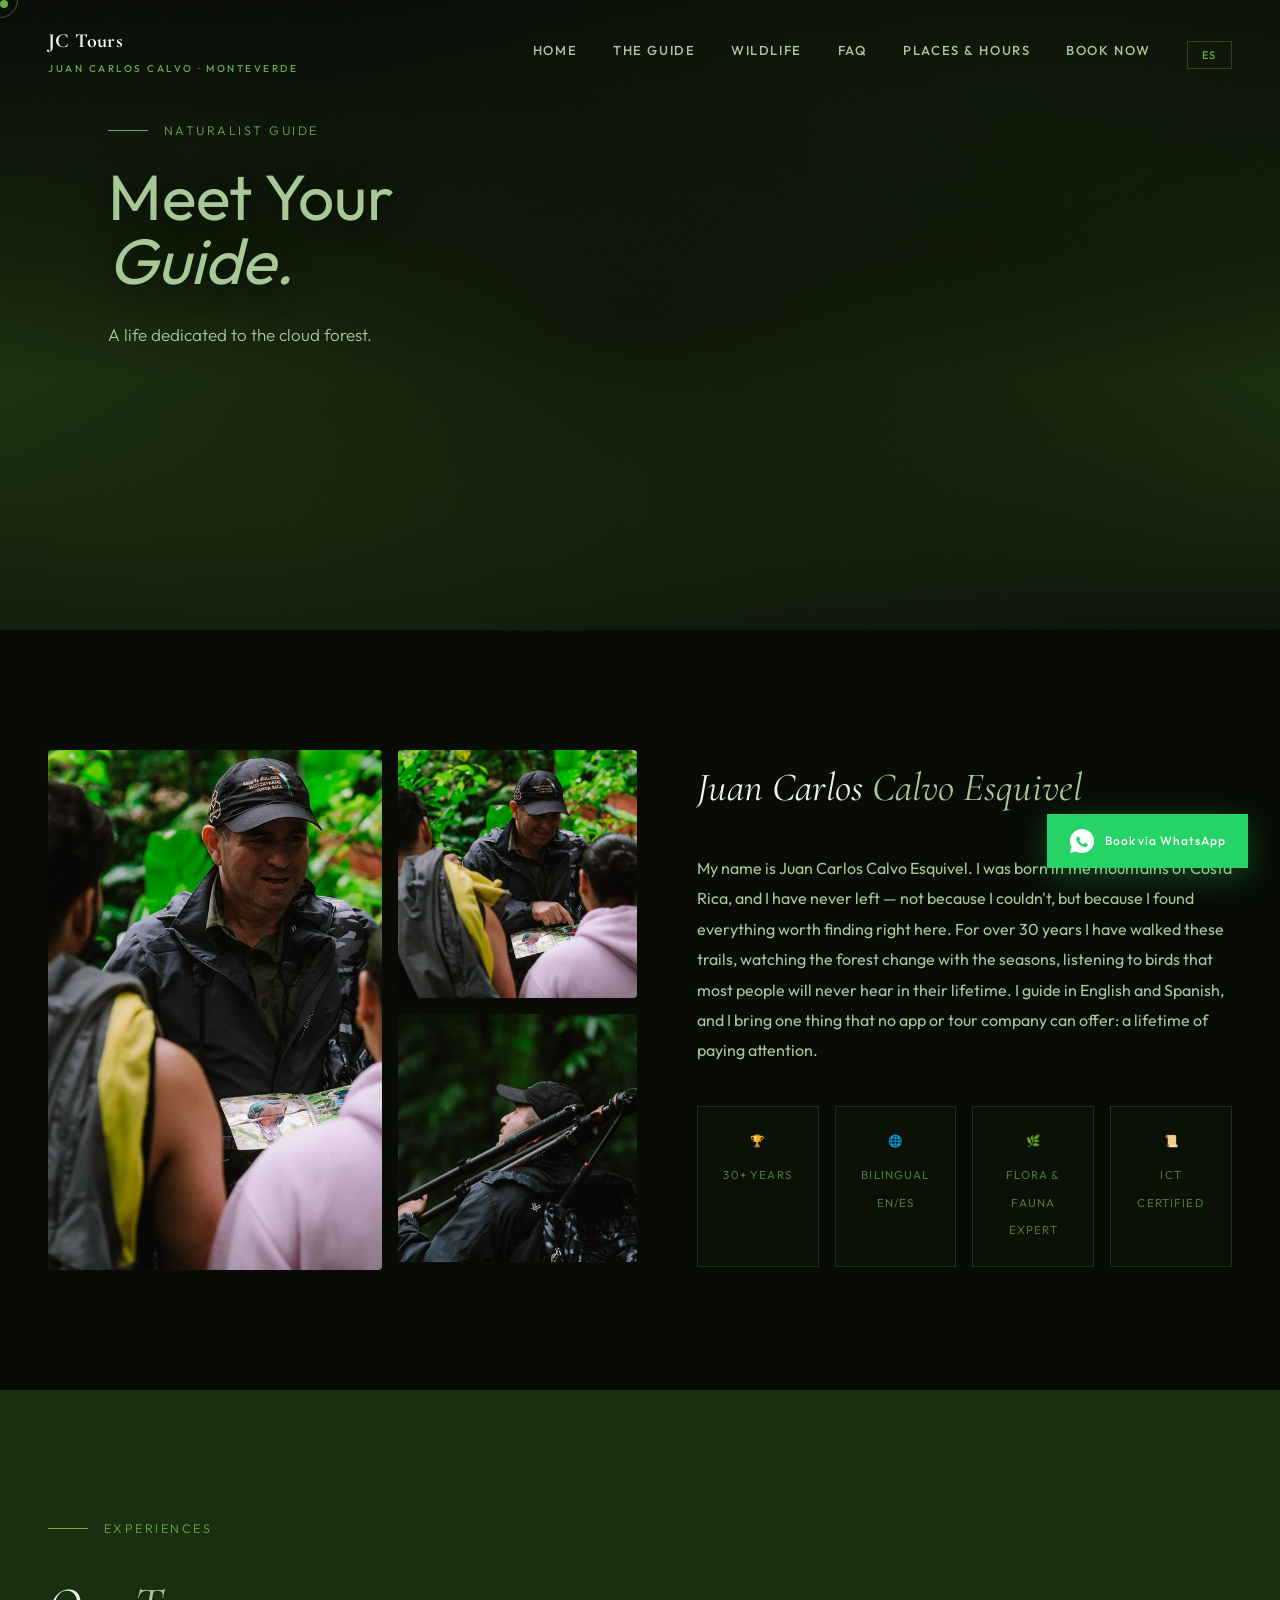
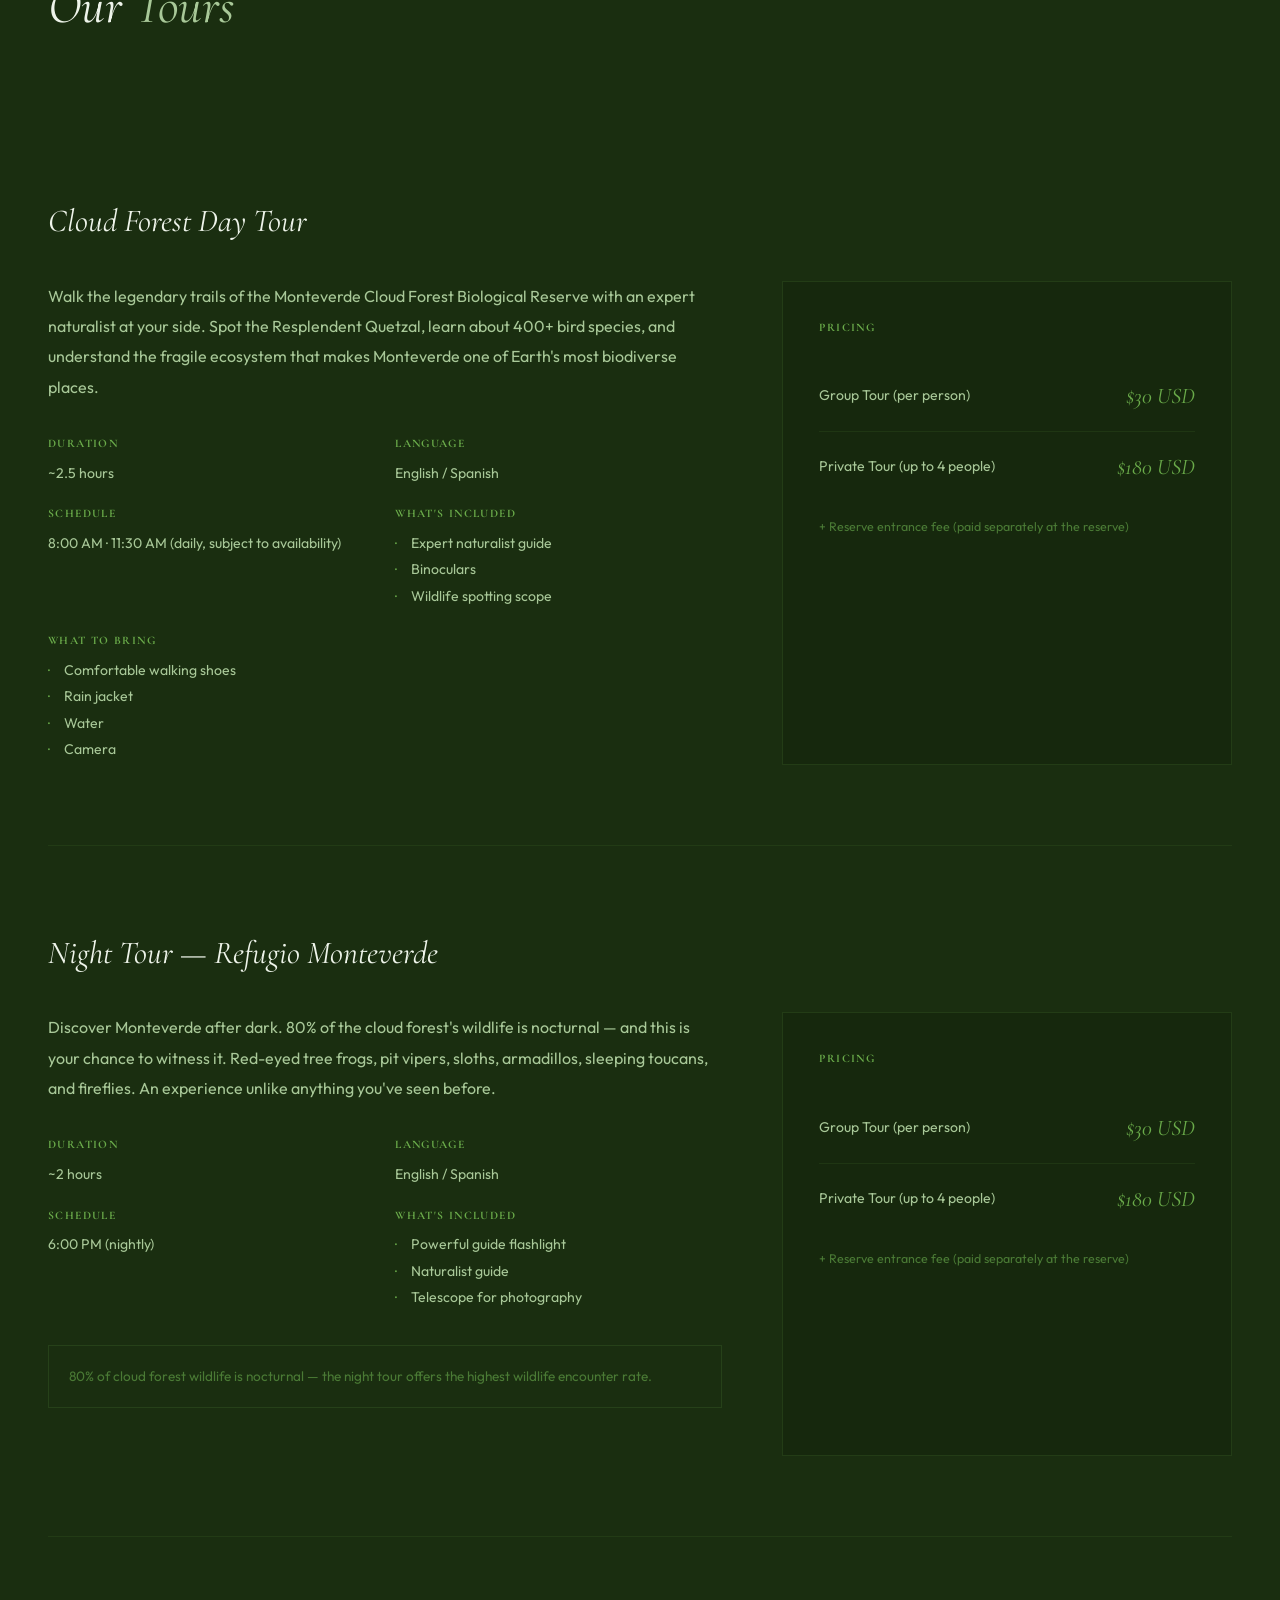
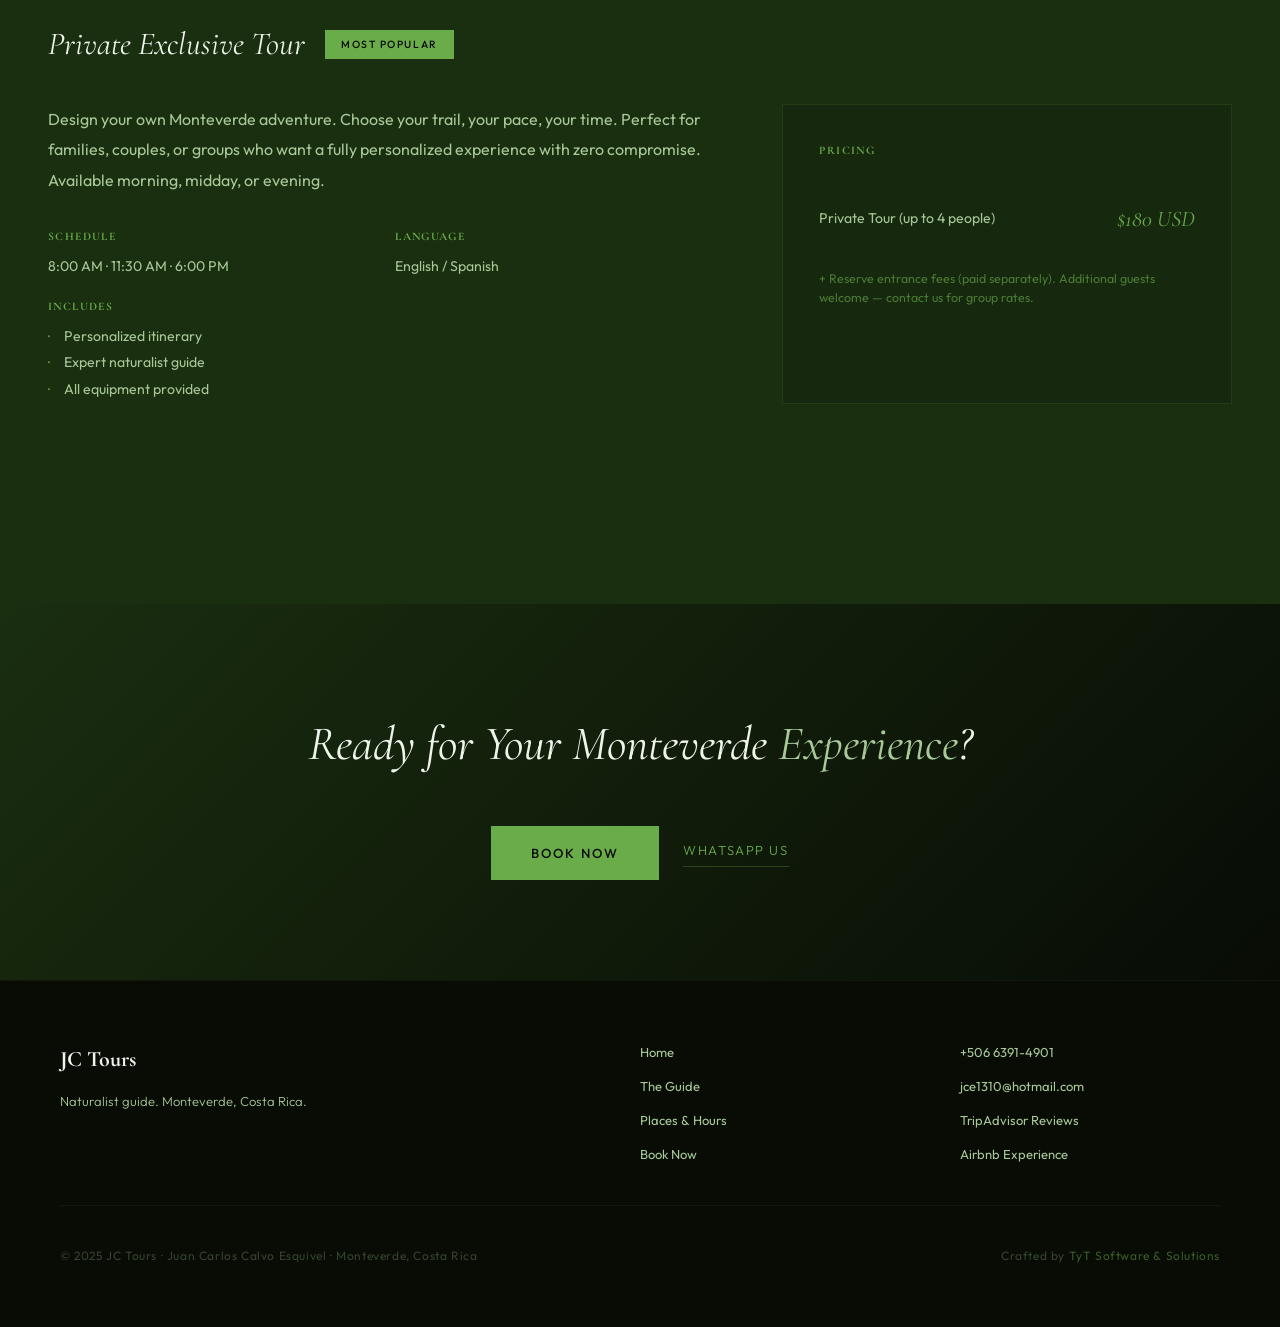
==== commit fcfa6343: "feat: full redesign v2 — green palette, Cormorant/Outfit fonts, real photos, wildlife section, FAQ a" ====
--- a/guide.html
+++ b/guide.html
@@ -7,7 +7,7 @@
   <meta name="description" content="Meet Juan Carlos Calvo Esquivel — 30+ years as a naturalist guide in Monteverde's cloud forest. Expert birding, night tours, and private experiences.">
   <link rel="preconnect" href="https://fonts.googleapis.com">
   <link rel="preconnect" href="https://fonts.gstatic.com" crossorigin>
-  <link href="https://fonts.googleapis.com/css2?family=Playfair+Display:ital,wght@0,400;0,700;1,400&family=DM+Sans:wght@300;400;500&display=swap" rel="stylesheet">
+  <link href="https://fonts.googleapis.com/css2?family=Cormorant+Garamond:ital,wght@0,400;0,500;0,600;1,400;1,600&family=Outfit:wght@300;400;500;600&display=swap" rel="stylesheet">
   <link rel="stylesheet" href="css/styles.css">
 </head>
 <body>
@@ -21,6 +21,8 @@
     <div class="nav-links" id="navLinks">
       <a href="index.html" data-en="Home" data-es="Inicio">Home</a>
       <a href="guide.html" data-en="The Guide" data-es="El Gu&iacute;a">The Guide</a>
+      <a href="index.html#wildlife" data-en="Wildlife" data-es="Fauna">Wildlife</a>
+      <a href="index.html#faq" data-en="FAQ" data-es="Preguntas">FAQ</a>
       <a href="places.html" data-en="Places & Hours" data-es="Lugares">Places & Hours</a>
       <a href="index.html#booking" data-en="Book Now" data-es="Reservar">Book Now</a>
       <div style="margin-top:8px;">
@@ -53,9 +55,14 @@
   <section class="section">
     <div class="container">
       <div class="bio-grid">
-        <div class="bio-portrait reveal">
-          <span class="bio-portrait-icon">&#127807;</span>
-          <div class="bio-badge" data-en="30+ Years" data-es="30+ A&ntilde;os">30+ Years</div>
+        <div class="guide-photos reveal">
+          <div class="guide-photo-main">
+            <img src="guide-group.jpeg" alt="Juan Carlos with guests in Monteverde">
+          </div>
+          <div class="guide-photo-stack">
+            <img src="guide-teaching.jpeg" alt="Juan Carlos explaining wildlife">
+            <img src="guide-action.jpeg" alt="Juan Carlos scanning the forest canopy">
+          </div>
         </div>
         <div class="bio-text reveal">
           <h2 data-en="Juan Carlos <em>Calvo Esquivel</em>" data-es="Juan Carlos <em>Calvo Esquivel</em>">Juan Carlos <em>Calvo Esquivel</em></h2>
--- a/css/styles.css
+++ b/css/styles.css
@@ -7,23 +7,36 @@
 /* --- CSS Variables --- */
 :root {
   --black:    #080c05;
-  --deep:     #0d1509;
-  --forest:   #111e09;
-  --moss:     #1e3410;
+  --deep:     #0e1a0a;
+  --forest:   #1a2e10;
+  --moss:     #2d4a1e;
   --sage:     #4a7a35;
-  --gold:     #c8a84b;
-  --gold-dim: #8a6f2e;
-  --amber:    #e8b84b;
-  --mist:     #7a9668;
-  --cream:    #f2ede3;
-  --white:    #fafaf7;
-
-  --font-display: 'Playfair Display', Georgia, serif;
-  --font-body: 'DM Sans', Helvetica, Arial, sans-serif;
+  --leaf:     #6aab4a;
+  --mist:     #a8c898;
+  --cream:    #eef4ea;
+  --white:    #f8faf6;
+  --pure:     #ffffff;
+
+  --font-display: 'Cormorant Garamond', Georgia, serif;
+  --font-body: 'Outfit', Helvetica, Arial, sans-serif;
 
   --max-width: 1280px;
   --section-padding: 120px 0;
   --section-padding-mobile: 72px 0;
+}
+
+h1, h2, h3, h4, .hero-title, .section-title {
+  font-family: 'Cormorant Garamond', serif;
+}
+body, p, nav, button, input, label, span, .btn {
+  font-family: 'Outfit', sans-serif;
+}
+.section-tag, .eyebrow {
+  font-family: 'Outfit', sans-serif;
+  letter-spacing: 0.2em;
+  font-size: 0.75rem;
+  font-weight: 500;
+  text-transform: uppercase;
 }
 
 /* --- Reset --- */
@@ -60,7 +73,7 @@
 /* --- Custom Cursor --- */
 .cursor-dot {
   width: 8px; height: 8px;
-  background: var(--gold);
+  background: var(--leaf);
   border-radius: 50%;
   position: fixed; top: 0; left: 0;
   pointer-events: none; z-index: 9999;
@@ -68,7 +81,7 @@
 
 .cursor-ring {
   width: 36px; height: 36px;
-  border: 1px solid rgba(200,168,75,0.5);
+  border: 1px solid rgba(106,171,74,0.5);
   border-radius: 50%;
   position: fixed; top: 0; left: 0;
   pointer-events: none; z-index: 9998;
@@ -77,7 +90,7 @@
 
 .cursor-ring.expand {
   width: 52px; height: 52px;
-  border-color: var(--gold);
+  border-color: var(--leaf);
 }
 
 /* --- Scroll Reveal --- */
@@ -116,7 +129,7 @@
   font-weight: 300;
   letter-spacing: 0.2em;
   text-transform: uppercase;
-  color: var(--gold);
+  color: var(--leaf);
   margin-bottom: 24px;
 }
 
@@ -125,7 +138,7 @@
   display: block;
   width: 40px;
   height: 1px;
-  background: var(--gold);
+  background: var(--leaf);
 }
 
 /* --- Navbar (hero-nav) --- */
@@ -159,7 +172,7 @@
   font-weight: 500;
   letter-spacing: 0.25em;
   text-transform: uppercase;
-  color: var(--gold);
+  color: var(--leaf);
 }
 
 .nav-links {
@@ -185,13 +198,16 @@
 }
 
 .nav-cta {
-  background: var(--gold) !important;
+  background: var(--leaf) !important;
   color: var(--black) !important;
+  border: 2px solid var(--leaf) !important;
   padding: 10px 24px;
+  transition: background 0.25s, color 0.25s;
 }
 
 .nav-cta:hover {
-  background: var(--amber) !important;
+  background: transparent !important;
+  color: var(--leaf) !important;
 }
 
 .nav-right {
@@ -202,8 +218,8 @@
 
 .lang-btn {
   background: none;
-  border: 1px solid rgba(200,168,75,0.3);
-  color: var(--gold);
+  border: 1px solid rgba(106,171,74,0.3);
+  color: var(--leaf);
   font-family: var(--font-body);
   font-size: 11px;
   font-weight: 500;
@@ -214,7 +230,7 @@
 }
 
 .lang-btn:hover {
-  background: var(--gold);
+  background: var(--leaf);
   color: var(--black);
 }
 
@@ -270,12 +286,53 @@
 
 /* --- Hero Section --- */
 .hero {
+  position: relative;
   min-height: 100vh;
+  background-image: url('hero-bridge.jpg');
+  background-size: cover;
+  background-position: center center;
+  display: flex;
+  flex-direction: column;
+  align-items: stretch;
+  overflow: hidden;
+}
+
+.hero-overlay {
+  position: absolute;
+  inset: 0;
+  z-index: 1;
+  background:
+    linear-gradient(to right,
+      rgba(8,12,5,0.92) 0%,
+      rgba(8,12,5,0.65) 55%,
+      rgba(8,12,5,0.20) 100%),
+    linear-gradient(to top,
+      rgba(8,12,5,0.95) 0%,
+      transparent 45%);
+  pointer-events: none;
+}
+
+.hero-canvas,
+.hero .orb-1,
+.hero .orb-2,
+.hero .orb-3 {
+  display: none;
+}
+
+.hero-nav,
+.hero-content,
+.hero-tag,
+.hero-title,
+.hero-sub,
+.hero-actions,
+.hero-stats,
+.scroll-indicator {
   position: relative;
-  display: flex;
-  flex-direction: column;
-  background: var(--black);
-  overflow: hidden;
+  z-index: 2;
+}
+
+.hero-title {
+  text-shadow: 0 2px 30px rgba(0,0,0,0.7);
 }
 
 .hero-canvas {
@@ -293,7 +350,7 @@
 }
 
 .orb-1 { width: 600px; height: 600px; background: #1e3410; top: -200px; left: -100px; animation-delay: 0s; }
-.orb-2 { width: 400px; height: 400px; background: #c8a84b; top: 20%; right: -100px; opacity: 0.08; animation-delay: -4s; }
+.orb-2 { width: 400px; height: 400px; background: #6aab4a; top: 20%; right: -100px; opacity: 0.08; animation-delay: -4s; }
 .orb-3 { width: 500px; height: 500px; background: #0d1509; bottom: -100px; left: 30%; animation-delay: -8s; }
 
 @keyframes orbFloat {
@@ -331,7 +388,7 @@
 .tag-dot {
   width: 6px; height: 6px;
   border-radius: 50%;
-  background: var(--gold);
+  background: var(--leaf);
   animation: pulse 2s ease infinite;
 }
 
@@ -346,7 +403,7 @@
   font-weight: 500;
   letter-spacing: 0.25em;
   text-transform: uppercase;
-  color: var(--gold);
+  color: var(--leaf);
 }
 
 .hero-title {
@@ -361,7 +418,7 @@
 }
 
 .hero-title .line-1 { color: var(--mist); font-weight: 400; }
-.hero-title .line-2 em { font-style: italic; color: var(--amber); }
+.hero-title .line-2 em { font-style: italic; color: var(--mist); }
 .hero-title .line-3 { font-size: clamp(28px, 3.5vw, 52px); color: var(--cream); font-weight: 700; }
 
 .hero-sub {
@@ -382,7 +439,7 @@
 }
 
 .btn-primary {
-  background: var(--gold);
+  background: var(--leaf);
   color: var(--black);
   padding: 16px 36px;
   font-family: var(--font-body);
@@ -396,7 +453,7 @@
 }
 
 .btn-primary:hover {
-  background: var(--amber);
+  background: var(--mist);
   transform: translateY(-2px);
 }
 
@@ -420,8 +477,12 @@
   display: flex;
   align-items: center;
   gap: 32px;
-  padding-top: 32px;
-  border-top: 1px solid rgba(200,168,75,0.1);
+  padding: 24px 60px;
+  margin: 0 -60px;
+  backdrop-filter: blur(10px);
+  -webkit-backdrop-filter: blur(10px);
+  background: rgba(14,26,10,0.55);
+  border-top: 1px solid rgba(106,171,74,0.25);
 }
 
 .stat {
@@ -434,7 +495,7 @@
   font-family: var(--font-display);
   font-size: 28px;
   font-weight: 700;
-  color: var(--gold);
+  color: var(--leaf);
   line-height: 1;
 }
 
@@ -450,7 +511,7 @@
 .stat-divider {
   width: 1px;
   height: 40px;
-  background: rgba(200,168,75,0.15);
+  background: rgba(106,171,74,0.15);
 }
 
 .scroll-indicator {
@@ -467,7 +528,7 @@
 .scroll-line {
   width: 1px;
   height: 56px;
-  background: linear-gradient(to bottom, var(--gold), transparent);
+  background: linear-gradient(to bottom, var(--leaf), transparent);
   animation: scrollDrop 2s ease infinite;
 }
 
@@ -502,8 +563,8 @@
 /* --- Trust Bar (Social Proof) --- */
 .trust-bar {
   background: var(--deep);
-  border-top: 1px solid rgba(200,168,75,0.08);
-  border-bottom: 1px solid rgba(200,168,75,0.08);
+  border-top: 1px solid rgba(106,171,74,0.08);
+  border-bottom: 1px solid rgba(106,171,74,0.08);
   padding: 32px 60px;
 }
 
@@ -521,13 +582,13 @@
   gap: 16px;
   text-decoration: none;
   padding: 16px 24px;
-  border: 1px solid rgba(200,168,75,0.1);
+  border: 1px solid rgba(106,171,74,0.1);
   transition: border-color 0.3s, background 0.3s;
 }
 
 .trust-item:hover {
-  border-color: rgba(200,168,75,0.3);
-  background: rgba(200,168,75,0.04);
+  border-color: rgba(106,171,74,0.3);
+  background: rgba(106,171,74,0.04);
 }
 
 .trust-logo {
@@ -551,7 +612,7 @@
 }
 
 .trust-stars {
-  color: var(--gold);
+  color: var(--leaf);
   font-size: 13px;
   letter-spacing: 2px;
 }
@@ -569,18 +630,18 @@
   font-weight: 500;
   letter-spacing: 0.12em;
   text-transform: uppercase;
-  color: var(--gold);
+  color: var(--leaf);
   transition: color 0.25s;
 }
 
 .trust-item:hover .trust-cta {
-  color: var(--amber);
+  color: var(--mist);
 }
 
 .trust-divider {
   width: 1px;
   height: 60px;
-  background: rgba(200,168,75,0.1);
+  background: rgba(106,171,74,0.1);
 }
 
 /* --- Experience Cards --- */
@@ -592,7 +653,7 @@
 
 .exp-card {
   background: rgba(17, 30, 9, 0.4);
-  border: 1px solid rgba(200,168,75,0.1);
+  border: 1px solid rgba(106,171,74,0.1);
   padding: 48px 36px;
   transition: all 0.4s ease;
   position: relative;
@@ -600,7 +661,7 @@
 
 .exp-card:hover {
   background: rgba(30, 52, 16, 0.5);
-  border-color: rgba(200,168,75,0.25);
+  border-color: rgba(106,171,74,0.25);
 }
 
 .exp-icon {
@@ -642,7 +703,7 @@
   font-family: var(--font-display);
   font-size: 1.3rem;
   font-style: italic;
-  color: var(--gold);
+  color: var(--leaf);
 }
 
 .exp-link {
@@ -652,7 +713,7 @@
   font-size: 0.78rem;
   letter-spacing: 0.1em;
   text-transform: uppercase;
-  color: var(--gold);
+  color: var(--leaf);
   margin-top: 16px;
   transition: gap 0.3s ease;
 }
@@ -674,7 +735,7 @@
 }
 
 .section-header h2 em {
-  color: var(--amber);
+  color: var(--mist);
 }
 
 .section-header p {
@@ -732,7 +793,7 @@
   font-family: var(--font-display);
   font-size: 1.1rem;
   font-style: italic;
-  color: var(--amber);
+  color: var(--mist);
 }
 
 /* --- Testimonials --- */
@@ -758,13 +819,13 @@
   left: 0;
   font-family: var(--font-display);
   font-size: 6rem;
-  color: var(--gold);
+  color: var(--leaf);
   opacity: 0.15;
   line-height: 1;
 }
 
 .testimonial-stars {
-  color: var(--gold);
+  color: var(--leaf);
   font-size: 0.85rem;
   margin-bottom: 16px;
   letter-spacing: 2px;
@@ -845,7 +906,7 @@
 }
 
 .booking-info h2 em {
-  color: var(--amber);
+  color: var(--mist);
 }
 
 .booking-info > p {
@@ -888,7 +949,7 @@
 }
 
 .contact-method:hover {
-  color: var(--gold);
+  color: var(--leaf);
 }
 
 .cancel-note {
@@ -902,7 +963,7 @@
 .btn-gold {
   display: inline-block;
   padding: 16px 40px;
-  background: var(--gold);
+  background: var(--leaf);
   color: var(--black);
   font-family: var(--font-body);
   font-size: 0.82rem;
@@ -915,7 +976,7 @@
 }
 
 .btn-gold:hover {
-  background: var(--amber);
+  background: var(--mist);
   transform: translateY(-2px);
 }
 
@@ -927,16 +988,16 @@
   font-weight: 300;
   letter-spacing: 0.12em;
   text-transform: uppercase;
-  color: var(--gold);
+  color: var(--leaf);
   cursor: none;
   transition: all 0.3s ease;
-  border-bottom: 1px solid rgba(200,168,75,0.3);
+  border-bottom: 1px solid rgba(106,171,74,0.3);
   padding-bottom: 4px;
 }
 
 .btn-ghost:hover {
-  color: var(--amber);
-  border-bottom-color: var(--amber);
+  color: var(--mist);
+  border-bottom-color: var(--mist);
 }
 
 .btn-ghost svg {
@@ -975,7 +1036,7 @@
 .form-group textarea {
   padding: 14px 16px;
   background: rgba(17, 30, 9, 0.3);
-  border: 1px solid rgba(200,168,75,0.15);
+  border: 1px solid rgba(106,171,74,0.15);
   color: var(--cream);
   font-size: 0.92rem;
   font-weight: 300;
@@ -986,14 +1047,14 @@
 .form-group input:focus,
 .form-group select:focus,
 .form-group textarea:focus {
-  border-color: var(--gold);
+  border-color: var(--leaf);
 }
 
 .form-group input.error,
 .form-group select.error,
 .form-group textarea.error {
-  border-color: var(--gold);
-  box-shadow: 0 0 0 1px var(--gold);
+  border-color: var(--leaf);
+  box-shadow: 0 0 0 1px var(--leaf);
 }
 
 .form-group textarea {
@@ -1003,7 +1064,7 @@
 
 .form-group select {
   appearance: none;
-  background-image: url("data:image/svg+xml,%3Csvg xmlns='http://www.w3.org/2000/svg' width='12' height='12' viewBox='0 0 24 24' fill='none' stroke='%23c8a84b' stroke-width='2'%3E%3Cpolyline points='6,9 12,15 18,9'/%3E%3C/svg%3E");
+  background-image: url("data:image/svg+xml,%3Csvg xmlns='http://www.w3.org/2000/svg' width='12' height='12' viewBox='0 0 24 24' fill='none' stroke='%236aab4a' stroke-width='2'%3E%3Cpolyline points='6,9 12,15 18,9'/%3E%3C/svg%3E");
   background-repeat: no-repeat;
   background-position: right 16px center;
 }
@@ -1020,30 +1081,35 @@
 }
 
 .btn-submit {
+  display: flex;
+  align-items: center;
+  justify-content: center;
+  gap: 10px;
   width: 100%;
-  padding: 18px;
-  background: var(--gold);
-  color: var(--black);
-  font-family: var(--font-body);
+  padding: 18px 32px;
+  background: #25D366;
+  color: #080c05;
+  border: none;
+  cursor: pointer;
+  font-family: 'Outfit', sans-serif;
   font-size: 0.85rem;
-  font-weight: 500;
+  font-weight: 600;
   letter-spacing: 0.15em;
   text-transform: uppercase;
-  border: none;
-  cursor: none;
-  transition: all 0.3s ease;
+  border-radius: 2px;
+  transition: background 0.3s ease, transform 0.2s ease;
   margin-top: 8px;
 }
 
 .btn-submit:hover {
-  background: var(--amber);
+  background: #1db954;
   transform: translateY(-2px);
 }
 
 /* --- Footer --- */
 footer {
   background: var(--black);
-  border-top: 1px solid rgba(200,168,75,0.08);
+  border-top: 1px solid rgba(106,171,74,0.08);
   padding: 60px;
 }
 
@@ -1053,7 +1119,7 @@
   gap: 60px;
   margin-bottom: 40px;
   padding-bottom: 40px;
-  border-bottom: 1px solid rgba(200,168,75,0.08);
+  border-bottom: 1px solid rgba(106,171,74,0.08);
 }
 
 .footer-logo {
@@ -1107,21 +1173,88 @@
 }
 
 .tyt-credit a {
-  color: rgba(200,168,75,0.5);
+  color: rgba(106,171,74,0.5);
   text-decoration: none;
   transition: color 0.25s;
 }
 
 .tyt-credit a:hover {
-  color: var(--gold);
+  color: var(--leaf);
+}
+
+/* --- About Section (index) --- */
+.about-grid {
+  display: grid;
+  grid-template-columns: 1fr 1.4fr;
+  gap: 60px;
+  align-items: center;
+}
+
+.about-text h2 {
+  font-size: 3rem;
+  font-weight: 500;
+  color: var(--cream);
+  margin: 16px 0 24px;
+  line-height: 1.05;
+}
+
+.about-text h2 em {
+  font-style: italic;
+  color: var(--leaf);
+  font-weight: 400;
+}
+
+.about-text p {
+  color: var(--mist);
+  font-size: 1rem;
+  line-height: 1.8;
+  margin-bottom: 28px;
+  max-width: 480px;
+}
+
+/* --- Guide Photos (used on index About + guide.html bio) --- */
+.guide-photos {
+  display: grid;
+  grid-template-columns: 1.4fr 1fr;
+  gap: 16px;
+  align-items: start;
+}
+
+.guide-photo-main img {
+  width: 100%;
+  height: 520px;
+  object-fit: cover;
+  object-position: center top;
+  border-radius: 4px;
+}
+
+.guide-photo-stack {
+  display: flex;
+  flex-direction: column;
+  gap: 16px;
+}
+
+.guide-photo-stack img {
+  width: 100%;
+  height: 248px;
+  object-fit: cover;
+  border-radius: 4px;
+}
+
+@media (max-width: 768px) {
+  .about-grid { grid-template-columns: 1fr; gap: 40px; }
+  .guide-photos { grid-template-columns: 1fr; }
+  .guide-photo-main img { height: 320px; }
+  .guide-photo-stack { flex-direction: row; }
+  .guide-photo-stack img { height: 180px; }
 }
 
 /* --- Guide Page: Bio --- */
 .bio-grid {
   display: grid;
-  grid-template-columns: 400px 1fr;
-  gap: 80px;
-  align-items: start;
+  grid-template-columns: 1.1fr 1fr;
+  gap: 60px;
+  align-items: center;
 }
 
 .bio-portrait {
@@ -1132,7 +1265,7 @@
   align-items: center;
   justify-content: center;
   overflow: hidden;
-  border: 1px solid rgba(200,168,75,0.15);
+  border: 1px solid rgba(106,171,74,0.15);
 }
 
 .bio-portrait-icon {
@@ -1144,7 +1277,7 @@
   position: absolute;
   bottom: 24px;
   right: 24px;
-  background: var(--gold);
+  background: var(--leaf);
   color: var(--black);
   padding: 10px 20px;
   font-size: 0.78rem;
@@ -1163,7 +1296,7 @@
 }
 
 .bio-text h2 em {
-  color: var(--amber);
+  color: var(--mist);
 }
 
 .bio-text p {
@@ -1183,7 +1316,7 @@
 .credential {
   text-align: center;
   padding: 24px 16px;
-  border: 1px solid rgba(200,168,75,0.2);
+  border: 1px solid rgba(106,171,74,0.2);
   background: rgba(17, 30, 9, 0.3);
 }
 
@@ -1203,7 +1336,7 @@
 /* --- Experience Detail Cards (guide.html) --- */
 .experience-detail {
   padding: 80px 0;
-  border-bottom: 1px solid rgba(200,168,75,0.1);
+  border-bottom: 1px solid rgba(106,171,74,0.1);
 }
 
 .experience-detail:last-child {
@@ -1228,7 +1361,7 @@
 .exp-badge {
   display: inline-block;
   padding: 6px 16px;
-  background: var(--gold);
+  background: var(--leaf);
   color: var(--black);
   font-size: 0.65rem;
   font-weight: 500;
@@ -1260,7 +1393,7 @@
   font-size: 0.72rem;
   letter-spacing: 0.12em;
   text-transform: uppercase;
-  color: var(--gold);
+  color: var(--leaf);
   margin-bottom: 8px;
 }
 
@@ -1284,12 +1417,12 @@
   content: '\00B7';
   position: absolute;
   left: 0;
-  color: var(--gold);
+  color: var(--leaf);
 }
 
 .exp-pricing {
   background: rgba(17, 30, 9, 0.4);
-  border: 1px solid rgba(200,168,75,0.15);
+  border: 1px solid rgba(106,171,74,0.15);
   padding: 36px;
 }
 
@@ -1297,7 +1430,7 @@
   font-size: 0.72rem;
   letter-spacing: 0.12em;
   text-transform: uppercase;
-  color: var(--gold);
+  color: var(--leaf);
   margin-bottom: 24px;
 }
 
@@ -1306,7 +1439,7 @@
   justify-content: space-between;
   align-items: center;
   padding: 16px 0;
-  border-bottom: 1px solid rgba(200,168,75,0.1);
+  border-bottom: 1px solid rgba(106,171,74,0.1);
 }
 
 .price-row:last-of-type {
@@ -1322,7 +1455,7 @@
   font-family: var(--font-display);
   font-size: 1.4rem;
   font-style: italic;
-  color: var(--gold);
+  color: var(--leaf);
 }
 
 .price-note {
@@ -1349,7 +1482,7 @@
 }
 
 .booking-cta h2 em {
-  color: var(--amber);
+  color: var(--mist);
 }
 
 .booking-cta-buttons {
@@ -1363,7 +1496,7 @@
 /* --- Places Page --- */
 .place-section {
   padding: 100px 0;
-  border-bottom: 1px solid rgba(200,168,75,0.1);
+  border-bottom: 1px solid rgba(106,171,74,0.1);
 }
 
 .place-header {
@@ -1380,7 +1513,7 @@
 }
 
 .place-header h2 em {
-  color: var(--amber);
+  color: var(--mist);
 }
 
 .place-description {
@@ -1400,7 +1533,7 @@
 
 .fact-card {
   background: rgba(17, 30, 9, 0.3);
-  border: 1px solid rgba(200,168,75,0.1);
+  border: 1px solid rgba(106,171,74,0.1);
   text-align: center;
   padding: 32px 20px;
 }
@@ -1409,7 +1542,7 @@
   font-family: var(--font-display);
   font-size: 2rem;
   font-style: italic;
-  color: var(--gold);
+  color: var(--leaf);
   margin-bottom: 8px;
   display: block;
 }
@@ -1433,14 +1566,14 @@
 .hours-table td {
   padding: 16px 24px;
   text-align: left;
-  border-bottom: 1px solid rgba(200,168,75,0.1);
+  border-bottom: 1px solid rgba(106,171,74,0.1);
 }
 
 .hours-table th {
   font-size: 0.72rem;
   letter-spacing: 0.12em;
   text-transform: uppercase;
-  color: var(--gold);
+  color: var(--leaf);
   font-weight: 500;
 }
 
@@ -1454,7 +1587,7 @@
   color: var(--sage);
   line-height: 1.6;
   padding: 20px;
-  border: 1px solid rgba(200,168,75,0.15);
+  border: 1px solid rgba(106,171,74,0.15);
   margin-bottom: 48px;
 }
 
@@ -1468,7 +1601,7 @@
 .place-map iframe {
   width: 100%;
   height: 100%;
-  border: 1px solid rgba(200,168,75,0.15);
+  border: 1px solid rgba(106,171,74,0.15);
   filter: grayscale(100%) sepia(30%) hue-rotate(70deg) brightness(0.6);
   transition: filter 0.4s ease;
 }
@@ -1486,13 +1619,13 @@
 
 .tip-card {
   background: rgba(17, 30, 9, 0.3);
-  border: 1px solid rgba(200,168,75,0.1);
+  border: 1px solid rgba(106,171,74,0.1);
   padding: 36px 28px;
   transition: border-color 0.3s ease;
 }
 
 .tip-card:hover {
-  border-color: rgba(200,168,75,0.3);
+  border-color: rgba(106,171,74,0.3);
 }
 
 .tip-icon {
@@ -1549,6 +1682,151 @@
   font-weight: 500;
   letter-spacing: 0.08em;
   color: white;
+}
+
+/* --- Wildlife Section --- */
+.wildlife { padding: 120px 0; background: var(--deep); }
+
+.section-sub {
+  font-family: 'Outfit', sans-serif;
+  color: var(--mist);
+  font-size: 0.95rem;
+  margin-top: 12px;
+  max-width: 540px;
+}
+
+.wildlife-grid {
+  display: grid;
+  grid-template-columns: repeat(4, 1fr);
+  gap: 12px;
+  margin-top: 60px;
+  align-items: end;
+}
+
+.wildlife-card {
+  position: relative;
+  overflow: hidden;
+  border-radius: 4px;
+  height: 320px;
+}
+
+.wildlife-card--tall {
+  height: 420px;
+  margin-top: -100px;
+}
+
+.wildlife-card img {
+  width: 100%;
+  height: 100%;
+  object-fit: cover;
+  transition: transform 0.7s ease;
+}
+
+.wildlife-card:hover img { transform: scale(1.06); }
+
+.wildlife-label {
+  position: absolute;
+  bottom: 0; left: 0; right: 0;
+  padding: 28px 16px 16px;
+  background: linear-gradient(to top, rgba(8,12,5,0.93) 0%, transparent 100%);
+  display: flex;
+  flex-direction: column;
+  gap: 5px;
+}
+
+.wildlife-name {
+  font-family: 'Cormorant Garamond', serif;
+  font-style: italic;
+  font-size: 1.15rem;
+  color: var(--white);
+}
+
+.wildlife-tag {
+  font-family: 'Outfit', sans-serif;
+  font-size: 0.7rem;
+  letter-spacing: 0.15em;
+  color: var(--leaf);
+  text-transform: uppercase;
+}
+
+/* --- FAQ Section --- */
+.faq { padding: 120px 0; background: var(--black); }
+
+.faq-list {
+  margin-top: 60px;
+  border-top: 1px solid rgba(106,171,74,0.2);
+}
+
+.faq-item {
+  border-bottom: 1px solid rgba(106,171,74,0.2);
+}
+
+.faq-question {
+  width: 100%;
+  display: flex;
+  justify-content: space-between;
+  align-items: center;
+  padding: 28px 0;
+  background: none;
+  border: none;
+  cursor: pointer;
+  text-align: left;
+  gap: 24px;
+}
+
+.faq-question > span[data-en] {
+  font-family: 'Cormorant Garamond', serif;
+  font-size: 1.3rem;
+  color: var(--white);
+  font-weight: 500;
+  line-height: 1.4;
+}
+
+.faq-icon {
+  font-size: 1.6rem;
+  color: var(--leaf);
+  flex-shrink: 0;
+  transition: transform 0.3s ease;
+  font-weight: 300;
+  line-height: 1;
+}
+
+.faq-question[aria-expanded="true"] .faq-icon {
+  transform: rotate(45deg);
+}
+
+.faq-answer {
+  max-height: 0;
+  overflow: hidden;
+  transition: max-height 0.4s ease, padding 0.3s ease;
+}
+
+.faq-answer.open {
+  max-height: 300px;
+  padding-bottom: 28px;
+}
+
+.faq-answer p {
+  font-family: 'Outfit', sans-serif;
+  color: var(--mist);
+  font-size: 0.95rem;
+  line-height: 1.85;
+  max-width: 680px;
+}
+
+/* --- Scroll Reveal (new) --- */
+.faq-item,
+.wildlife-card,
+.guide-photos,
+.section-header {
+  opacity: 0;
+  transform: translateY(28px);
+  transition: opacity 0.65s ease, transform 0.65s ease;
+}
+
+.revealed {
+  opacity: 1 !important;
+  transform: translateY(0) !important;
 }
 
 /* ============================================
@@ -1629,8 +1907,17 @@
 
   .hamburger { display: flex; z-index: 201; }
 
+  .hero { background-position: 30% center; }
   .hero-content { padding: 40px 24px 32px; }
+  .hero-stats { padding: 20px 24px; margin: 0 -24px; }
   .hero-title { font-size: clamp(38px, 10vw, 64px); }
+
+  .wildlife { padding: 72px 0; }
+  .wildlife-grid { grid-template-columns: repeat(2, 1fr); }
+  .wildlife-card--tall { height: 320px; margin-top: 0; }
+
+  .faq { padding: 72px 0; }
+  .faq-question > span[data-en] { font-size: 1.05rem; }
 
   .hero-actions {
     flex-direction: column;
